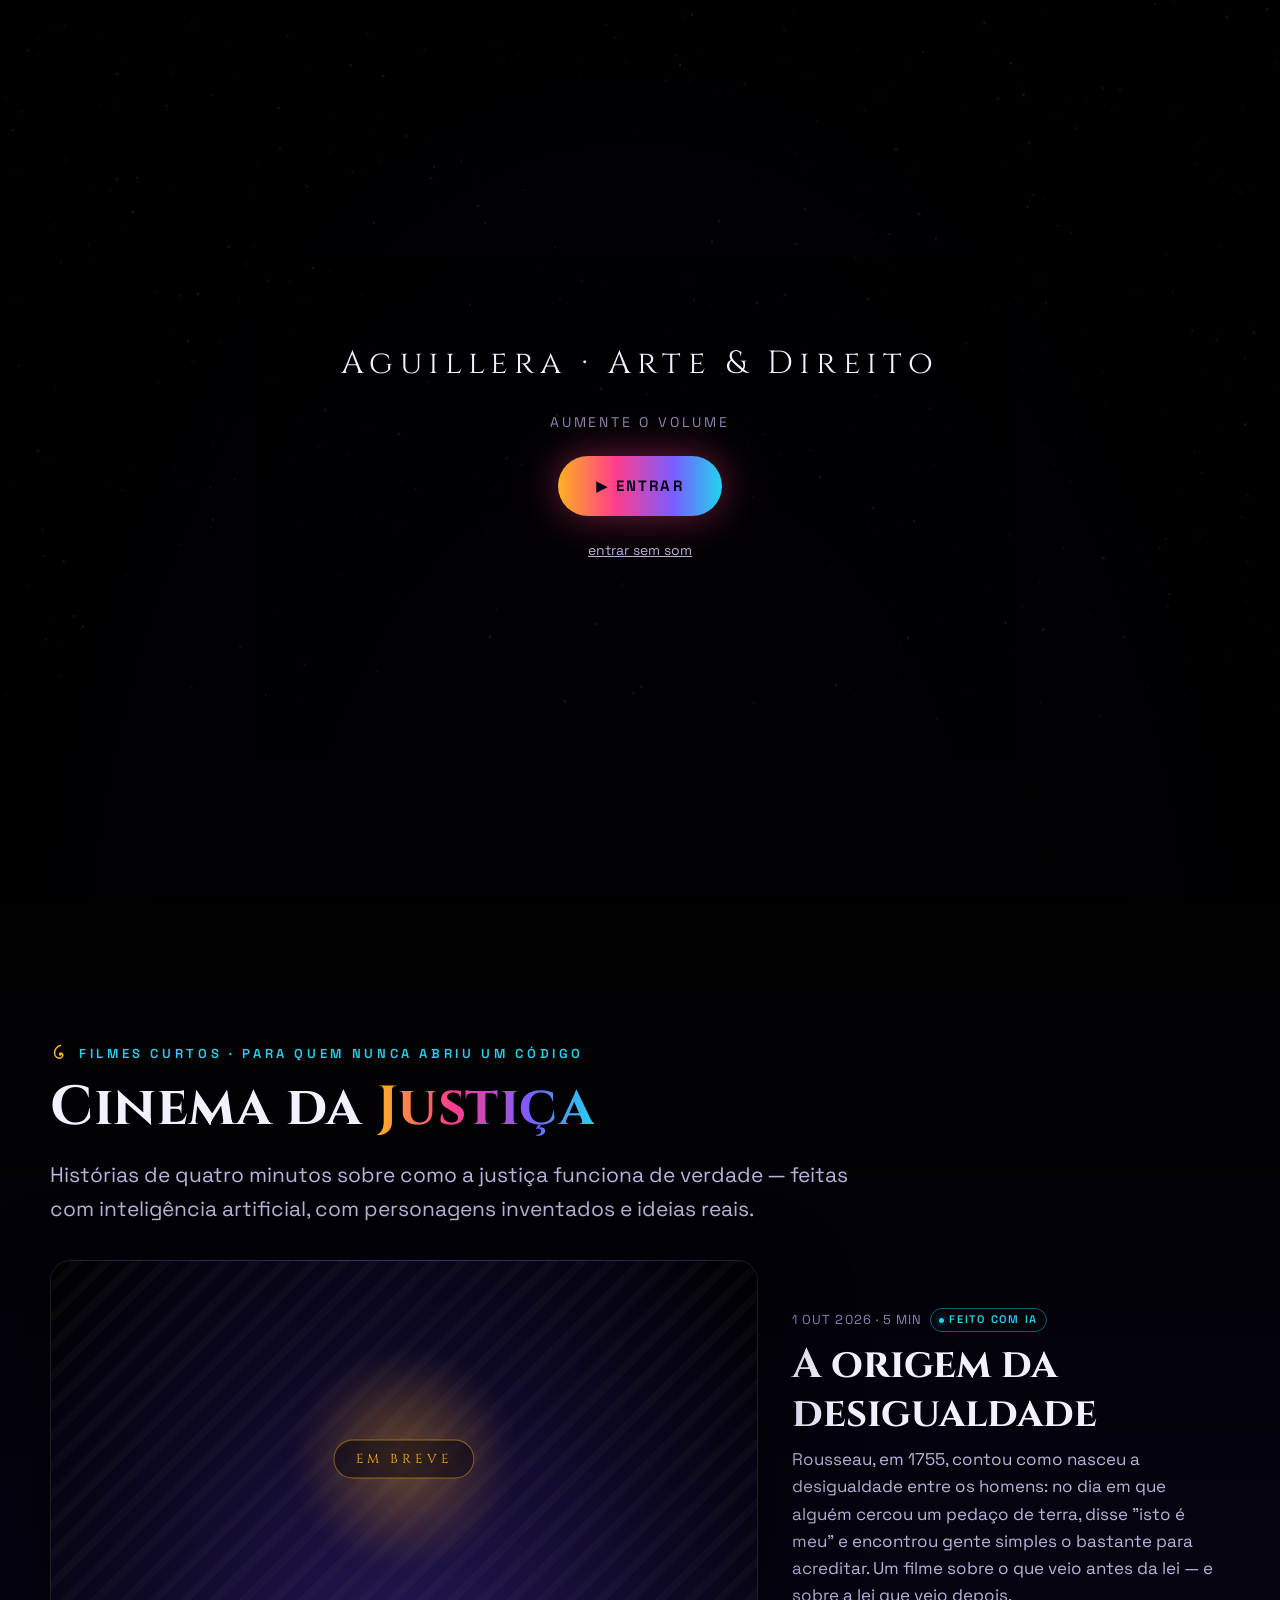
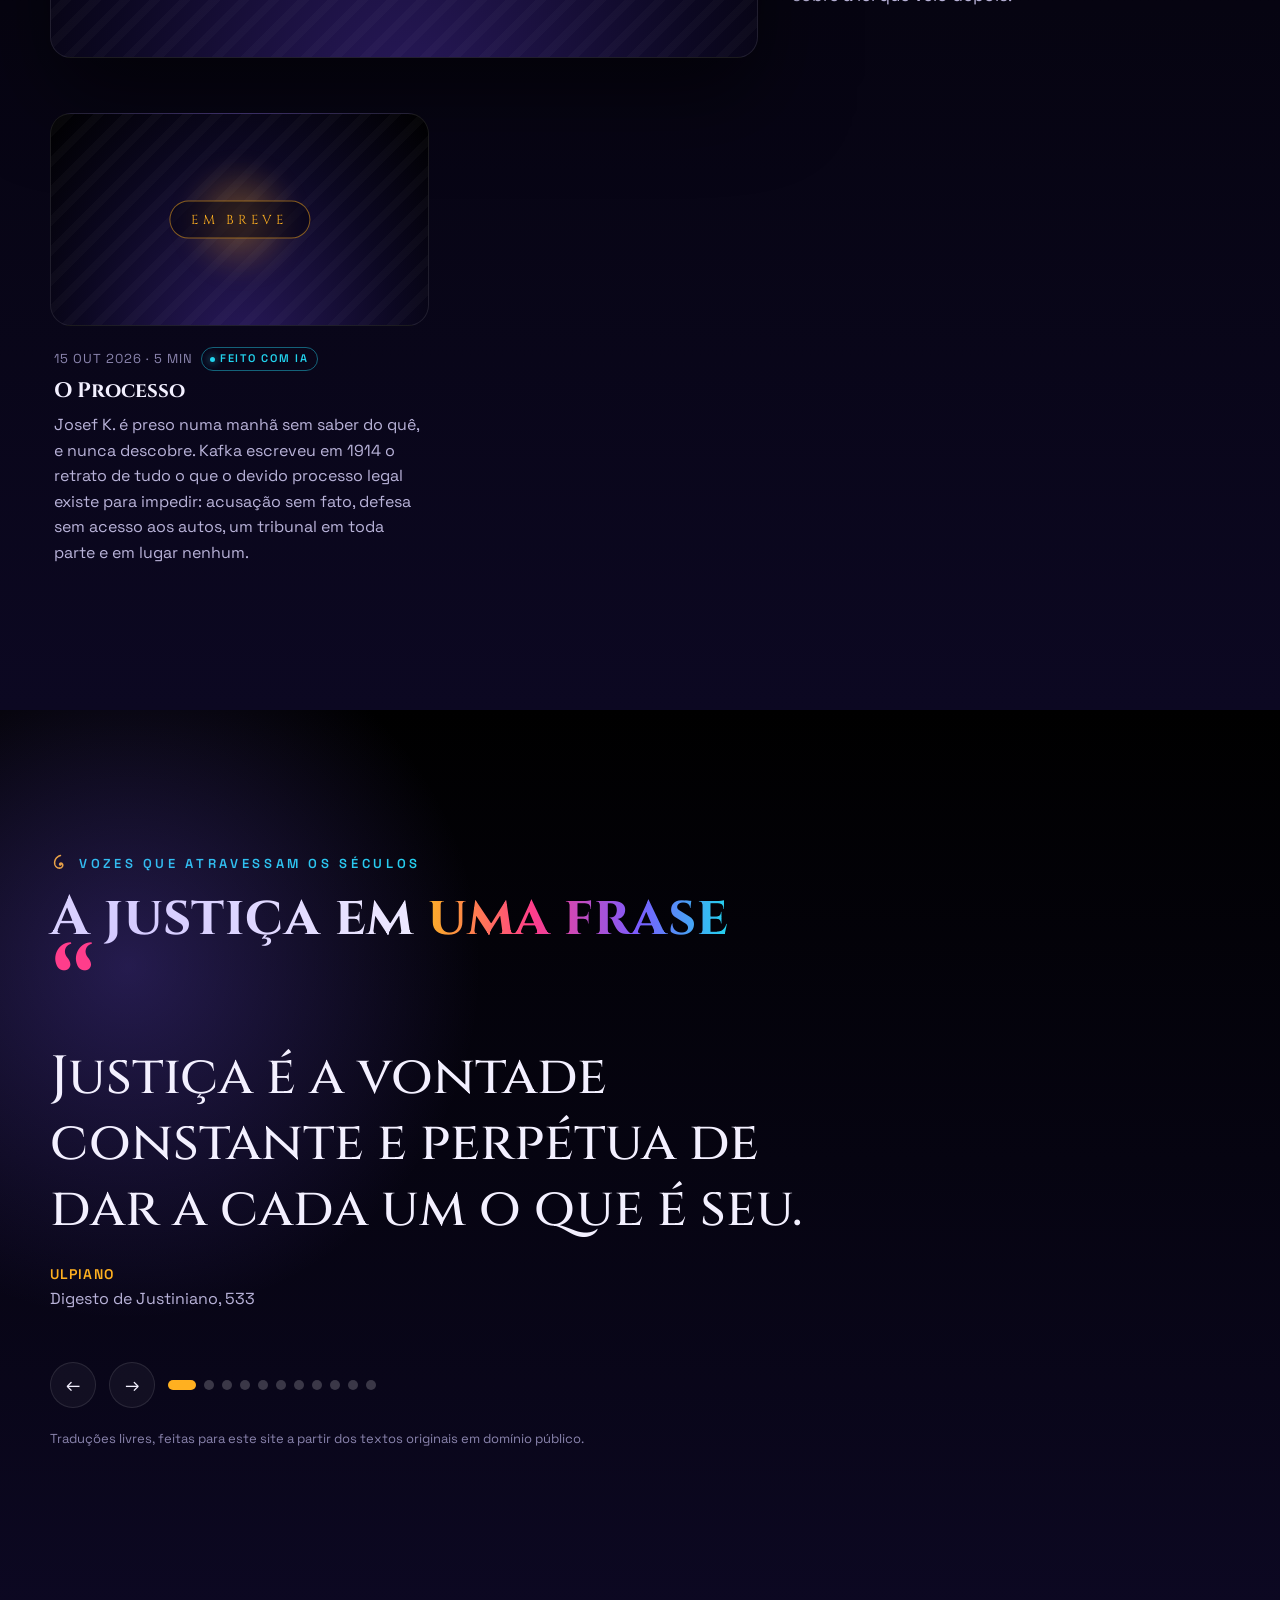
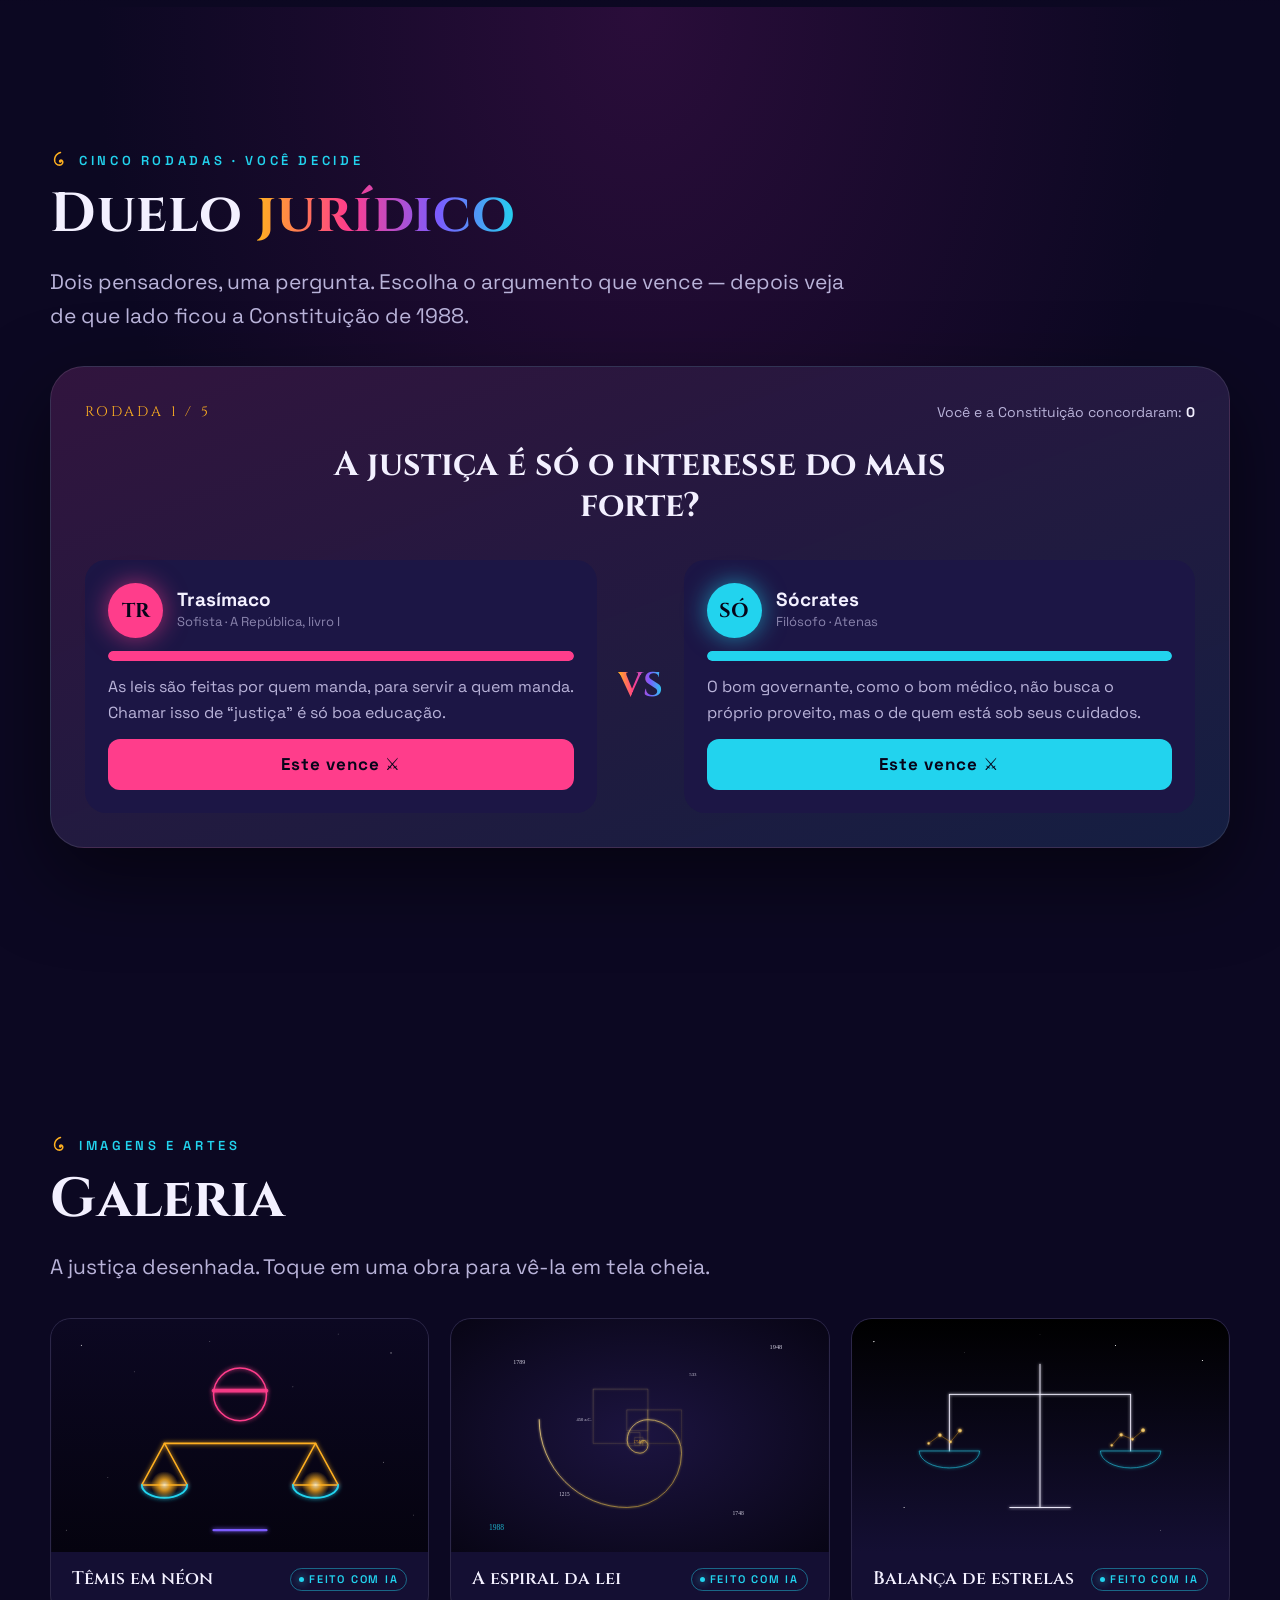
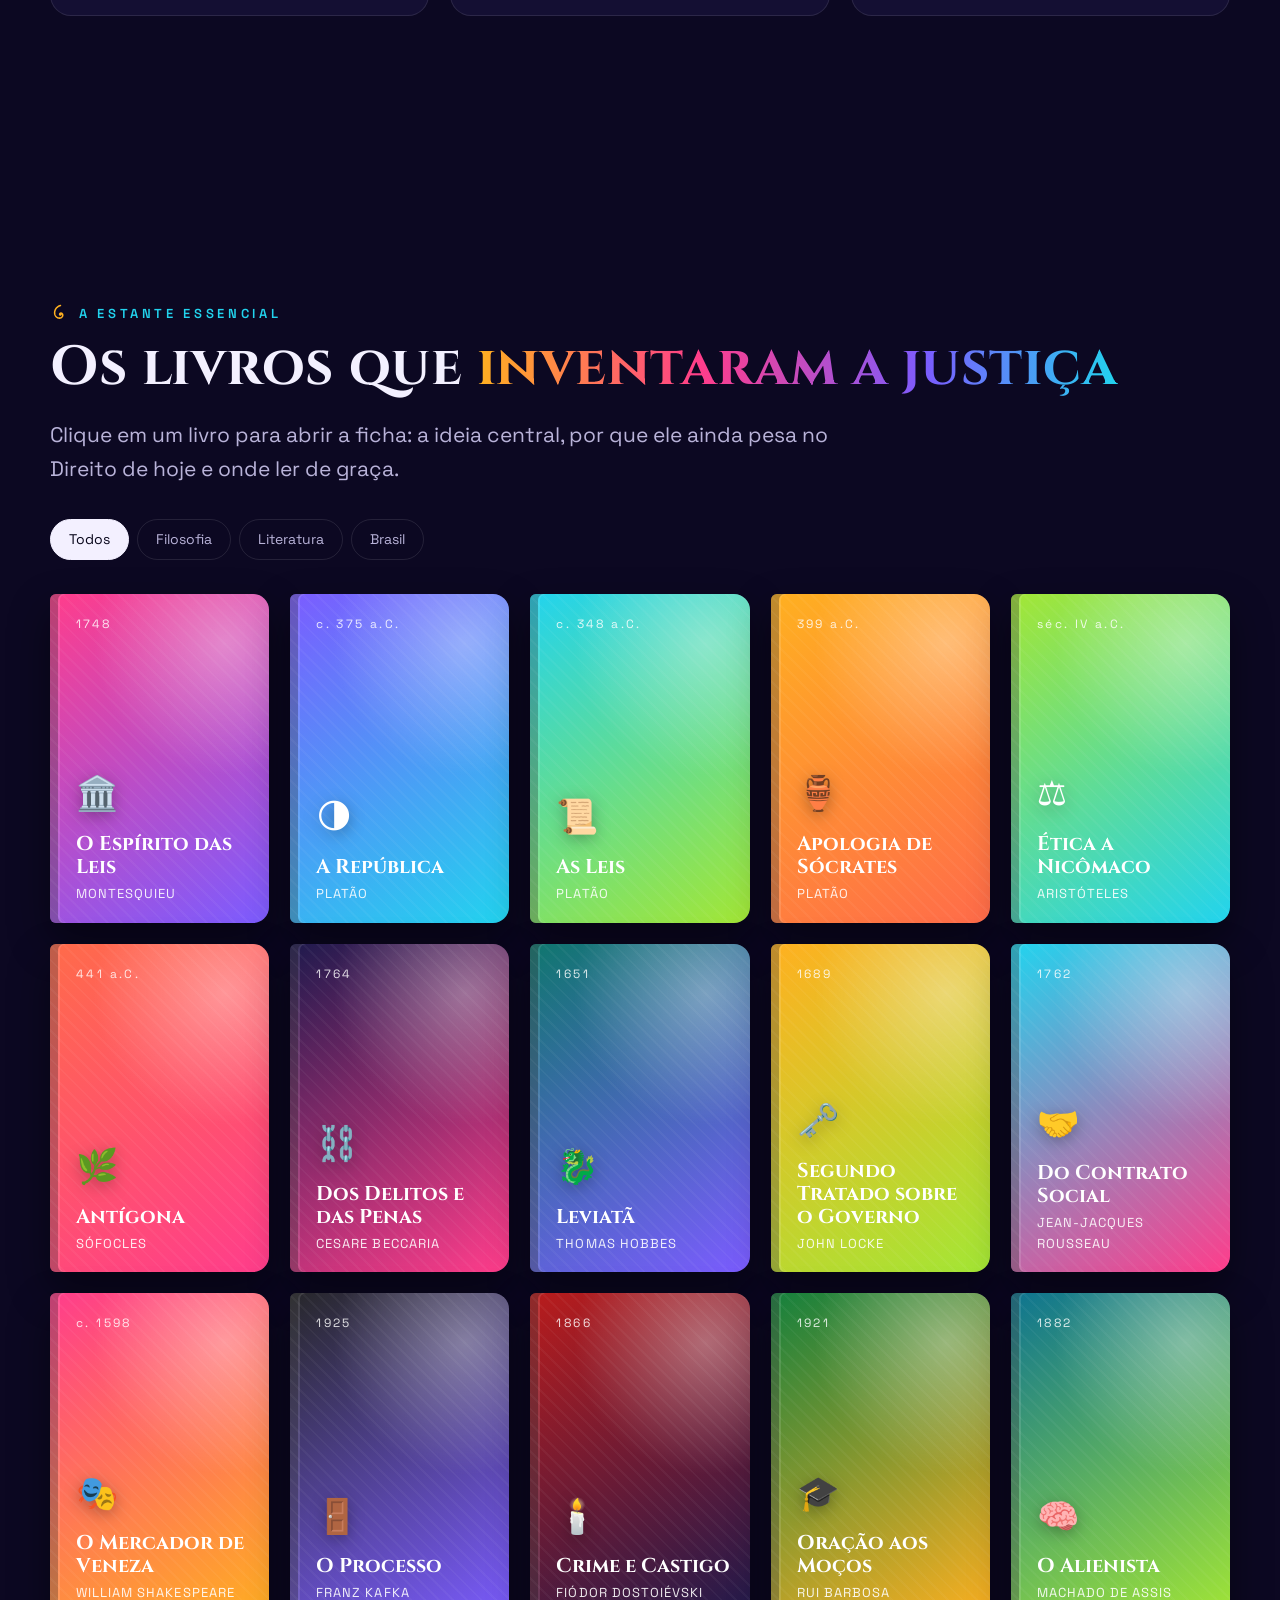
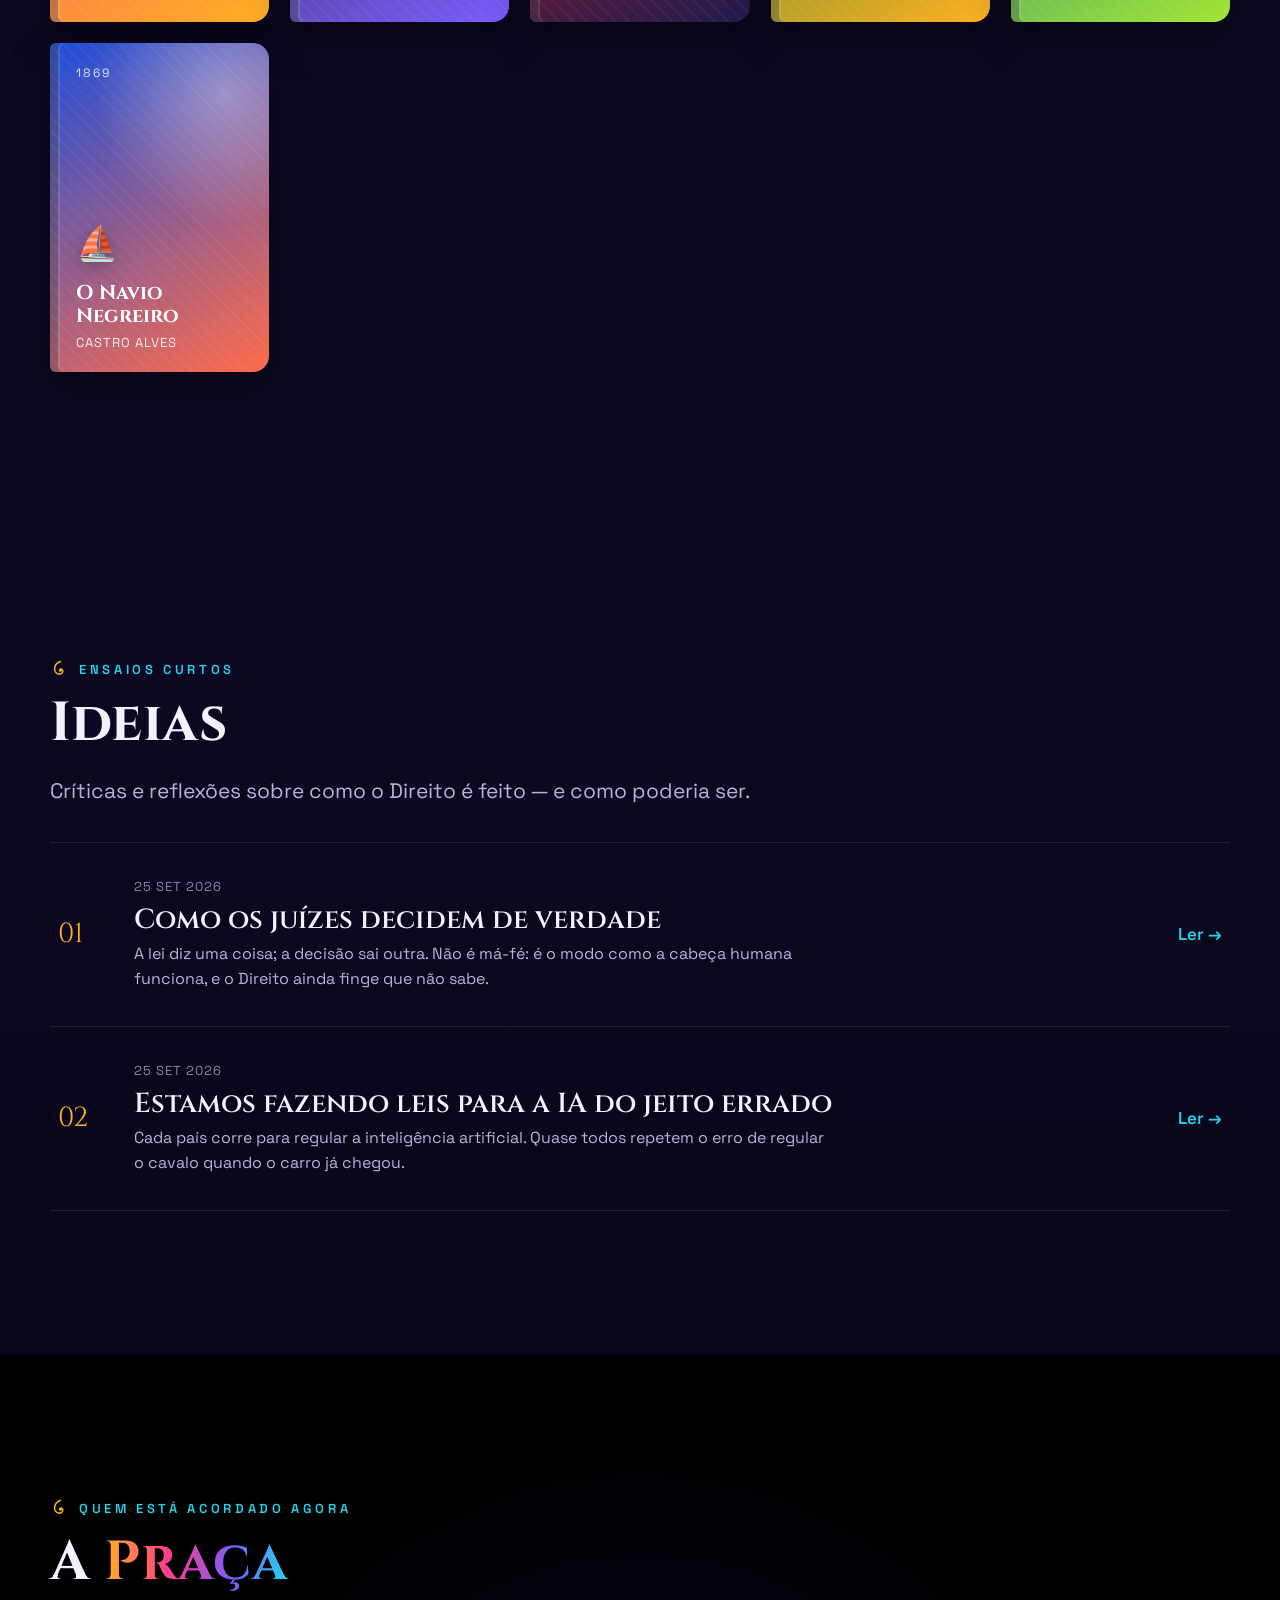
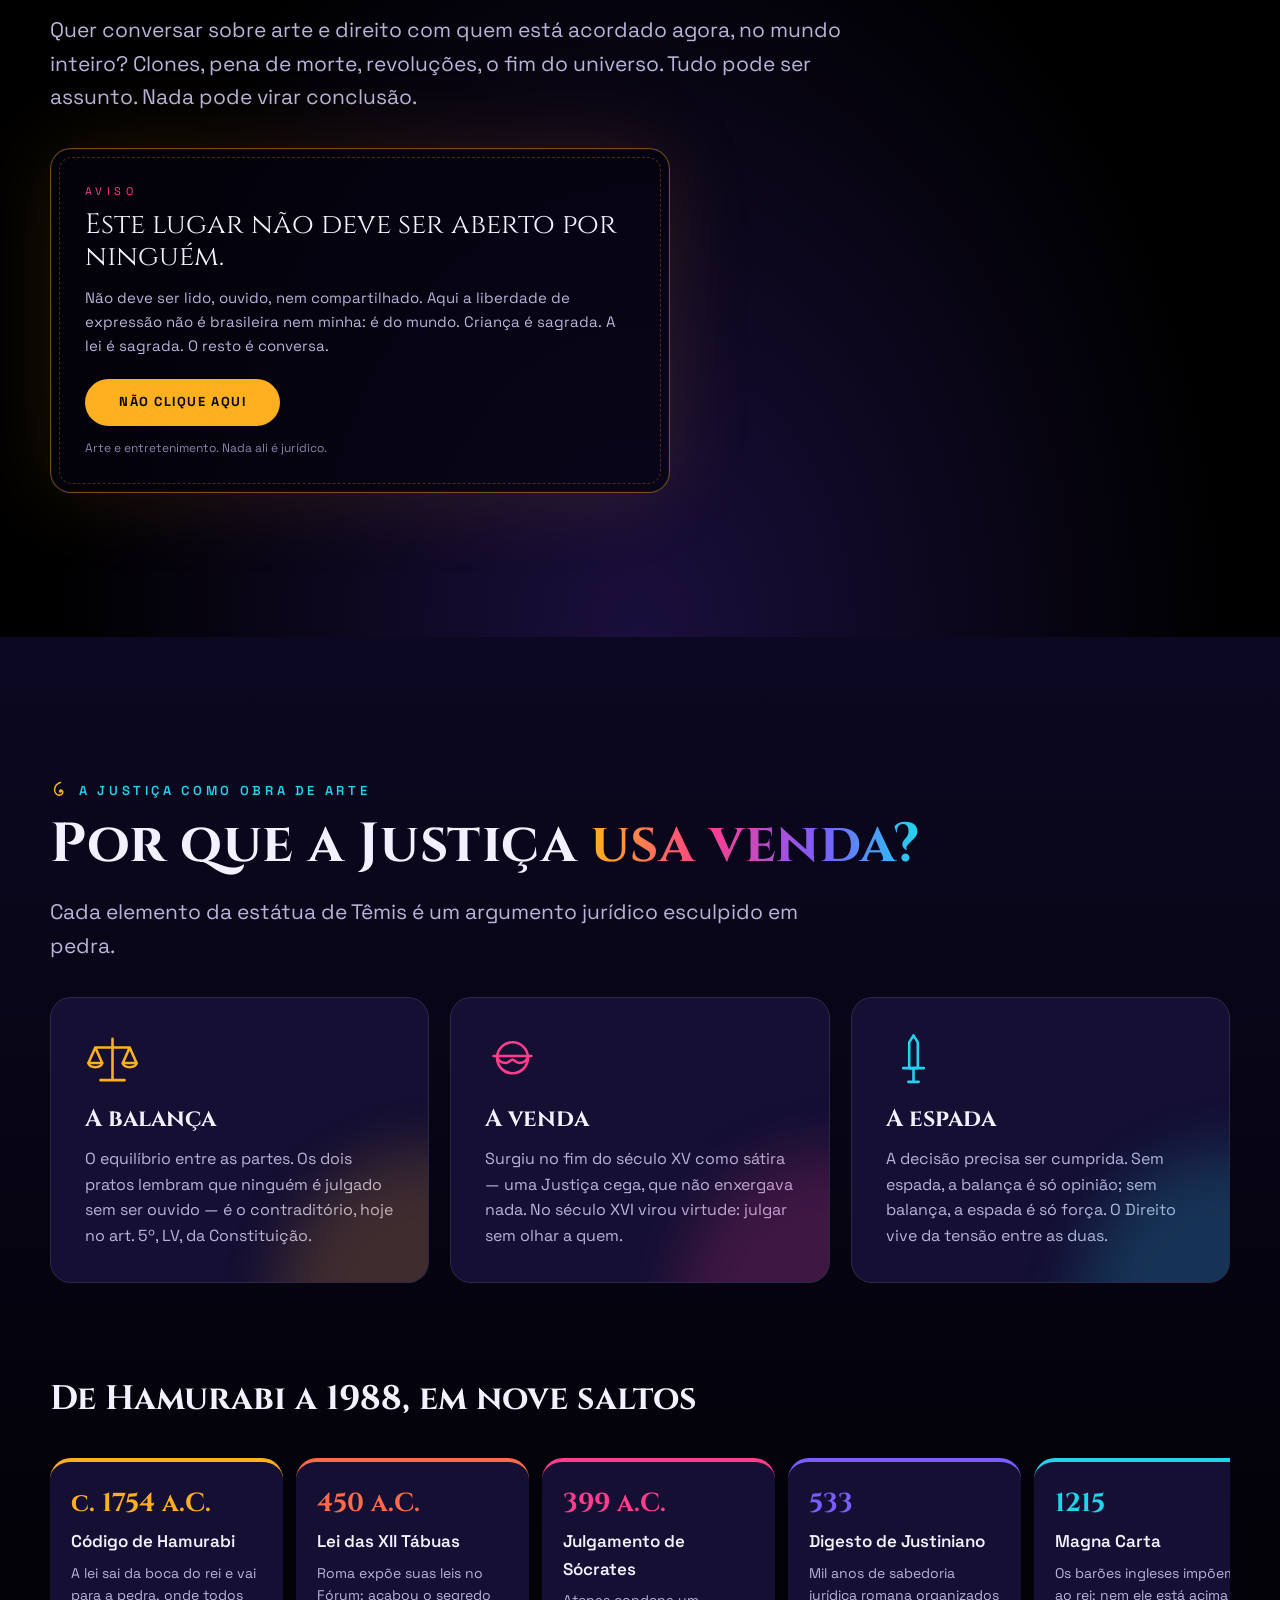
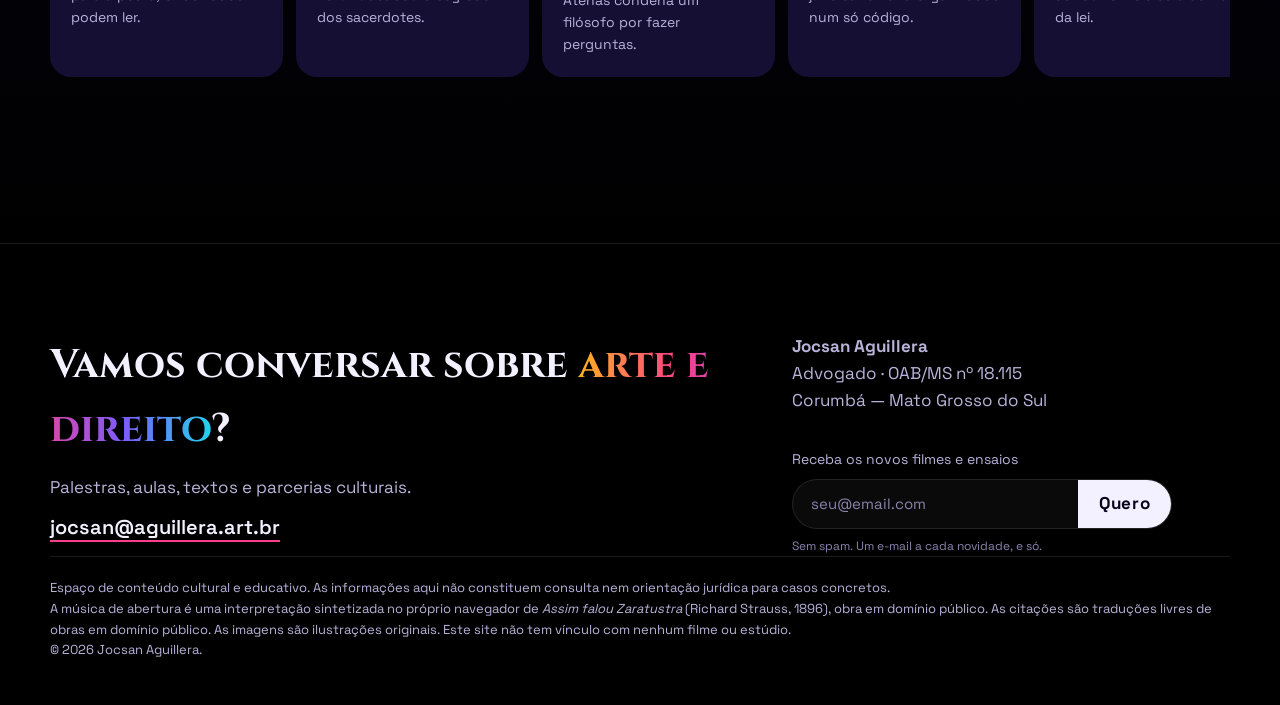
==== index.html @ c94f2d9f "A Praça vira parte do site: chamada na página inicial e versão escura como padrão Na página inicial " ====
<!doctype html>
<html lang="pt-BR">
<head>
  <meta charset="utf-8">
  <meta name="viewport" content="width=device-width, initial-scale=1">
  <title>Arte &amp; Direito · Aguillera</title>
  <meta name="description" content="Arte e Direito, por Jocsan Aguillera: citações, duelos filosóficos e os grandes livros que formaram a ideia de justiça — de Platão a Montesquieu.">
  <meta name="theme-color" content="#05030f">
  <meta property="og:title" content="Arte & Direito · Aguillera">
  <meta property="og:description" content="Citações, duelos jurídicos e os livros clássicos que inventaram a justiça.">
  <meta property="og:type" content="website">
  <meta property="og:url" content="https://aguillera.art.br/">
  <meta property="og:image" content="https://aguillera.art.br/og.png">
  <meta property="og:image:width" content="1200">
  <meta property="og:image:height" content="630">
  <meta property="og:locale" content="pt_BR">
  <meta property="og:site_name" content="Arte & Direito · Aguillera">
  <meta name="twitter:card" content="summary_large_image">
  <link rel="canonical" href="https://aguillera.art.br/">
  <link rel="icon" href="favicon.svg" type="image/svg+xml">
  <link rel="preconnect" href="https://fonts.googleapis.com">
  <link rel="preconnect" href="https://fonts.gstatic.com" crossorigin>
  <link href="https://fonts.googleapis.com/css2?family=Cinzel:wght@500;700&family=Space+Grotesk:wght@300;400;600;700&display=swap" rel="stylesheet">
  <link rel="stylesheet" href="style.css">
</head>
<body class="travado">

  <!-- Portão: o navegador só libera som depois de um clique -->
  <div class="portao" id="portao">
    <p class="marca">Aguillera · Arte &amp; Direito</p>
    <p>Aumente o volume</p>
    <button class="entrar" id="entrar">▶ Entrar</button>
    <button class="sem-som" id="sem-som">entrar sem som</button>
  </div>
  <button class="pular" id="pular">Pular abertura ⏭</button>

  <nav class="nav" aria-label="Principal">
    <a class="nav-marca" href="#topo">AGUILLERA <span>·</span> ARTE &amp; DIREITO</a>
    <ul id="menu">
      <li><a href="#cinema">Cinema</a></li>
      <li><a href="#citacoes">Citações</a></li>
      <li><a href="#duelo">Duelo</a></li>
      <li><a href="#galeria">Galeria</a></li>
      <li><a href="#biblioteca">Biblioteca</a></li>
      <li><a href="#ideias">Ideias</a></li>
      <li><a href="#simbolos">Símbolos</a></li>
      <li><a class="nav-praca" href="#praca">Praça</a></li>
      <li><a href="#contato">Contato</a></li>
    </ul>
    <div class="nav-acoes">
      <button class="botao-som" id="botao-som" aria-pressed="false">🔊 Som</button>
      <button class="hamburguer" id="hamburguer" aria-label="Abrir menu" aria-expanded="false" aria-controls="menu"><span></span><span></span><span></span></button>
    </div>
  </nav>

  <!-- ============ ABERTURA ============ -->
  <header class="cena" id="topo">
    <canvas class="estrelas" id="estrelas" aria-hidden="true"></canvas>
    <div class="raios" aria-hidden="true"></div>
    <svg class="espiral" id="espiral" viewBox="-500 -500 1000 1000" aria-hidden="true"></svg>
    <div class="sol" aria-hidden="true"></div>
    <div class="planeta" aria-hidden="true"></div>
    <div class="flash" id="flash" aria-hidden="true"></div>

    <div class="cena-titulo">
      <p class="pre">Uma odisseia pela justiça</p>
      <h1>
        <span class="palavra p1 arco-texto">ARTE</span><span class="palavra p2 e">&amp;</span><span class="palavra p3 arco-texto">DIREITO</span>
      </h1>
      <p class="nome">Jocsan Aguillera</p>
      <p class="cit">“Para que não se possa abusar do poder, é preciso que, pela disposição das coisas, o poder freie o poder.”<small>Montesquieu · O Espírito das Leis, 1748</small></p>
    </div>
    <a class="descer" href="#citacoes">Descer</a>
  </header>

  <main>
    <!-- ============ CINEMA DA JUSTIÇA ============ -->
    <section class="cinema" id="cinema">
      <div class="embrulho">
        <p class="sobretitulo">Filmes curtos · para quem nunca abriu um código</p>
        <h2 class="titulo-secao revela">Cinema da <span class="arco-texto">Justiça</span></h2>
        <p class="lead revela">Histórias de quatro minutos sobre como a justiça funciona de verdade — feitas com inteligência artificial, com personagens inventados e ideias reais.</p>
        <div class="destaque revela" id="video-destaque"></div>
        <div class="fila revela" id="video-fila"></div>
      </div>
    </section>

    <!-- ============ CITAÇÕES ============ -->
    <section class="citacoes" id="citacoes">
      <div class="embrulho">
        <p class="sobretitulo">Vozes que atravessam os séculos</p>
        <h2 class="titulo-secao revela">A justiça em <span class="arco-texto">uma frase</span></h2>
        <div class="carrossel revela" id="carrossel" aria-live="polite"></div>
        <div class="controles">
          <button class="seta" id="cit-ant" aria-label="Citação anterior">←</button>
          <button class="seta" id="cit-prox" aria-label="Próxima citação">→</button>
          <div class="pontos" id="cit-pontos"></div>
        </div>
        <p class="nota">Traduções livres, feitas para este site a partir dos textos originais em domínio público.</p>
      </div>
    </section>

    <!-- ============ DUELO ============ -->
    <section class="duelo" id="duelo">
      <div class="embrulho">
        <p class="sobretitulo">Cinco rodadas · você decide</p>
        <h2 class="titulo-secao revela">Duelo <span class="arco-texto">jurídico</span></h2>
        <p class="lead revela">Dois pensadores, uma pergunta. Escolha o argumento que vence — depois veja de que lado ficou a Constituição de 1988.</p>

        <div class="arena revela" id="arena">
          <div class="placar">
            <span class="rodada-num" id="rodada-num">RODADA 1 / 5</span>
            <span>Você e a Constituição concordaram: <b id="acertos">0</b></span>
          </div>

          <div id="jogo">
            <h3 class="questao" id="questao"></h3>
            <div class="lutadores">
              <article class="lutador a" id="lut-a">
                <span class="ko">K.O.</span>
                <header>
                  <div class="avatar" id="av-a"></div>
                  <div><h3 id="nome-a"></h3><p class="papel" id="papel-a"></p></div>
                </header>
                <div class="vida"><i id="vida-a"></i></div>
                <p class="argumento" id="arg-a"></p>
                <button class="escolher" data-lado="a">Este vence ⚔</button>
              </article>
              <div class="vs">VS</div>
              <article class="lutador b" id="lut-b">
                <span class="ko">K.O.</span>
                <header>
                  <div class="avatar" id="av-b"></div>
                  <div><h3 id="nome-b"></h3><p class="papel" id="papel-b"></p></div>
                </header>
                <div class="vida"><i id="vida-b"></i></div>
                <p class="argumento" id="arg-b"></p>
                <button class="escolher" data-lado="b">Este vence ⚔</button>
              </article>
            </div>
            <div class="veredito" id="veredito">
              <h4>⚖ Veredito da Constituição</h4>
              <p id="veredito-texto"></p>
              <p class="fundamento" id="veredito-base"></p>
              <button class="proxima" id="proxima">Próxima rodada →</button>
            </div>
          </div>

          <div class="final" id="final">
            <div class="toga">⚖️</div>
            <h3 id="final-titulo"></h3>
            <p id="final-texto"></p>
            <button class="proxima" id="recomecar">Duelar de novo ↺</button>
          </div>
        </div>
      </div>
    </section>

    <!-- ============ GALERIA ============ -->
    <section class="galeria" id="galeria">
      <div class="embrulho">
        <p class="sobretitulo">Imagens e artes</p>
        <h2 class="titulo-secao revela">Galeria</h2>
        <p class="lead revela">A justiça desenhada. Toque em uma obra para vê-la em tela cheia.</p>
        <div class="mosaico revela" id="mosaico"></div>
      </div>
    </section>

    <!-- ============ BIBLIOTECA ============ -->
    <section class="biblioteca" id="biblioteca">
      <div class="embrulho">
        <p class="sobretitulo">A estante essencial</p>
        <h2 class="titulo-secao revela">Os livros que <span class="arco-texto">inventaram a justiça</span></h2>
        <p class="lead revela">Clique em um livro para abrir a ficha: a ideia central, por que ele ainda pesa no Direito de hoje e onde ler de graça.</p>
        <div class="filtros" id="filtros">
          <button class="ativo" data-f="todos">Todos</button>
          <button data-f="filosofia">Filosofia</button>
          <button data-f="literatura">Literatura</button>
          <button data-f="brasil">Brasil</button>
        </div>
        <div class="estante" id="estante"></div>
      </div>
    </section>

    <dialog class="ficha" id="ficha">
      <div class="topo" id="ficha-topo">
        <h3 id="ficha-titulo"></h3>
        <p id="ficha-autor"></p>
        <button class="fechar" id="ficha-fechar" aria-label="Fechar">✕</button>
      </div>
      <div class="corpo">
        <h4>A ideia central</h4>
        <p id="ficha-ideia"></p>
        <h4>No Direito de hoje</h4>
        <p id="ficha-hoje"></p>
        <h4>Uma frase</h4>
        <p class="frase" id="ficha-frase"></p>
        <a class="ler" id="ficha-ler" href="#" target="_blank" rel="noopener">Ler grátis (domínio público) ↗</a>
      </div>
    </dialog>

    <!-- ============ IDEIAS ============ -->
    <section class="ideias" id="ideias">
      <div class="embrulho">
        <p class="sobretitulo">Ensaios curtos</p>
        <h2 class="titulo-secao revela">Ideias</h2>
        <p class="lead revela">Críticas e reflexões sobre como o Direito é feito — e como poderia ser.</p>
        <div class="ensaios revela" id="ensaios"></div>
      </div>
    </section>

    <!-- leitor de ensaios -->
    <dialog class="leitor" id="leitor">
      <button class="fechar" id="leitor-fechar" aria-label="Fechar">✕</button>
      <article class="leitor-corpo" id="leitor-corpo"></article>
    </dialog>

    <!-- tela cheia da galeria -->
    <dialog class="tela-cheia" id="tela-cheia">
      <button class="fechar" id="tela-fechar" aria-label="Fechar">✕</button>
      <button class="tela-seta ant" id="tela-ant" aria-label="Anterior">←</button>
      <figure>
        <img id="tela-img" alt="">
        <figcaption><strong id="tela-titulo"></strong><span id="tela-legenda"></span></figcaption>
      </figure>
      <button class="tela-seta prox" id="tela-prox" aria-label="Próxima">→</button>
    </dialog>

    <!-- ============ A PRAÇA (chamada) ============ -->
    <section class="chamada-praca" id="praca">
      <div class="embrulho">
        <p class="sobretitulo">Quem está acordado agora</p>
        <h2 class="titulo-secao revela">A <span class="arco-texto">Praça</span></h2>
        <p class="lead revela">Quer conversar sobre arte e direito com quem está acordado agora, no mundo inteiro? Clones, pena de morte, revoluções, o fim do universo. Tudo pode ser assunto. Nada pode virar conclusão.</p>
        <div class="placa revela">
          <p class="placa-aviso">Aviso</p>
          <p class="placa-titulo">Este lugar não deve ser aberto por ninguém.</p>
          <p class="placa-texto">Não deve ser lido, ouvido, nem compartilhado. Aqui a liberdade de expressão não é brasileira nem minha: é do mundo. Criança é sagrada. A lei é sagrada. O resto é conversa.</p>
          <a class="nao-clique" href="praca/">Não clique aqui</a>
          <small>Arte e entretenimento. Nada ali é jurídico.</small>
        </div>
      </div>
    </section>

    <!-- ============ SÍMBOLOS & LINHA DO TEMPO ============ -->
    <section class="simbolos" id="simbolos">
      <div class="embrulho">
        <p class="sobretitulo">A justiça como obra de arte</p>
        <h2 class="titulo-secao revela">Por que a Justiça <span class="arco-texto">usa venda?</span></h2>
        <p class="lead revela">Cada elemento da estátua de Têmis é um argumento jurídico esculpido em pedra.</p>

        <div class="grade-simbolos">
          <article class="simbolo revela" style="--cor: var(--ouro)">
            <svg viewBox="0 0 64 64" fill="none" stroke="#ffb020" stroke-width="3" stroke-linecap="round" stroke-linejoin="round" aria-hidden="true"><path d="M32 8v48M18 56h28M12 18h40M12 18 4 36h16zM52 18l-8 18h16z"/><path d="M4 36a8 5 0 0 0 16 0M44 36a8 5 0 0 0 16 0"/></svg>
            <h3>A balança</h3>
            <p>O equilíbrio entre as partes. Os dois pratos lembram que ninguém é julgado sem ser ouvido — é o contraditório, hoje no art. 5º, LV, da Constituição.</p>
          </article>
          <article class="simbolo revela" style="--cor: var(--magenta)">
            <svg viewBox="0 0 64 64" fill="none" stroke="#ff3d8b" stroke-width="3" stroke-linecap="round" aria-hidden="true"><circle cx="32" cy="30" r="18"/><path d="M10 28h44M14 28c0 6 6 8 10 8s6-4 8-4 4 4 8 4 10-2 10-8"/></svg>
            <h3>A venda</h3>
            <p>Surgiu no fim do século XV como sátira — uma Justiça cega, que não enxergava nada. No século XVI virou virtude: julgar sem olhar a quem.</p>
          </article>
          <article class="simbolo revela" style="--cor: var(--ciano)">
            <svg viewBox="0 0 64 64" fill="none" stroke="#22d3ee" stroke-width="3" stroke-linecap="round" stroke-linejoin="round" aria-hidden="true"><path d="M32 4l5 8v30h-10V12z"/><path d="M20 42h24M32 42v14M26 58h12"/></svg>
            <h3>A espada</h3>
            <p>A decisão precisa ser cumprida. Sem espada, a balança é só opinião; sem balança, a espada é só força. O Direito vive da tensão entre as duas.</p>
          </article>
        </div>

        <div class="linha-tempo revela">
          <h3>De Hamurabi a 1988, em nove saltos</h3>
          <div class="trilho" id="trilho"></div>
        </div>
      </div>
    </section>
  </main>

  <!-- ============ CONTATO ============ -->
  <footer class="rodape" id="contato">
    <div class="embrulho">
      <div class="grade">
        <div>
          <h2>Vamos conversar sobre <span class="arco-texto">arte e direito</span>?</h2>
          <p>Palestras, aulas, textos e parcerias culturais.</p>
          <p><a class="contato-email" href="mailto:jocsan@aguillera.art.br">jocsan@aguillera.art.br</a></p>
        </div>
        <div>
          <p><strong>Jocsan Aguillera</strong><br>Advogado · OAB/MS nº 18.115<br>Corumbá — Mato Grosso do Sul</p>
          <form class="boletim" id="boletim" novalidate>
            <label for="boletim-email">Receba os novos filmes e ensaios</label>
            <div class="boletim-campo">
              <input type="email" id="boletim-email" name="email" placeholder="seu@email.com" autocomplete="email" required>
              <button type="submit">Quero</button>
            </div>
            <small id="boletim-nota">Sem spam. Um e-mail a cada novidade, e só.</small>
          </form>
        </div>
      </div>
      <p class="aviso">
        Espaço de conteúdo cultural e educativo. As informações aqui não constituem consulta nem orientação jurídica para casos concretos.<br>
        A música de abertura é uma interpretação sintetizada no próprio navegador de <em>Assim falou Zaratustra</em> (Richard Strauss, 1896), obra em domínio público. As citações são traduções livres de obras em domínio público. As imagens são ilustrações originais. Este site não tem vínculo com nenhum filme ou estúdio.<br>
        © <span id="ano"></span> Jocsan Aguillera.
      </p>
    </div>
  </footer>

  <script src="musica.js"></script>
  <script src="app.js"></script>
  <script src="conteudo.js"></script>
  <script src="secoes.js"></script>
</body>
</html>
---- style.css ----
/* ==========================================================================
   Aguillera · Arte & Direito
   ========================================================================== */

:root {
  --espaco: #05030f;
  --noite: #0c0822;
  --painel: #140f33;
  --painel-2: #1c1645;
  --linha: rgba(255, 255, 255, 0.1);
  --texto: #f3f0ff;
  --texto-2: #b9b3d9;
  --texto-3: #8a84ad;

  --ouro: #ffb020;
  --magenta: #ff3d8b;
  --violeta: #7b5cff;
  --ciano: #22d3ee;
  --lima: #a3e635;
  --coral: #ff6b4a;

  --arco: linear-gradient(90deg, var(--ouro), var(--magenta) 35%, var(--violeta) 70%, var(--ciano));
  --serif: 'Cinzel', 'Times New Roman', serif;
  --sans: 'Space Grotesk', system-ui, -apple-system, 'Segoe UI', sans-serif;
  /* Assinatura áurea: espaçamentos na sequência de Fibonacci, tipos na razão 1,618 */
  --phi: 1.618;
  --f1: 8px; --f2: 13px; --f3: 21px; --f4: 34px; --f5: 55px; --f6: 89px; --f7: 144px;
  --t-1: 13px; --t0: 17px; --t1: 21px; --t2: 27.5px; --t3: 44.5px; --t4: 72px; --t5: 116px;
  --raio: 21px;
}

*, *::before, *::after { box-sizing: border-box; }
html { scroll-behavior: smooth; }
body {
  margin: 0;
  background: var(--espaco);
  color: var(--texto);
  font-family: var(--sans);
  font-size: 17px;
  line-height: 1.6;
  overflow-x: hidden;
  -webkit-font-smoothing: antialiased;
}
body.travado { overflow: hidden; }
img, svg { max-width: 100%; display: block; }
a { color: var(--ciano); }
button { font: inherit; cursor: pointer; }
:focus-visible { outline: 2px solid var(--ciano); outline-offset: 3px; }

.embrulho { width: min(1180px, 100% - 32px); margin-inline: auto; }

.sobretitulo {
  font-size: 13px;
  letter-spacing: 0.28em;
  text-transform: uppercase;
  color: var(--ciano);
  font-weight: 600;
  margin: 0 0 13px;
}
.titulo-secao {
  font-family: var(--serif);
  font-weight: 700;
  font-size: clamp(28px, 4.5vw, 55px);
  line-height: 1.08;
  margin: 0 0 21px;
  letter-spacing: 0.01em;
}
.arco-texto {
  background: var(--arco);
  -webkit-background-clip: text;
  background-clip: text;
  color: transparent;
}
.lead { color: var(--texto-2); font-size: var(--t1); max-width: 62ch; margin: 0 0 var(--f4); }
section { position: relative; padding: var(--f7) 0; }

/* ---------- Navegação ---------- */
.nav {
  position: fixed; inset: 0 0 auto 0; z-index: 50;
  display: flex; align-items: center; justify-content: space-between;
  padding: 13px max(16px, calc((100% - 1180px) / 2));
  background: linear-gradient(180deg, rgba(5, 3, 15, 0.85), rgba(5, 3, 15, 0));
  backdrop-filter: blur(6px);
  transition: opacity 0.8s, transform 0.8s;
}
body.travado .nav { opacity: 0; transform: translateY(-100%); pointer-events: none; }
.nav-marca {
  font-family: var(--serif); font-weight: 700; letter-spacing: 0.12em;
  color: var(--texto); text-decoration: none; font-size: 15px;
}
.nav-marca span { color: var(--ouro); }
.nav ul { display: flex; gap: 21px; list-style: none; margin: 0; padding: 0; }
.nav ul a { color: var(--texto-2); text-decoration: none; font-size: 14px; letter-spacing: 0.06em; }
.nav ul a:hover { color: var(--texto); }
.botao-som {
  border: 1px solid var(--linha); background: rgba(255,255,255,0.05); color: var(--texto);
  border-radius: 999px; padding: 6px 14px; font-size: 13px;
}
@media (max-width: 820px) { .nav ul { display: none; } }

/* ---------- Abertura (a cena do espaço) ---------- */
.cena {
  position: relative;
  height: 100vh; min-height: 560px;
  overflow: hidden;
  background: radial-gradient(ellipse at 50% 120%, #1a0f3d 0%, #07051a 55%, #000 100%);
  padding: 0;
}
.estrelas { position: absolute; inset: 0; width: 100%; height: 100%; }

.sol {
  position: absolute; left: 50%; top: 72%;
  width: 34vmin; height: 34vmin; margin: -17vmin 0 0 -17vmin;
  border-radius: 50%;
  background: radial-gradient(circle, #fff 0%, #fff6d8 18%, #ffd36b 34%, rgba(255, 140, 40, 0.55) 52%, rgba(255, 61, 139, 0.2) 68%, transparent 72%);
  filter: blur(1px);
  transform: translateY(40vmin) scale(0.6);
  opacity: 0;
}
.raios {
  position: absolute; left: 50%; top: 72%;
  width: 180vmax; height: 180vmax; margin: -90vmax 0 0 -90vmax;
  background: repeating-conic-gradient(from 0deg, rgba(255, 200, 120, 0.09) 0deg 2deg, transparent 2deg 12deg);
  mask: radial-gradient(circle, #000 0%, transparent 55%);
  -webkit-mask: radial-gradient(circle, #000 0%, transparent 55%);
  opacity: 0;
  animation: gira 90s linear infinite;
}
@keyframes gira { to { transform: rotate(360deg); } }

.planeta {
  position: absolute; left: 50%; top: 76%;
  width: 240vmax; height: 240vmax; margin-left: -120vmax;
  border-radius: 50%;
  background: radial-gradient(circle at 50% 0%, #1c1440 0%, #07051a 12%, #000 40%);
  box-shadow: 0 -2px 0 rgba(34, 211, 238, 0.0), 0 -30px 80px rgba(123, 92, 255, 0.0);
  transform: translateY(30vh);
}
.lua {
  position: absolute; left: 50%; top: 18%;
  width: 70vmax; height: 70vmax; margin-left: -35vmax;
  border-radius: 50%;
  background: radial-gradient(circle at 50% 100%, #1b1535, #000 60%);
  transform: translateY(-80vh);
  opacity: 0.9;
}
.lua-borda { display: none; }

.cena-titulo {
  position: absolute; inset: 0;
  display: flex; flex-direction: column; align-items: center; justify-content: center;
  text-align: center; padding: 0 16px 22vh;
  pointer-events: none;
}
.cena-titulo .pre {
  font-size: clamp(12px, 1.6vw, 15px); letter-spacing: 0.5em; text-transform: uppercase;
  color: var(--texto-2); opacity: 0; margin: 0 0 21px;
}
.cena-titulo h1 {
  font-family: var(--serif); font-weight: 700;
  font-size: clamp(44px, 10vw, 144px); line-height: 0.95; margin: 0;
  letter-spacing: 0.06em;
}
.cena-titulo h1 .palavra { display: inline-block; opacity: 0; transform: scale(1.4); filter: blur(12px); }
.cena-titulo h1 .e {
  font-family: var(--sans); font-weight: 300; color: var(--ouro);
  font-size: 0.5em; vertical-align: middle; margin: 0 0.25em;
}
.cena-titulo .nome {
  margin: 21px 0 0; font-size: clamp(14px, 2vw, 18px); letter-spacing: 0.3em; text-transform: uppercase;
  color: var(--texto); opacity: 0;
}
.cena-titulo .cit {
  margin: 34px auto 0; max-width: 46ch;
  font-family: var(--serif); font-size: clamp(16px, 2.2vw, 22px); color: var(--texto-2);
  opacity: 0; text-shadow: 0 2px 14px #000, 0 0 30px rgba(0,0,0,0.8);
}
.cena-titulo .cit small { display: block; font-family: var(--sans); font-size: 13px; letter-spacing: 0.2em; margin-top: 10px; color: var(--ouro); text-transform: uppercase; }
.descer {
  position: absolute; left: 50%; bottom: 28px; transform: translateX(-50%);
  color: var(--texto-2); text-decoration: none; font-size: 13px; letter-spacing: 0.3em; text-transform: uppercase;
  opacity: 0; transition: opacity 1s;
}
.descer::after { content: ''; display: block; width: 1px; height: 38px; margin: 10px auto 0; background: linear-gradient(var(--ciano), transparent); animation: pulsa 2s ease-in-out infinite; }
@keyframes pulsa { 50% { transform: scaleY(0.5); transform-origin: top; } }

/* estados da cena */
.cena.tocando .planeta { transition: transform 9s cubic-bezier(.2,.7,.2,1), box-shadow 3s 5s; transform: translateY(0); box-shadow: 0 -2px 0 rgba(34, 211, 238, 0.7), 0 -40px 120px rgba(123, 92, 255, 0.45); }
.cena.tocando .lua { transition: transform 10s cubic-bezier(.2,.7,.2,1); transform: translateY(0); }
.cena.tocando .sol { transition: transform 5s 2.5s cubic-bezier(.3,.6,.2,1), opacity 3s 2.5s; transform: translateY(0) scale(1); opacity: 1; }
.cena.tocando .raios { transition: opacity 4s 5.7s; opacity: 1; }
.cena.tocando .pre { transition: opacity 2s 5.7s; opacity: 1; }
.cena.tocando h1 .palavra { transition: opacity 1.4s, transform 2.4s cubic-bezier(.2,.8,.2,1), filter 1.6s; opacity: 1; transform: none; filter: none; }
.cena.tocando h1 .p1 { transition-delay: 7.7s; }
.cena.tocando h1 .p2 { transition-delay: 8.4s; }
.cena.tocando h1 .p3 { transition-delay: 17.4s; }
.cena.tocando .nome { transition: opacity 2s 19.5s; opacity: 1; }
.cena.tocando .cit { transition: opacity 2.5s 27.6s; opacity: 1; }
.cena.tocando .descer { transition-delay: 30s; opacity: 1; }

.cena.fim .planeta { transform: none; box-shadow: 0 -2px 0 rgba(34, 211, 238, 0.7), 0 -40px 120px rgba(123, 92, 255, 0.45); }
.cena.fim .lua { transform: none; }
.cena.fim .sol { transform: none; opacity: 1; }
.cena.fim .raios, .cena.fim .pre, .cena.fim .nome, .cena.fim .cit, .cena.fim .descer { opacity: 1; }
.cena.fim h1 .palavra { opacity: 1; transform: none; filter: none; }
.cena.fim * { transition: none !important; }

.flash { position: absolute; inset: 0; background: radial-gradient(circle at 50% 72%, rgba(255, 230, 180, 0.35), transparent 60%); opacity: 0; pointer-events: none; }
.flash.bate { animation: bate 0.35s ease-out; }
@keyframes bate { 0% { opacity: 1; } 100% { opacity: 0; } }

/* portão de entrada */
.portao {
  position: fixed; inset: 0; z-index: 100;
  display: flex; flex-direction: column; align-items: center; justify-content: center; gap: 22px;
  background: rgba(0, 0, 0, 0.92); text-align: center; padding: 16px;
  transition: opacity 1.2s;
}
.portao.some { opacity: 0; pointer-events: none; }
.portao p { margin: 0; color: var(--texto-3); font-size: 14px; letter-spacing: 0.2em; text-transform: uppercase; }
.portao .marca { font-family: var(--serif); font-size: clamp(22px, 4vw, 32px); letter-spacing: 0.2em; color: var(--texto); text-transform: none; }
.entrar {
  position: relative; border: 0; border-radius: 999px; padding: 18px 38px;
  color: #07051a; font-weight: 700; letter-spacing: 0.14em; text-transform: uppercase; font-size: 15px;
  background: var(--arco); box-shadow: 0 0 40px rgba(255, 61, 139, 0.45);
  transition: transform 0.2s, box-shadow 0.2s;
}
.entrar:hover { transform: scale(1.04); box-shadow: 0 0 60px rgba(123, 92, 255, 0.6); }
.sem-som { background: none; border: 0; color: var(--texto-2); text-decoration: underline; font-size: 14px; }
.pular {
  position: fixed; right: 18px; bottom: 18px; z-index: 60;
  border: 1px solid var(--linha); background: rgba(0,0,0,0.5); color: var(--texto-2);
  border-radius: 999px; padding: 8px 16px; font-size: 13px; letter-spacing: 0.1em;
  display: none;
}
body.travado .pular.ativo { display: block; }

/* ---------- Citações ---------- */
.citacoes { background: linear-gradient(180deg, #000 0%, var(--noite) 100%); overflow: hidden; }
.citacoes::before {
  content: ''; position: absolute; width: 60vmax; height: 60vmax; left: -20vmax; top: -10vmax; border-radius: 50%;
  background: radial-gradient(circle, rgba(123, 92, 255, 0.28), transparent 65%); pointer-events: none;
}
.carrossel { position: relative; min-height: 360px; }
.citacao {
  position: absolute; inset: 0; margin: 0;
  opacity: 0; transform: translateY(20px); transition: opacity 0.8s, transform 0.8s; pointer-events: none;
}
.citacao.ativa { opacity: 1; transform: none; pointer-events: auto; position: relative; }
.citacao blockquote {
  margin: 0; font-family: var(--serif); font-weight: 500;
  font-size: clamp(28px, 4.2vw, 55px); line-height: 1.22; max-width: 24ch;
}
.citacao blockquote::before { content: '“'; display: block; font-size: 2.4em; line-height: 0.6; color: var(--magenta); }
.citacao figcaption { margin-top: 21px; font-size: 16px; color: var(--texto-2); }
.citacao figcaption strong { color: var(--ouro); font-weight: 600; letter-spacing: 0.08em; text-transform: uppercase; font-size: 14px; display: block; }
.controles { display: flex; align-items: center; gap: 13px; margin-top: 34px; }
.controles button.seta {
  width: 46px; height: 46px; border-radius: 50%; border: 1px solid var(--linha);
  background: rgba(255,255,255,0.04); color: var(--texto); font-size: 18px;
}
.controles button.seta:hover { background: rgba(255,255,255,0.1); }
.pontos { display: flex; gap: 8px; flex-wrap: wrap; }
.pontos button { width: 10px; height: 10px; padding: 0; border-radius: 50%; border: 0; background: rgba(255,255,255,0.2); }
.pontos button.ativo { background: var(--ouro); width: 28px; border-radius: 6px; }
.nota { font-size: 13px; color: var(--texto-3); margin-top: 21px; }

/* ---------- Duelo ---------- */
.duelo { background: radial-gradient(ellipse at 50% 0%, #2a0d3a 0%, var(--noite) 60%); }
.arena {
  border-radius: 34px; padding: clamp(21px, 3vw, 34px);
  background: linear-gradient(160deg, rgba(255, 61, 139, 0.12), rgba(34, 211, 238, 0.08)), var(--painel);
  border: 1px solid var(--linha);
  box-shadow: 0 30px 80px rgba(0,0,0,0.5);
}
.placar { display: flex; justify-content: space-between; align-items: center; gap: 12px; flex-wrap: wrap; margin-bottom: 21px; font-size: 14px; color: var(--texto-2); }
.placar b { color: var(--texto); }
.rodada-num { font-family: var(--serif); letter-spacing: 0.2em; color: var(--ouro); }
.questao {
  text-align: center; font-family: var(--serif); font-size: clamp(22px, 3.2vw, 34px); line-height: 1.2;
  margin: 8px auto 34px; max-width: 30ch;
}
.lutadores { display: grid; grid-template-columns: 1fr auto 1fr; gap: 21px; align-items: stretch; }
.vs {
  align-self: center; font-family: var(--serif); font-weight: 700; font-size: 34px;
  background: var(--arco); -webkit-background-clip: text; background-clip: text; color: transparent;
}
.lutador {
  position: relative; border-radius: var(--raio); padding: 21px;
  background: var(--painel-2); border: 2px solid transparent;
  display: flex; flex-direction: column; gap: 13px;
  transition: transform 0.25s, border-color 0.25s, opacity 0.4s;
}
.lutador.a { --cor: var(--magenta); }
.lutador.b { --cor: var(--ciano); }
.lutador header { display: flex; align-items: center; gap: 14px; }
.avatar {
  flex: none; width: 55px; height: 55px; border-radius: 50%;
  display: grid; place-items: center;
  font-family: var(--serif); font-weight: 700; font-size: 20px; color: #07051a;
  background: var(--cor);
  box-shadow: 0 0 24px color-mix(in srgb, var(--cor) 60%, transparent);
}
.lutador h3 { margin: 0; font-size: 19px; line-height: 1.2; }
.lutador .papel { margin: 0; font-size: 13px; color: var(--texto-3); }
.vida { height: 10px; border-radius: 6px; background: rgba(255,255,255,0.08); overflow: hidden; }
.vida i { display: block; height: 100%; width: 100%; background: var(--cor); border-radius: 6px; transition: width 0.7s cubic-bezier(.3,.8,.3,1); }
.argumento { margin: 0; color: var(--texto-2); font-size: 16px; flex: 1; }
.escolher {
  border: 0; border-radius: 12px; padding: 12px 16px; font-weight: 700; letter-spacing: 0.06em;
  background: var(--cor); color: #07051a;
  transition: transform 0.15s, filter 0.15s;
}
.escolher:hover { transform: translateY(-2px); filter: brightness(1.1); }
.escolher:disabled { opacity: 0.35; cursor: default; transform: none; }
.lutador.ataca { animation: ataca 0.5s; border-color: var(--cor); }
.lutador.golpeado { animation: treme 0.5s; }
.lutador.perdeu { opacity: 0.45; }
.lutador.venceu { border-color: var(--cor); }
.ko {
  position: absolute; top: 12px; right: 14px; font-family: var(--serif); font-weight: 700; font-size: 22px;
  color: var(--coral); opacity: 0; transform: scale(2) rotate(-12deg); transition: all 0.3s;
}
.lutador.perdeu .ko { opacity: 1; transform: rotate(-12deg); }
@keyframes ataca { 40% { transform: translateY(-10px) scale(1.03); } }
@keyframes treme { 20%, 60% { transform: translateX(-8px); } 40%, 80% { transform: translateX(8px); } }

.veredito {
  margin-top: 21px; border-radius: var(--raio); padding: 21px 21px;
  background: linear-gradient(135deg, rgba(255, 176, 32, 0.14), rgba(123, 92, 255, 0.12));
  border: 1px solid rgba(255, 176, 32, 0.35);
  display: none;
}
.veredito.mostra { display: block; animation: sobe 0.6s; }
@keyframes sobe { from { opacity: 0; transform: translateY(14px); } }
.veredito h4 { margin: 0 0 6px; font-size: 13px; letter-spacing: 0.24em; text-transform: uppercase; color: var(--ouro); }
.veredito p { margin: 0 0 14px; color: var(--texto); }
.veredito .fundamento { font-size: 14px; color: var(--texto-2); }
.proxima {
  border: 0; border-radius: 999px; padding: 12px 24px; font-weight: 700;
  background: var(--texto); color: #07051a; letter-spacing: 0.06em;
}
.final { text-align: center; padding: 20px 0; display: none; }
.final.mostra { display: block; animation: sobe 0.6s; }
.final .toga { font-size: 64px; line-height: 1; margin-bottom: 8px; }
.final h3 { font-family: var(--serif); font-size: clamp(26px, 4vw, 40px); margin: 0 0 8px; }
.final p { color: var(--texto-2); max-width: 52ch; margin: 0 auto 22px; }
@media (max-width: 760px) {
  .lutadores { grid-template-columns: 1fr; }
  .vs { justify-self: center; font-size: 26px; }
}

/* ---------- Biblioteca ---------- */
.biblioteca { background: var(--noite); }
.filtros { display: flex; gap: 8px; flex-wrap: wrap; margin-bottom: 34px; }
.filtros button {
  border: 1px solid var(--linha); background: transparent; color: var(--texto-2);
  border-radius: 999px; padding: 8px 18px; font-size: 14px;
}
.filtros button.ativo { background: var(--texto); color: #07051a; border-color: var(--texto); }
.estante { display: grid; grid-template-columns: repeat(auto-fill, minmax(200px, 1fr)); gap: 21px; perspective: 1200px; }
.livro {
  position: relative; aspect-ratio: 2 / 3; border: 0; padding: 0; text-align: left;
  border-radius: 6px 16px 16px 6px; overflow: hidden;
  background: var(--capa);
  color: #fff;
  box-shadow: inset 8px 0 0 rgba(0,0,0,0.25), inset 10px 0 0 rgba(255,255,255,0.12), 0 18px 40px rgba(0,0,0,0.45);
  transition: transform 0.35s cubic-bezier(.2,.8,.2,1), box-shadow 0.35s;
  transform-style: preserve-3d;
}
.livro:hover, .livro:focus-visible { transform: rotateY(-14deg) translateY(-6px); box-shadow: inset 8px 0 0 rgba(0,0,0,0.25), inset 10px 0 0 rgba(255,255,255,0.12), 20px 26px 50px rgba(0,0,0,0.55); }
.livro::before {
  content: ''; position: absolute; inset: 0;
  background: radial-gradient(circle at 80% 15%, rgba(255,255,255,0.35), transparent 40%), repeating-linear-gradient(45deg, rgba(255,255,255,0.04) 0 2px, transparent 2px 10px);
}
.livro .miolo { position: absolute; inset: 0; padding: 21px 18px 18px 26px; display: flex; flex-direction: column; }
.livro .ano { font-size: 12px; letter-spacing: 0.2em; opacity: 0.85; }
.livro .icone { font-size: 34px; margin: auto 0 10px; filter: drop-shadow(0 4px 8px rgba(0,0,0,0.3)); }
.livro .t { font-family: var(--serif); font-weight: 700; font-size: 20px; line-height: 1.15; }
.livro .a { font-size: 13px; opacity: 0.9; margin-top: 6px; letter-spacing: 0.08em; text-transform: uppercase; }
.livro[hidden] { display: none; }

dialog.ficha {
  width: min(640px, 100% - 32px); border: 0; border-radius: 24px; padding: 0;
  background: var(--painel); color: var(--texto);
  box-shadow: 0 40px 120px rgba(0,0,0,0.7);
}
dialog.ficha::backdrop { background: rgba(5, 3, 15, 0.75); backdrop-filter: blur(4px); }
.ficha .topo { padding: 28px 28px 22px; background: var(--capa); position: relative; }
.ficha .topo h3 { font-family: var(--serif); font-size: clamp(24px, 4vw, 34px); margin: 0; line-height: 1.1; }
.ficha .topo p { margin: 6px 0 0; opacity: 0.9; letter-spacing: 0.08em; text-transform: uppercase; font-size: 13px; }
.ficha .fechar { position: absolute; top: 14px; right: 14px; width: 38px; height: 38px; border-radius: 50%; border: 0; background: rgba(0,0,0,0.3); color: #fff; font-size: 18px; }
.ficha .corpo { padding: 24px 28px 28px; }
.ficha h4 { margin: 18px 0 4px; font-size: 12px; letter-spacing: 0.24em; text-transform: uppercase; color: var(--ciano); }
.ficha h4:first-child { margin-top: 0; }
.ficha .corpo p { margin: 0; color: var(--texto-2); }
.ficha .frase { font-family: var(--serif); color: var(--texto) !important; font-size: 19px; }
.ficha .ler { display: inline-block; margin-top: 22px; padding: 12px 22px; border-radius: 999px; background: var(--texto); color: #07051a; text-decoration: none; font-weight: 700; }

/* ---------- Símbolos ---------- */
.simbolos { background: linear-gradient(180deg, var(--noite), #000); }
.grade-simbolos { display: grid; grid-template-columns: repeat(auto-fit, minmax(240px, 1fr)); gap: 21px; }
.simbolo {
  border-radius: var(--raio); padding: 34px; background: var(--painel); border: 1px solid var(--linha);
  position: relative; overflow: hidden;
}
.simbolo::after { content: ''; position: absolute; inset: auto -40% -60% auto; width: 80%; aspect-ratio: 1; border-radius: 50%; background: var(--cor); opacity: 0.18; filter: blur(30px); }
.simbolo svg { width: 55px; height: 55px; margin-bottom: 13px; }
.simbolo h3 { margin: 0 0 8px; font-family: var(--serif); font-size: 24px; }
.simbolo p { margin: 0; color: var(--texto-2); font-size: 16px; }

.linha-tempo { margin-top: var(--f6); }
.linha-tempo h3 { font-family: var(--serif); font-size: clamp(24px, 3.4vw, 34px); margin: 0 0 21px; }
.trilho { display: flex; gap: 13px; overflow-x: auto; padding: 10px 2px 22px; scroll-snap-type: x mandatory; }
.marco {
  flex: 0 0 233px; scroll-snap-align: start; border-radius: 21px; padding: 21px;
  background: var(--painel); border-top: 4px solid var(--cor);
}
.marco b { display: block; font-family: var(--serif); font-size: 26px; color: var(--cor); }
.marco span { display: block; font-weight: 600; margin: 4px 0 6px; }
.marco p { margin: 0; font-size: 14px; color: var(--texto-2); }

/* ---------- Rodapé ---------- */
.rodape { background: #000; padding: var(--f6) 0 var(--f4); border-top: 1px solid var(--linha); }
.rodape .grade { display: grid; grid-template-columns: 1.618fr 1fr; gap: 34px; }
.rodape h2 { font-family: var(--serif); font-size: clamp(26px, 4vw, 40px); margin: 0 0 13px; }
.rodape p { color: var(--texto-2); margin: 0 0 10px; }
.contato-email { font-size: 20px; font-weight: 600; color: var(--texto); text-decoration: none; border-bottom: 2px solid var(--magenta); }
.aviso { margin-top: 55px; padding-top: 21px; border-top: 1px solid var(--linha); font-size: 13px; color: var(--texto-3); }
@media (max-width: 760px) { .rodape .grade { grid-template-columns: 1fr; } section { padding: var(--f6) 0; } }

/* ---------- Revelação ao rolar ---------- */
.revela { opacity: 0; transform: translateY(26px); transition: opacity 0.9s, transform 0.9s; }
.revela.visivel { opacity: 1; transform: none; }

@media (prefers-reduced-motion: reduce) {
  *, *::before, *::after { animation: none !important; transition: none !important; }
  .revela { opacity: 1; transform: none; }
}

@media (max-width: 520px) {
  .estante { grid-template-columns: 1fr 1fr; gap: 14px; }
  .livro .miolo { padding: 16px 12px 14px 20px; }
  .livro .t { font-size: 16px; }
  .livro .icone { font-size: 28px; }
}

/* ---------- Assinatura áurea: espiral de Fibonacci ---------- */
.espiral {
  position: absolute; left: 50%; top: 72%;
  width: 150vmin; height: 150vmin; margin: -75vmin 0 0 -75vmin;
  opacity: 0; pointer-events: none; mix-blend-mode: screen;
  animation: gira 420s linear infinite;
}
.espiral path { fill: none; stroke: var(--ouro); stroke-width: 1.4; vector-effect: non-scaling-stroke; }
.cena.tocando .espiral { transition: opacity 6s 6s; opacity: 0.32; }
.cena.fim .espiral { opacity: 0.32; }

/* glifo da espiral antes de cada sobretítulo */
.sobretitulo { display: flex; align-items: center; gap: 8px; }
.sobretitulo .glifo { width: 21px; height: 21px; flex: none; }
.sobretitulo .glifo path { fill: none; stroke: var(--ouro); stroke-width: 1.6; stroke-linecap: round; }

/* ==========================================================================
   Seções de conteúdo: Cinema, Galeria, Ideias, newsletter e menu
   ========================================================================== */

/* ---------- selo "feito com IA" ---------- */
.selo-ia {
  display: inline-flex; align-items: center; gap: 5px; margin-left: 8px;
  font-size: 11px; letter-spacing: 0.16em; text-transform: uppercase; font-weight: 600;
  color: var(--ciano); border: 1px solid rgba(34, 211, 238, 0.45); border-radius: 999px; padding: 2px 8px;
}
.selo-ia::before { content: ''; width: 5px; height: 5px; border-radius: 50%; background: var(--ciano); box-shadow: 0 0 8px var(--ciano); }

/* ---------- Cinema ---------- */
.cinema { background: linear-gradient(180deg, #000 0%, var(--noite) 100%); }
.cartaz {
  position: relative; margin: 0; aspect-ratio: 16 / 9; overflow: hidden; border-radius: var(--raio);
  background: radial-gradient(ellipse at 50% 120%, #2a1a5e, #0c0822 60%, #000);
  border: 1px solid var(--linha);
}
.cartaz img, .cartaz iframe { position: absolute; inset: 0; width: 100%; height: 100%; object-fit: cover; border: 0; }
.cartaz img { transition: transform 0.6s cubic-bezier(.2,.8,.2,1); }
.filme:hover .cartaz img { transform: scale(1.03); }
.cartaz .play {
  position: absolute; left: 50%; top: 50%; width: 89px; height: 89px; margin: -44.5px 0 0 -44.5px;
  border-radius: 50%; background: rgba(5, 3, 15, 0.55); backdrop-filter: blur(6px);
  display: grid; place-items: center; color: #fff; border: 1px solid rgba(255,255,255,0.25);
  transition: transform 0.2s, background 0.2s;
}
.cartaz .play svg { width: 34px; height: 34px; fill: currentColor; margin-left: 4px; }
.cartaz .play:hover { transform: scale(1.08); background: var(--magenta); }
.cartaz.em-breve::before {
  content: ''; position: absolute; inset: 0;
  background: repeating-linear-gradient(-45deg, rgba(255,255,255,0.025) 0 8px, transparent 8px 21px);
}
.cartaz.em-breve::after {
  content: ''; position: absolute; left: 50%; top: 50%; width: 34%; aspect-ratio: 1; transform: translate(-50%, -50%);
  border-radius: 50%; background: radial-gradient(circle, rgba(255, 176, 32, 0.35), transparent 65%); filter: blur(10px);
}
.cartaz .breve {
  position: absolute; left: 50%; top: 50%; transform: translate(-50%, -50%); z-index: 1;
  font-family: var(--serif); letter-spacing: 0.3em; text-transform: uppercase; font-size: 13px; color: var(--ouro);
  border: 1px solid rgba(255, 176, 32, 0.5); border-radius: 999px; padding: 8px 21px; background: rgba(5, 3, 15, 0.5);
}
.filme-corpo { padding: 21px 4px 0; }
.filme .meta { margin: 0 0 8px; font-size: 13px; letter-spacing: 0.08em; color: var(--texto-3); text-transform: uppercase; display: flex; align-items: center; flex-wrap: wrap; }
.filme h3 { margin: 0 0 8px; font-family: var(--serif); font-size: var(--t1); line-height: 1.2; }
.filme .sinopse { margin: 0; color: var(--texto-2); font-size: 16px; }

.destaque-filme { display: grid; grid-template-columns: 1.618fr 1fr; gap: 34px; align-items: center; margin-bottom: 55px; }
.destaque-filme .cartaz { box-shadow: 0 34px 89px rgba(0,0,0,0.55); }
.destaque-filme .filme-corpo { padding: 0; }
.destaque-filme h3 { font-size: clamp(var(--t2), 3.2vw, var(--t3)); }
.destaque-filme .sinopse { font-size: var(--t0); }

.fila { display: grid; grid-template-columns: repeat(auto-fill, minmax(280px, 1fr)); gap: 34px 21px; }
@media (max-width: 820px) {
  .destaque-filme { grid-template-columns: 1fr; gap: 0; margin-bottom: 34px; }
  .destaque-filme .filme-corpo { padding: 21px 4px 0; }
  .fila { grid-template-columns: 1fr; gap: 34px; }
}

/* ---------- Galeria ---------- */
.galeria { background: var(--noite); }
.mosaico { display: grid; grid-template-columns: repeat(auto-fill, minmax(280px, 1fr)); gap: 21px; }
.obra {
  border: 1px solid var(--linha); background: var(--painel); padding: 0; border-radius: var(--raio); overflow: hidden; text-align: left; color: inherit;
  transition: transform 0.35s cubic-bezier(.2,.8,.2,1), box-shadow 0.35s;
}
.obra:hover, .obra:focus-visible { transform: translateY(-5px); box-shadow: 0 21px 55px rgba(0,0,0,0.5); }
.obra figure { margin: 0; }
.obra img { width: 100%; aspect-ratio: 1.618; object-fit: cover; display: block; }
.obra figcaption { padding: 13px 21px 21px; display: flex; align-items: center; justify-content: space-between; gap: 8px; flex-wrap: wrap; }
.obra figcaption strong { font-family: var(--serif); font-size: 18px; font-weight: 600; }
.obra .selo-ia { margin-left: 0; }

dialog.tela-cheia {
  width: 100vw; height: 100vh; max-width: none; max-height: none; margin: 0; border: 0; padding: 0;
  background: rgba(5, 3, 15, 0.96); color: var(--texto);
}
dialog.tela-cheia::backdrop { background: transparent; }
.tela-cheia figure { margin: 0; height: 100%; display: flex; flex-direction: column; align-items: center; justify-content: center; padding: 55px 89px 34px; gap: 21px; }
.tela-cheia img { max-width: 100%; max-height: calc(100vh - 160px); object-fit: contain; border-radius: 8px; box-shadow: 0 34px 89px rgba(0,0,0,0.7); }
.tela-cheia figcaption { text-align: center; max-width: 60ch; }
.tela-cheia figcaption strong { display: block; font-family: var(--serif); font-size: var(--t1); margin-bottom: 5px; }
.tela-cheia figcaption span { color: var(--texto-2); font-size: 15px; }
.tela-cheia .fechar, .leitor .fechar {
  position: fixed; top: 21px; right: 21px; z-index: 2; width: 44px; height: 44px; border-radius: 50%; border: 1px solid var(--linha);
  background: rgba(255,255,255,0.06); color: var(--texto); font-size: 18px;
}
.tela-seta {
  position: fixed; top: 50%; transform: translateY(-50%); width: 55px; height: 55px; border-radius: 50%;
  border: 1px solid var(--linha); background: rgba(255,255,255,0.06); color: var(--texto); font-size: 21px;
}
.tela-seta.ant { left: 21px; } .tela-seta.prox { right: 21px; }
@media (max-width: 760px) {
  .tela-cheia figure { padding: 55px 16px 89px; }
  .tela-seta { top: auto; bottom: 21px; transform: none; }
}

/* ---------- Ideias ---------- */
.ideias { background: linear-gradient(180deg, var(--noite), #08061a); }
.ensaios { display: flex; flex-direction: column; border-top: 1px solid var(--linha); }
.ensaio {
  display: grid; grid-template-columns: 55px 1fr auto; gap: 21px; align-items: center; text-align: left;
  padding: 34px 8px; border: 0; border-bottom: 1px solid var(--linha); background: none; color: inherit;
  transition: background 0.25s;
}
.ensaio:hover, .ensaio:focus-visible { background: rgba(255,255,255,0.03); }
.ensaio .num { font-family: var(--serif); font-size: var(--t2); color: var(--ouro); }
.ensaio-texto { display: flex; flex-direction: column; gap: 5px; }
.ensaio .meta { font-size: 13px; letter-spacing: 0.08em; color: var(--texto-3); text-transform: uppercase; }
.ensaio strong { font-family: var(--serif); font-size: clamp(var(--t1), 2.6vw, var(--t2)); font-weight: 600; line-height: 1.2; }
.ensaio .resumo { color: var(--texto-2); font-size: 16px; max-width: 70ch; }
.ensaio .ler { color: var(--ciano); font-weight: 600; white-space: nowrap; }
@media (max-width: 600px) { .ensaio { grid-template-columns: 34px 1fr; } .ensaio .ler { grid-column: 2; } }

dialog.leitor {
  width: min(720px, 100vw); max-width: none; height: 100vh; max-height: none; margin: 0 0 0 auto; border: 0; padding: 0;
  background: #0a0720; color: var(--texto); box-shadow: -34px 0 89px rgba(0,0,0,0.6);
}
dialog.leitor::backdrop { background: rgba(5, 3, 15, 0.7); backdrop-filter: blur(3px); }
.leitor-corpo { padding: 89px clamp(21px, 6vw, 55px) 144px; font-size: 18px; line-height: 1.7; }
.leitor-corpo .meta { font-size: 13px; letter-spacing: 0.08em; color: var(--texto-3); text-transform: uppercase; margin: 0 0 13px; }
.leitor-corpo h2 { font-family: var(--serif); font-size: clamp(var(--t2), 4vw, var(--t3)); line-height: 1.1; margin: 0 0 34px; }
.leitor-corpo h3 { font-family: var(--serif); font-size: var(--t1); margin: 34px 0 13px; color: var(--ouro); }
.leitor-corpo h4 { font-size: var(--t0); margin: 21px 0 8px; }
.leitor-corpo p { margin: 0 0 21px; color: var(--texto-2); }
.leitor-corpo strong { color: var(--texto); }
.leitor-corpo ul, .leitor-corpo ol { margin: 0 0 21px; padding-left: 21px; color: var(--texto-2); }
.leitor-corpo li { margin-bottom: 8px; }
.leitor-corpo blockquote {
  margin: 34px 0; padding: 0 0 0 21px; border-left: 2px solid var(--magenta);
  font-family: var(--serif); font-size: var(--t1); color: var(--texto); line-height: 1.4;
}
.leitor-corpo hr { border: 0; border-top: 1px solid var(--linha); margin: 34px 0; }
.leitor-corpo .assinatura { margin-top: 55px; font-family: var(--serif); letter-spacing: 0.2em; text-transform: uppercase; font-size: 13px; color: var(--ouro); }
.leitor-corpo .carregando { color: var(--texto-3); }

/* ---------- Newsletter ---------- */
.boletim { margin-top: 34px; }
.boletim label { display: block; font-size: 14px; color: var(--texto-2); margin-bottom: 8px; }
.boletim-campo { display: flex; border: 1px solid var(--linha); border-radius: 999px; overflow: hidden; background: rgba(255,255,255,0.04); max-width: 380px; }
.boletim-campo:focus-within { border-color: var(--ciano); }
.boletim input { flex: 1; min-width: 0; border: 0; background: none; color: var(--texto); padding: 12px 18px; font: inherit; font-size: 15px; outline: none; }
.boletim input::placeholder { color: var(--texto-3); }
.boletim button { border: 0; background: var(--texto); color: #07051a; font-weight: 700; padding: 0 21px; letter-spacing: 0.04em; }
.boletim button:hover { background: var(--ouro); }
.boletim small { display: block; margin-top: 8px; font-size: 12px; color: var(--texto-3); }

/* ---------- Menu no celular ---------- */
.nav-acoes { display: flex; align-items: center; gap: 8px; }
.hamburguer { display: none; width: 40px; height: 40px; border-radius: 50%; border: 1px solid var(--linha); background: rgba(255,255,255,0.05); padding: 0; flex-direction: column; align-items: center; justify-content: center; gap: 4px; }
.hamburguer span { display: block; width: 16px; height: 1.5px; background: var(--texto); transition: transform 0.25s, opacity 0.25s; }
.nav.aberto .hamburguer span:nth-child(1) { transform: translateY(5.5px) rotate(45deg); }
.nav.aberto .hamburguer span:nth-child(2) { opacity: 0; }
.nav.aberto .hamburguer span:nth-child(3) { transform: translateY(-5.5px) rotate(-45deg); }
@media (max-width: 1140px) {
  .nav-marca { font-size: 13px; white-space: nowrap; }
  .hamburguer { display: flex; }
  .nav ul {
    display: flex; flex-direction: column; gap: 0;
    position: fixed; inset: 0 0 auto 0; top: 64px; padding: 13px 16px 21px;
    background: rgba(5, 3, 15, 0.96); backdrop-filter: blur(10px); border-bottom: 1px solid var(--linha);
    opacity: 0; transform: translateY(-8px); pointer-events: none; transition: opacity 0.25s, transform 0.25s;
  }
  .nav.aberto ul { opacity: 1; transform: none; pointer-events: auto; }
  .nav ul a { display: block; padding: 13px 8px; font-size: 17px; font-family: var(--serif); letter-spacing: 0.08em; border-bottom: 1px solid var(--linha); }
  .nav ul li:last-child a { border-bottom: 0; }
}

/* link para a Praça: a única cor viva do menu */
.nav ul a.nav-praca { color: var(--ouro); }

/* ---------- A Praça: a chamada na página inicial ---------- */
.chamada-praca { background: radial-gradient(ellipse at 50% 100%, #1a0f3d 0%, #000 65%); overflow: hidden; }
.placa {
  position: relative; max-width: 620px; margin-top: 21px; padding: 34px; border-radius: 21px;
  border: 1px solid rgba(255, 176, 32, 0.45); background: rgba(5, 3, 15, 0.7);
  box-shadow: 0 0 89px rgba(255, 176, 32, 0.12), inset 0 0 0 1px rgba(255,255,255,0.03);
}
.placa::before { content: ''; position: absolute; inset: 8px; border: 1px dashed rgba(255, 176, 32, 0.25); border-radius: 13px; pointer-events: none; }
.placa-aviso { margin: 0 0 8px; font-size: 11px; letter-spacing: 0.4em; text-transform: uppercase; color: var(--magenta); }
.placa-titulo { margin: 0 0 13px; font-family: var(--serif); font-size: clamp(22px, 3vw, 28px); line-height: 1.15; }
.placa-texto { margin: 0 0 21px; color: var(--texto-2); font-size: 15px; }
.nao-clique {
  display: inline-block; border-radius: 999px; padding: 13px 34px; text-decoration: none;
  background: var(--ouro); color: #07051a; font-weight: 700; letter-spacing: 0.12em; text-transform: uppercase; font-size: 13px;
  transition: transform 0.2s, box-shadow 0.2s;
}
.nao-clique:hover { transform: scale(1.04); box-shadow: 0 0 34px rgba(255, 176, 32, 0.45); }
.placa small { display: block; margin-top: 13px; font-size: 12px; color: var(--texto-3); }
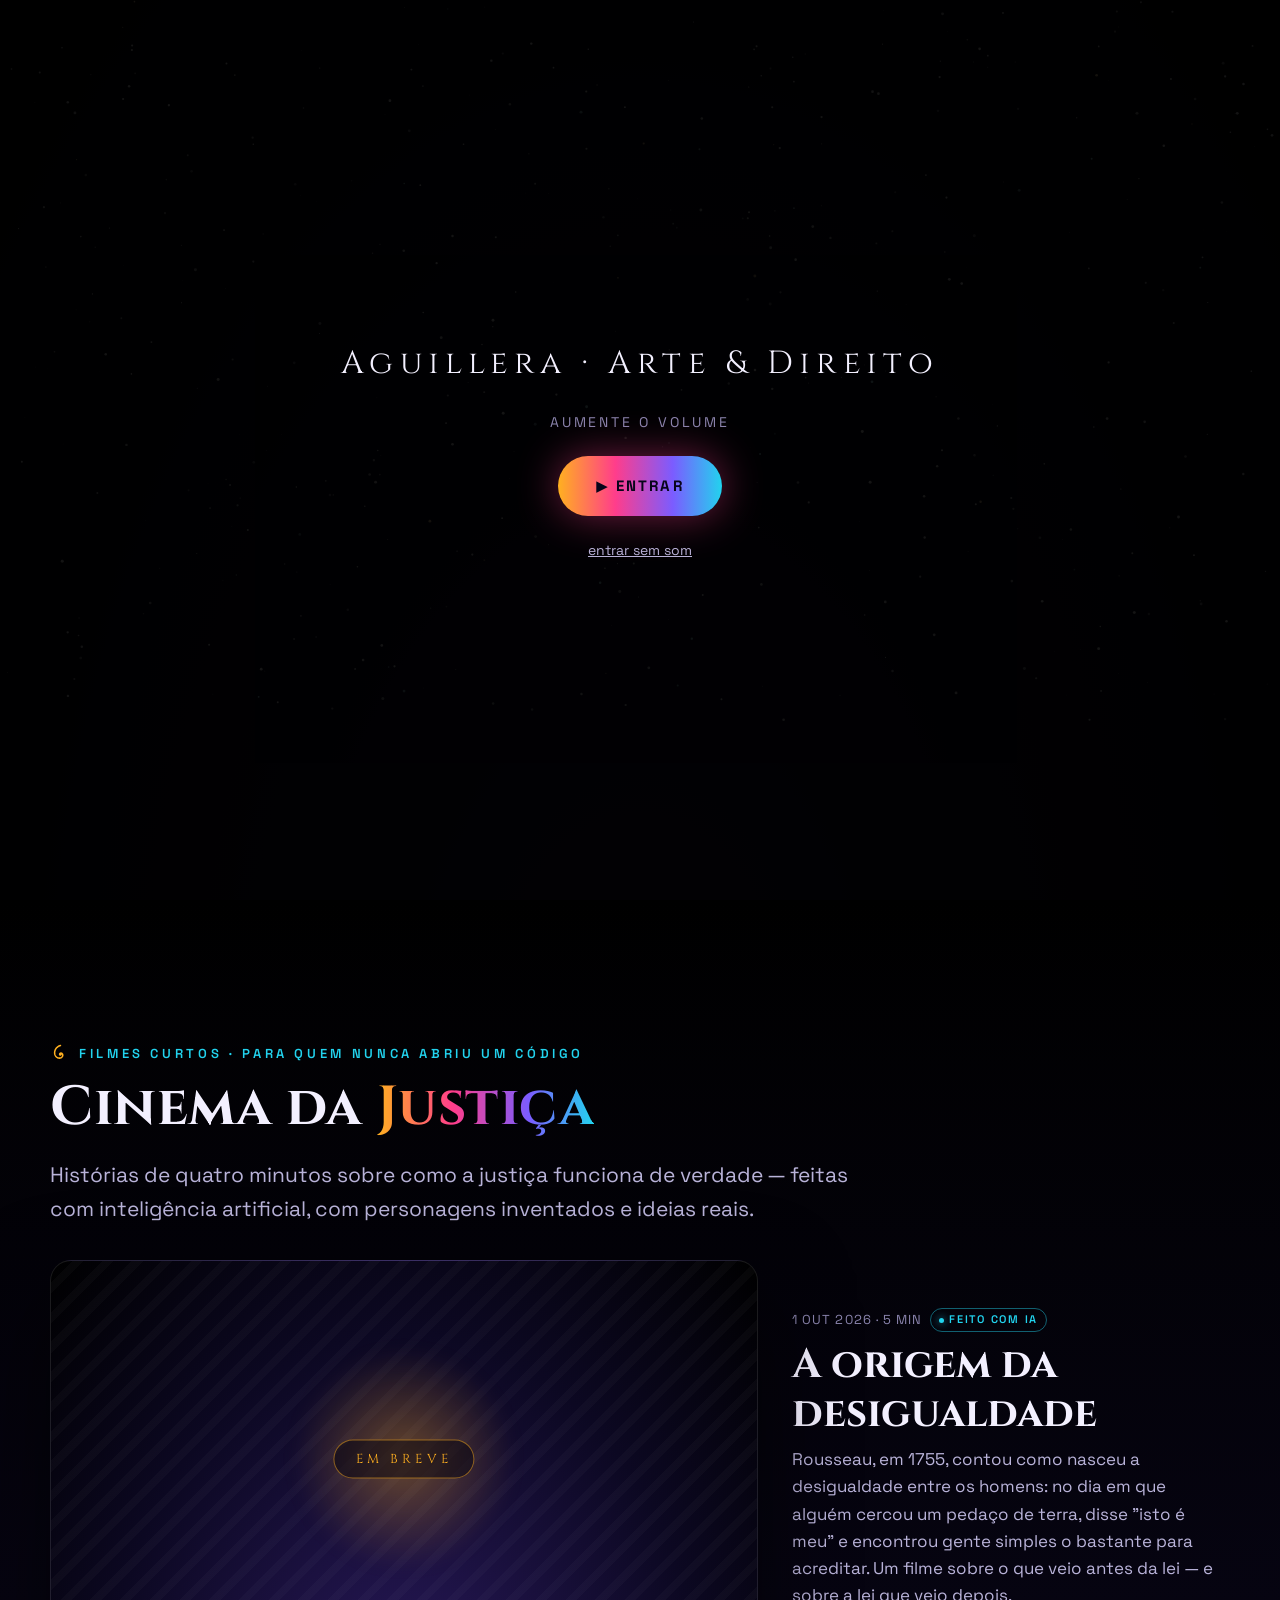
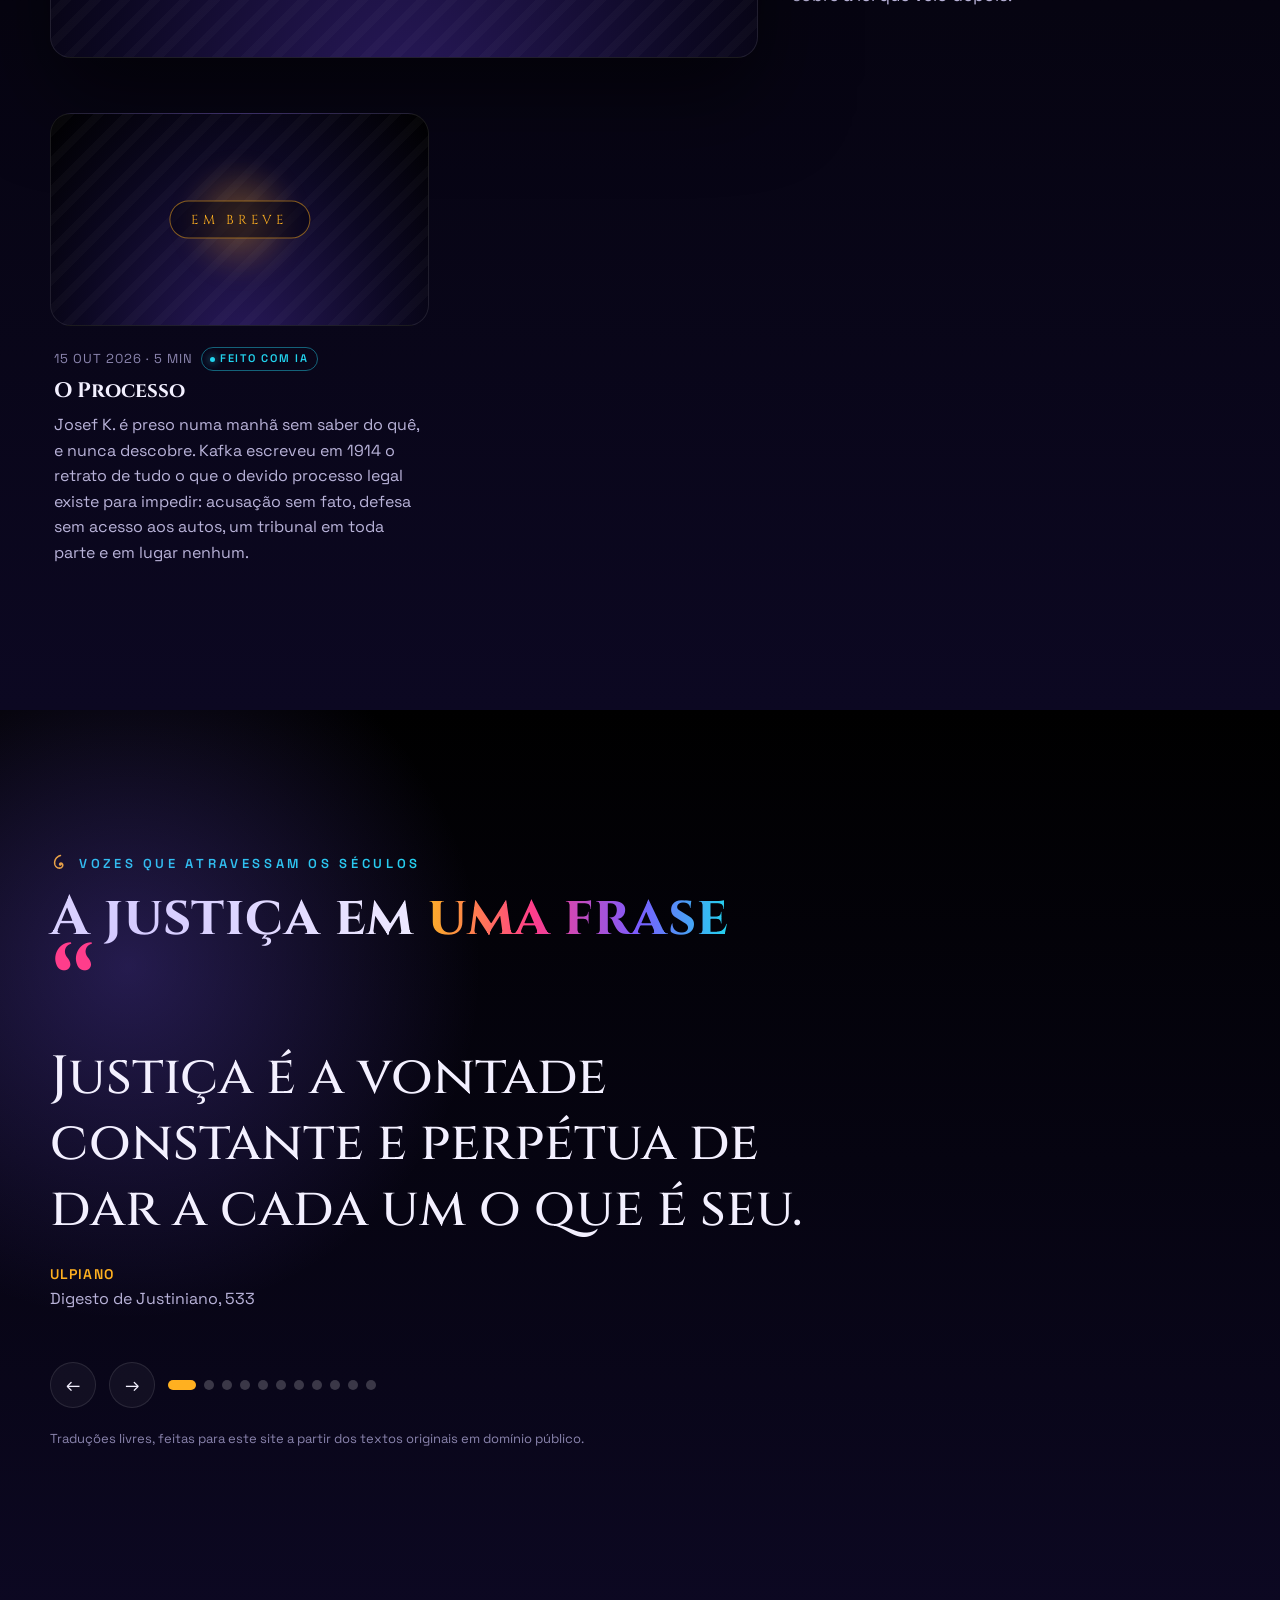
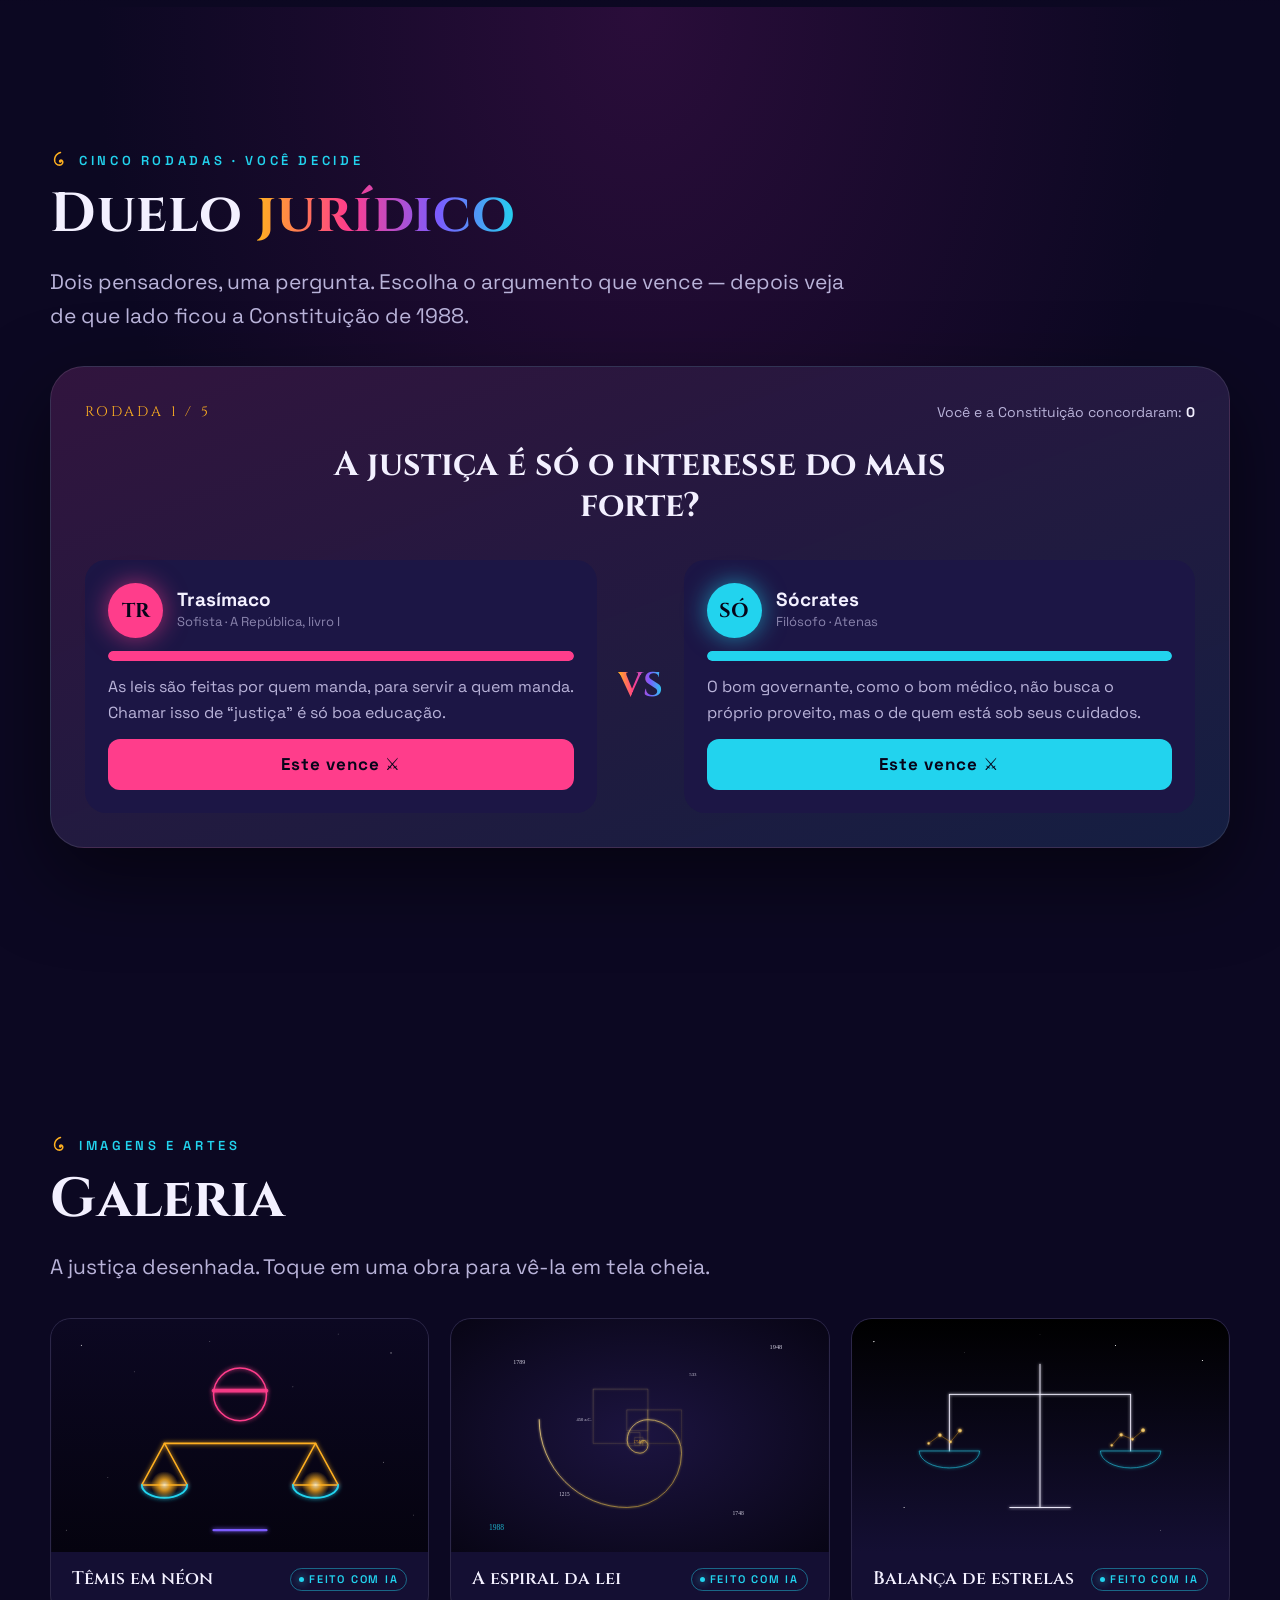
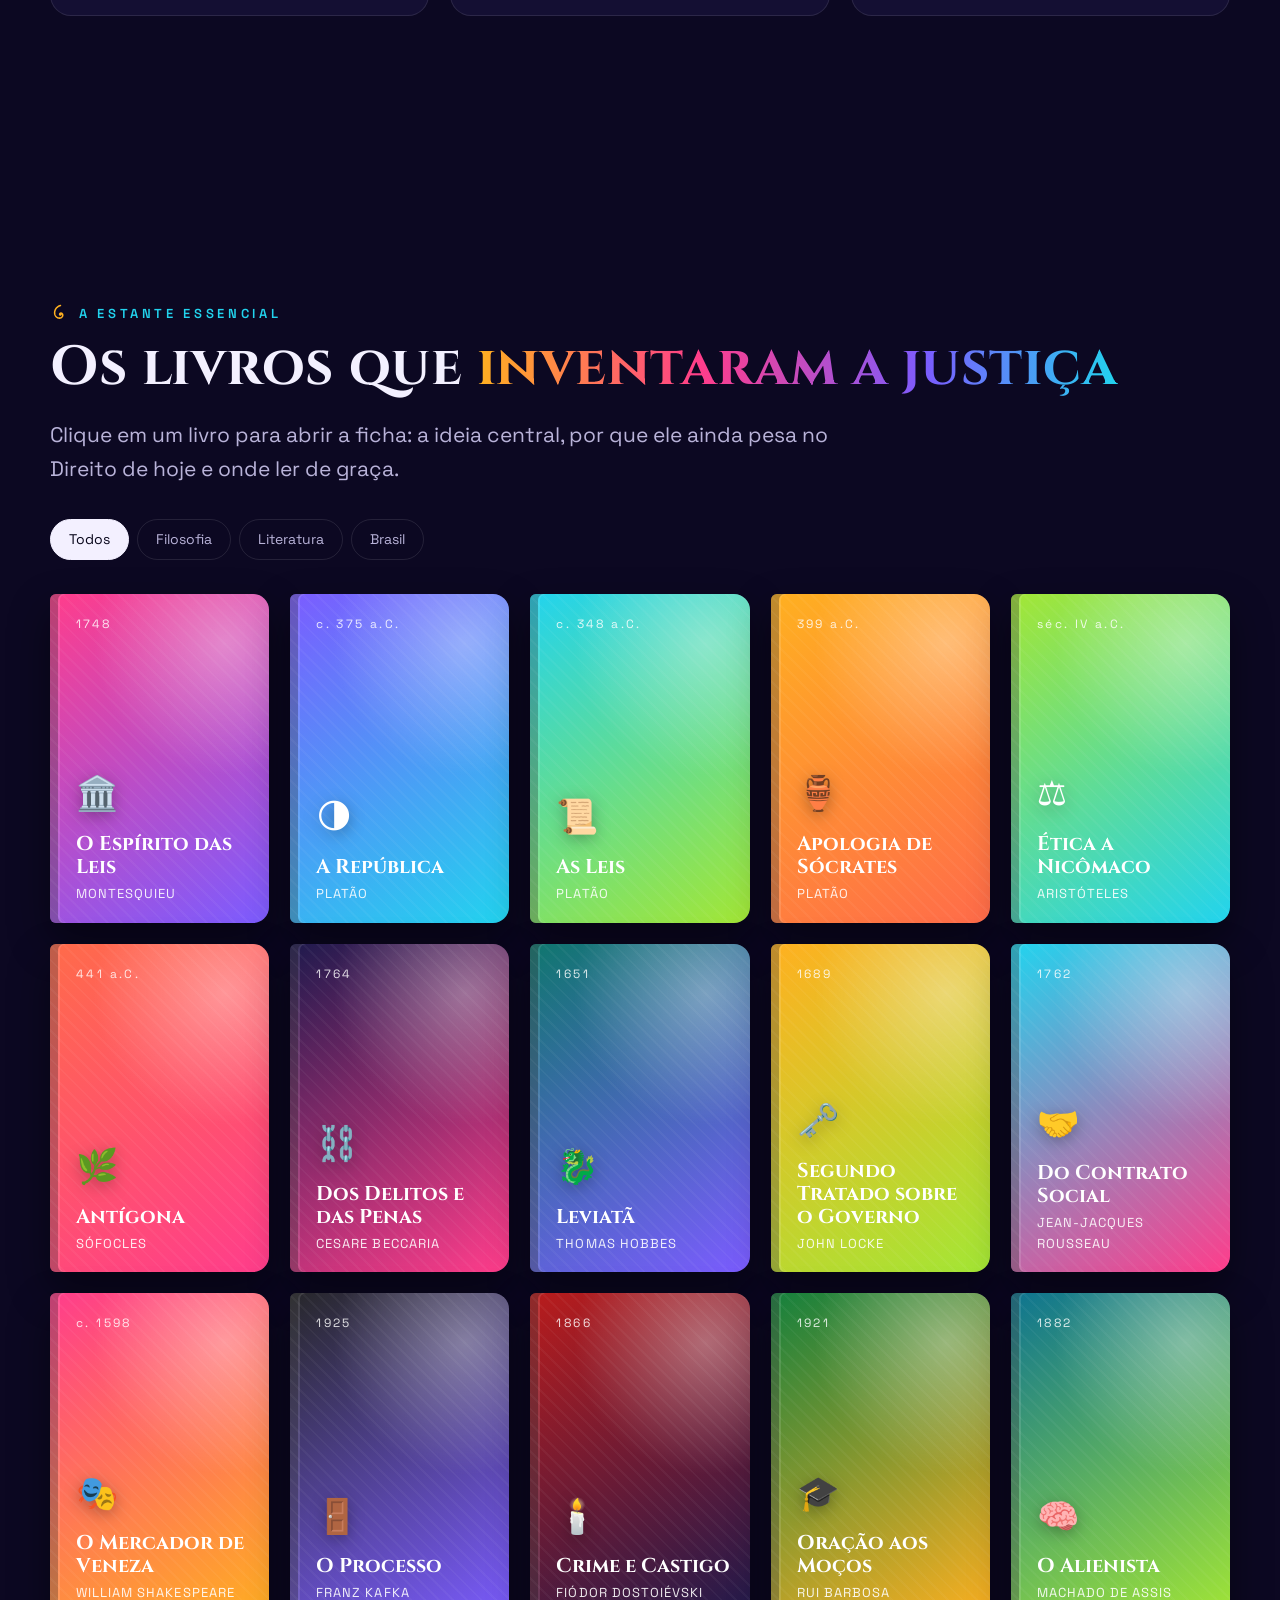
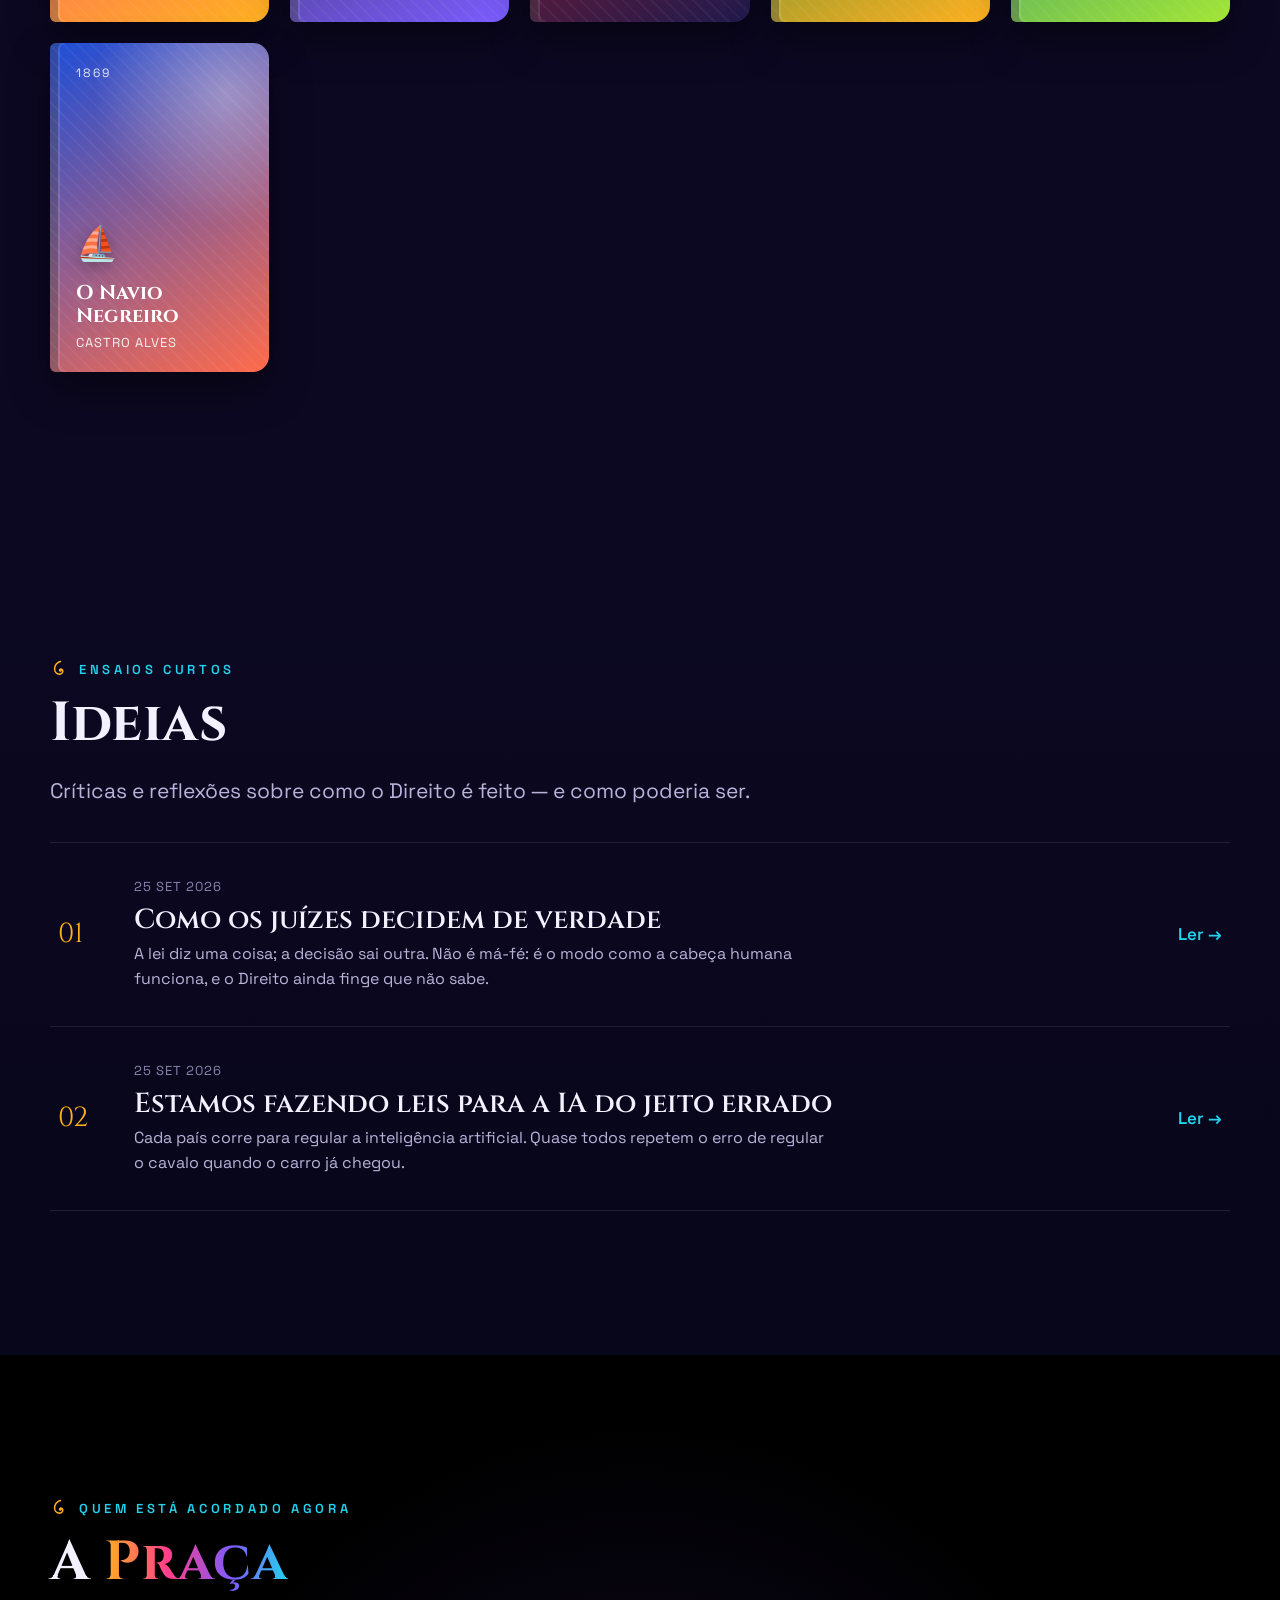
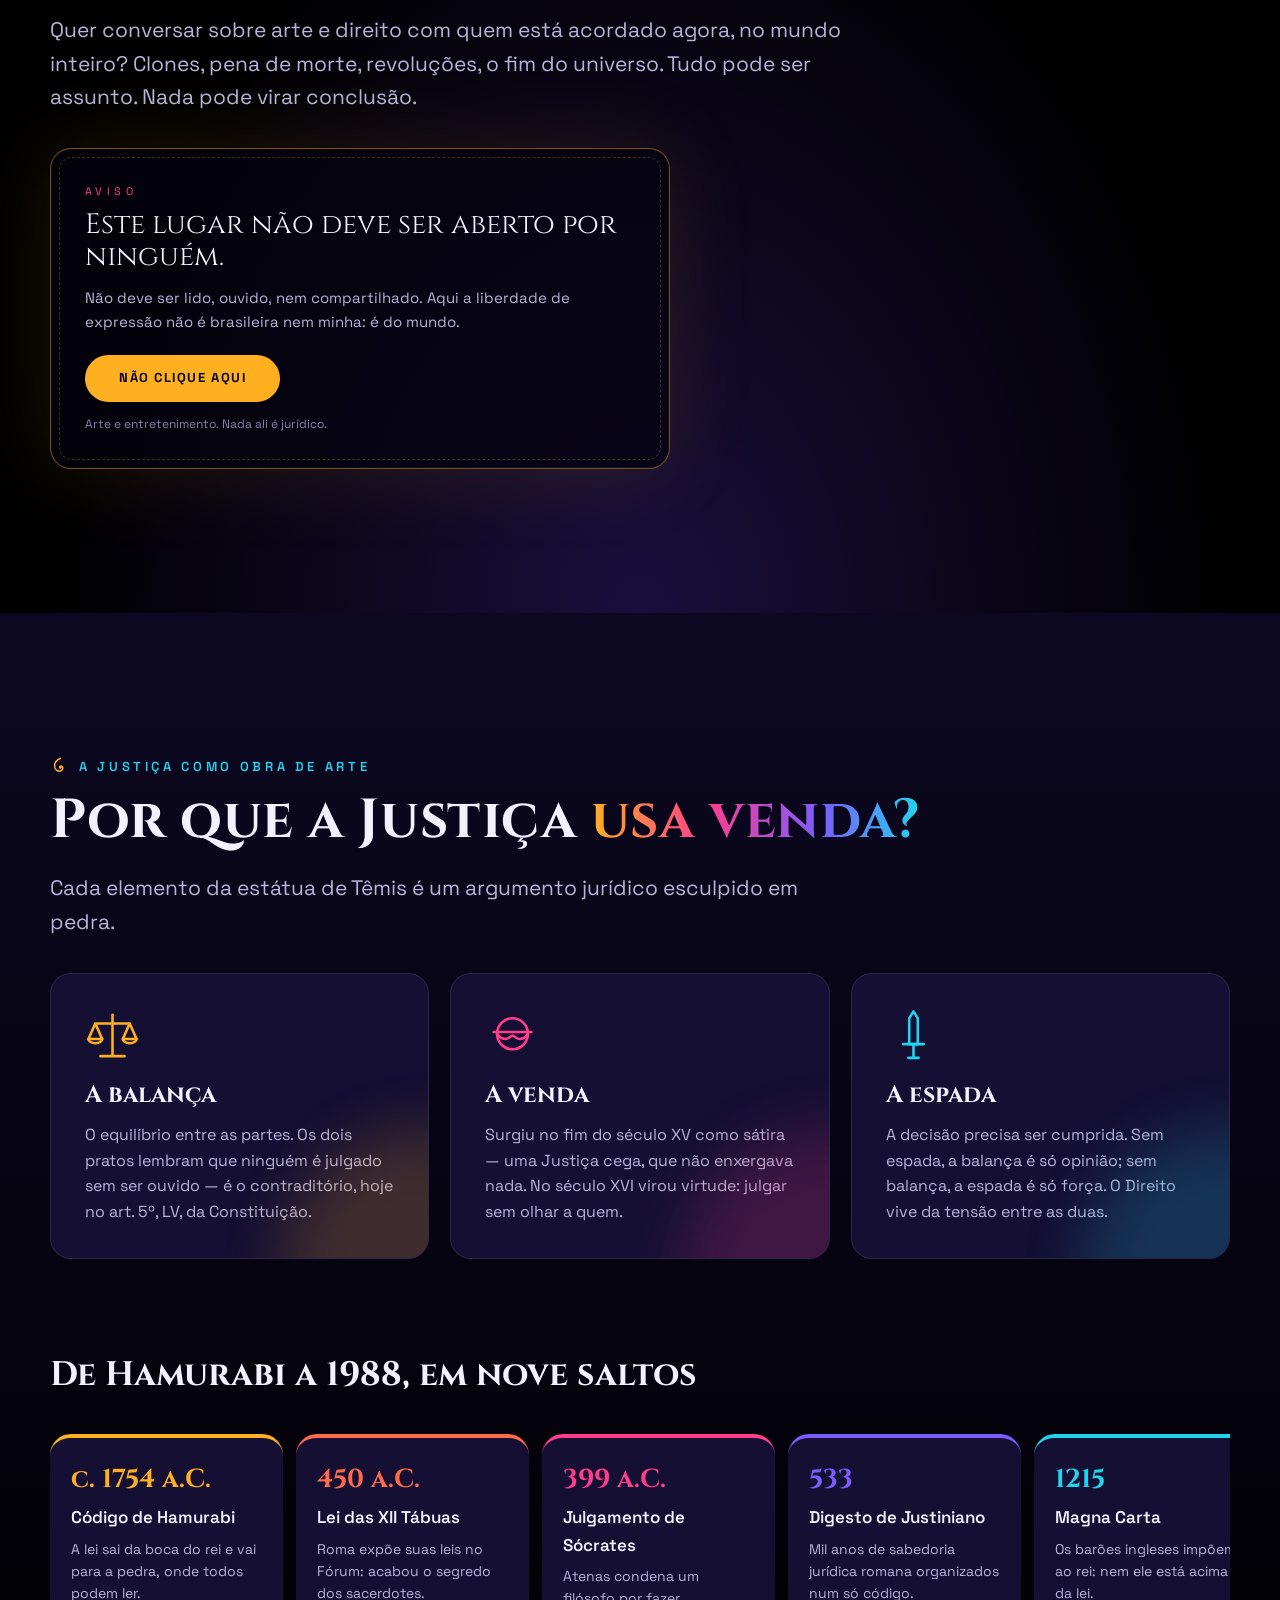
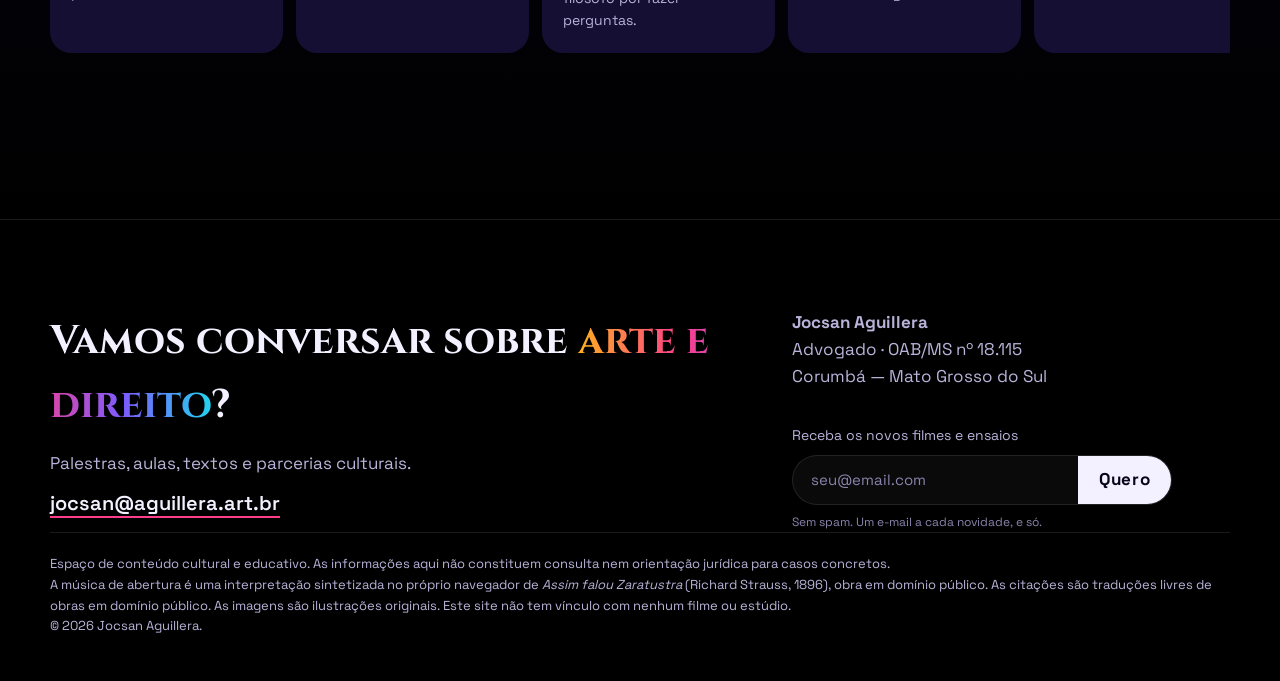
==== commit 570485b9: "Placa da Praça na página inicial: só o aviso, sem a frase final Co-Authored-By: Claude Fable 5.1 <no" ====
--- a/index.html
+++ b/index.html
@@ -235,7 +235,7 @@
         <div class="placa revela">
           <p class="placa-aviso">Aviso</p>
           <p class="placa-titulo">Este lugar não deve ser aberto por ninguém.</p>
-          <p class="placa-texto">Não deve ser lido, ouvido, nem compartilhado. Aqui a liberdade de expressão não é brasileira nem minha: é do mundo. Criança é sagrada. A lei é sagrada. O resto é conversa.</p>
+          <p class="placa-texto">Não deve ser lido, ouvido, nem compartilhado. Aqui a liberdade de expressão não é brasileira nem minha: é do mundo.</p>
           <a class="nao-clique" href="praca/">Não clique aqui</a>
           <small>Arte e entretenimento. Nada ali é jurídico.</small>
         </div>
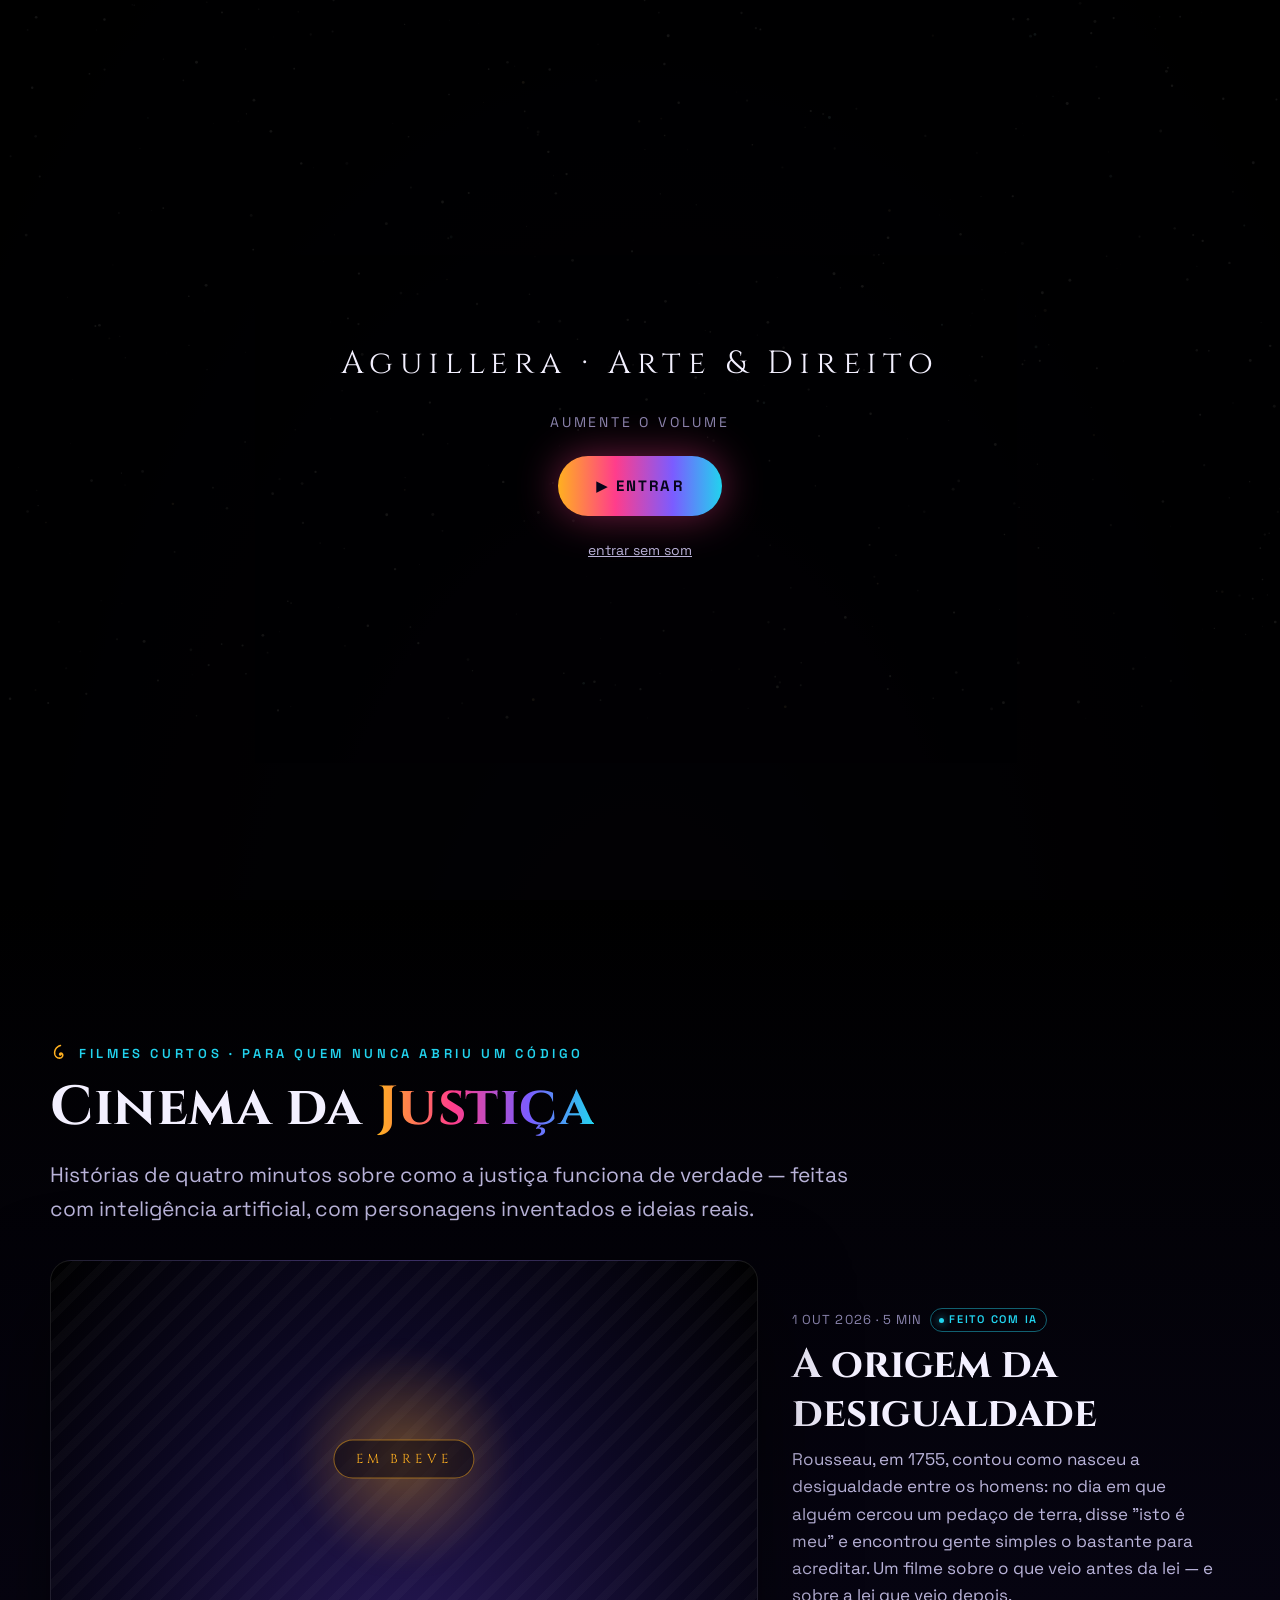
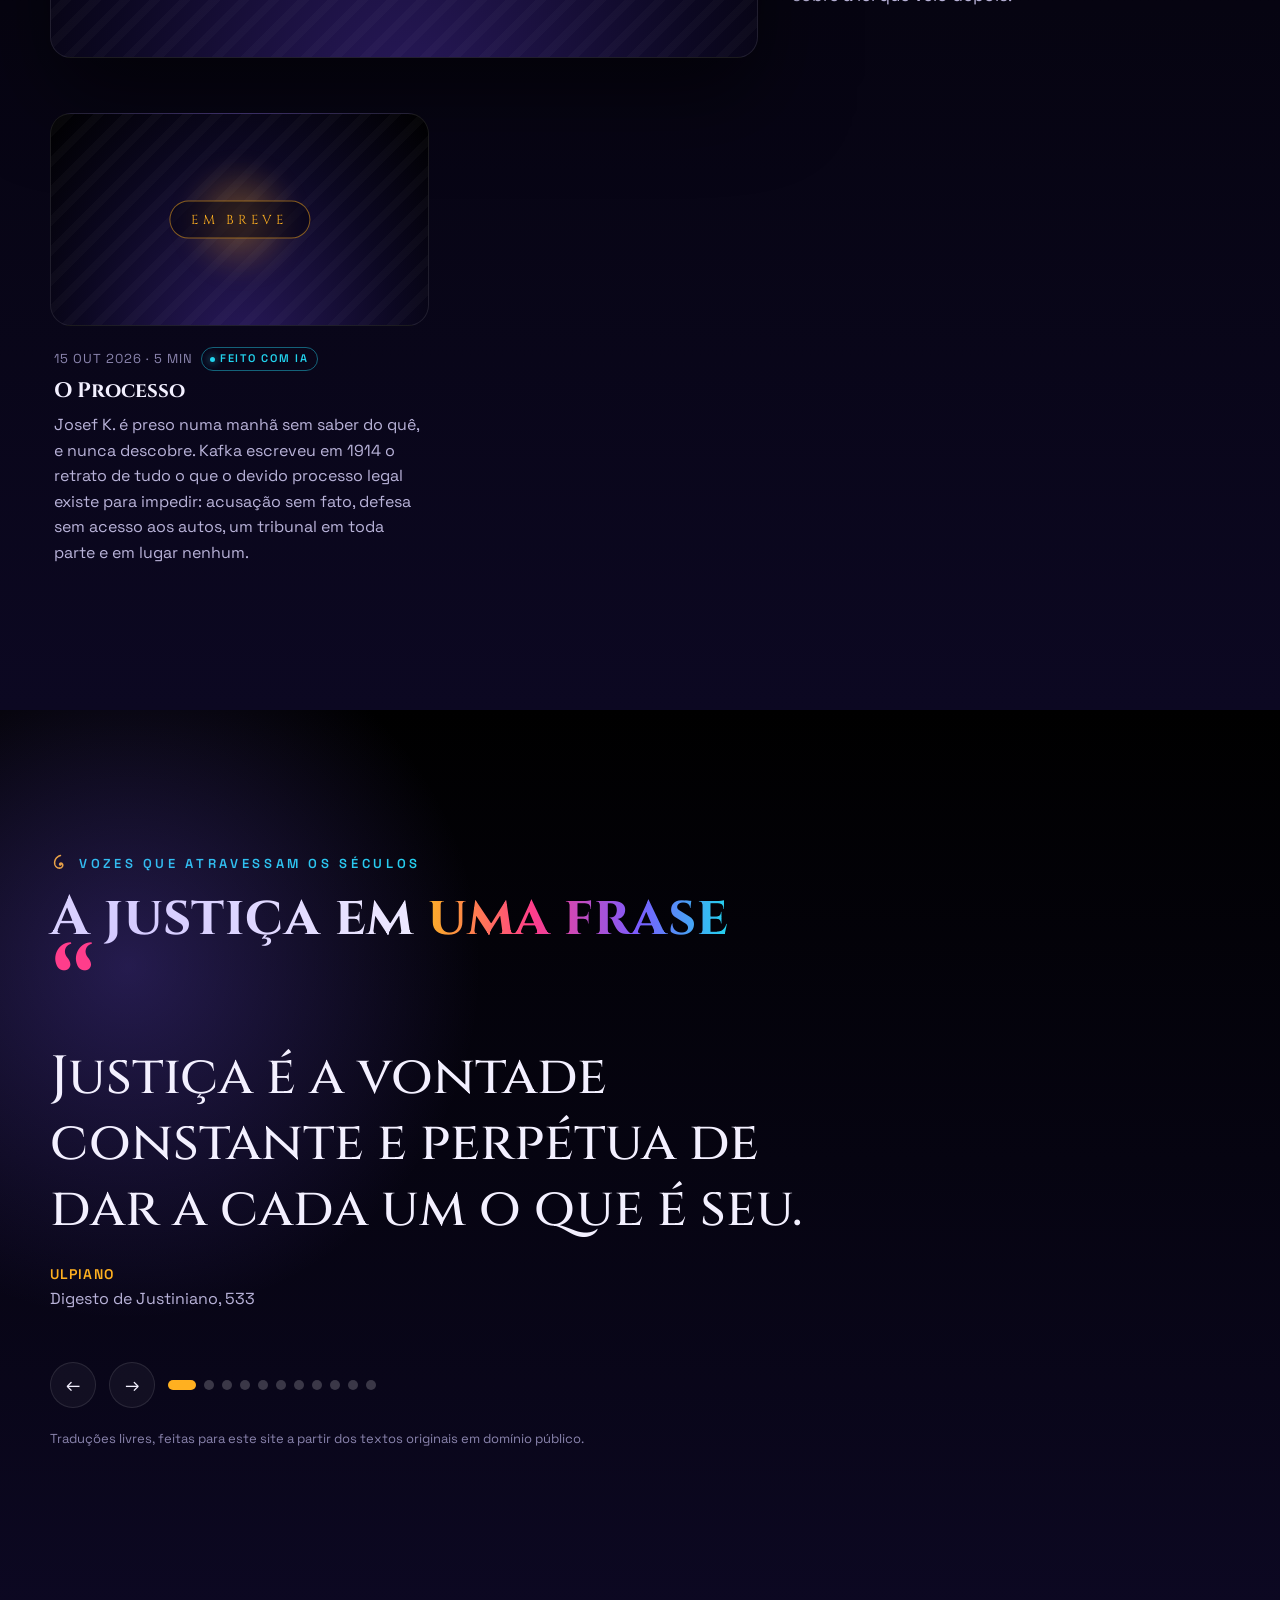
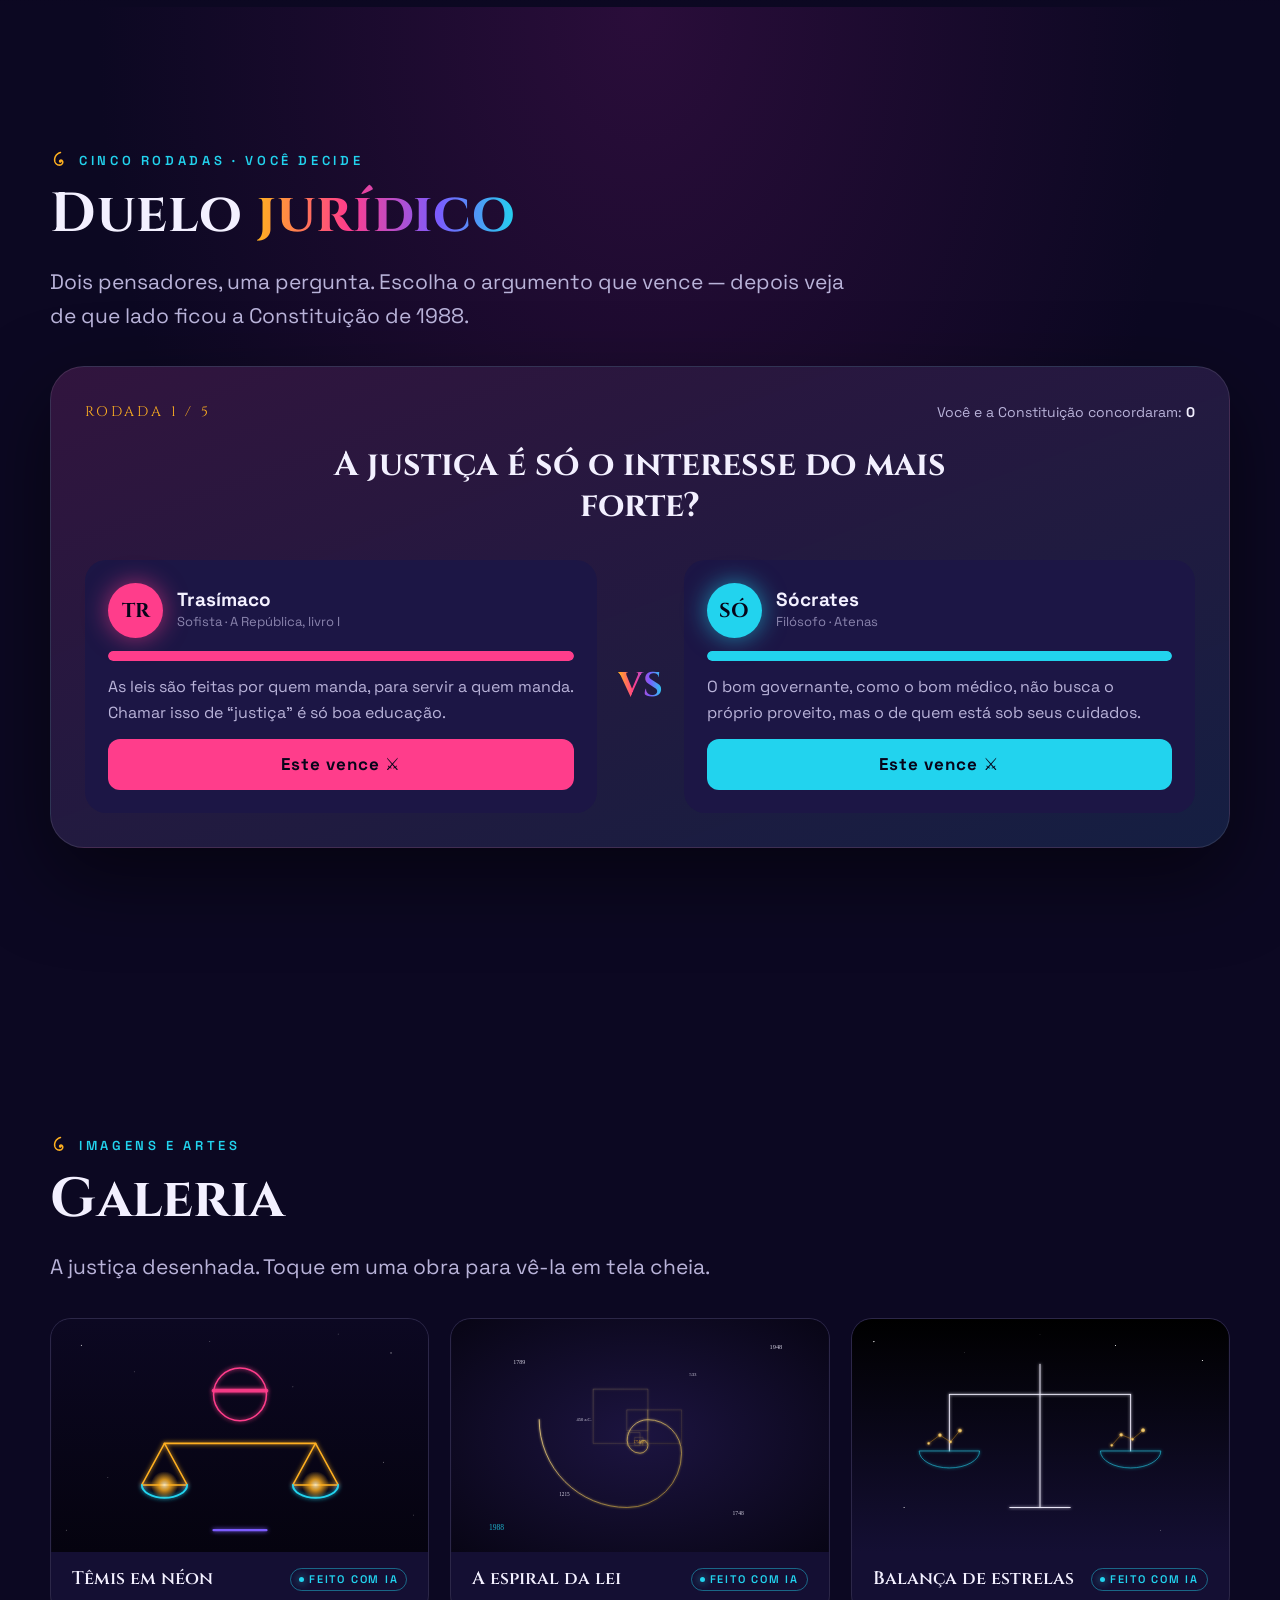
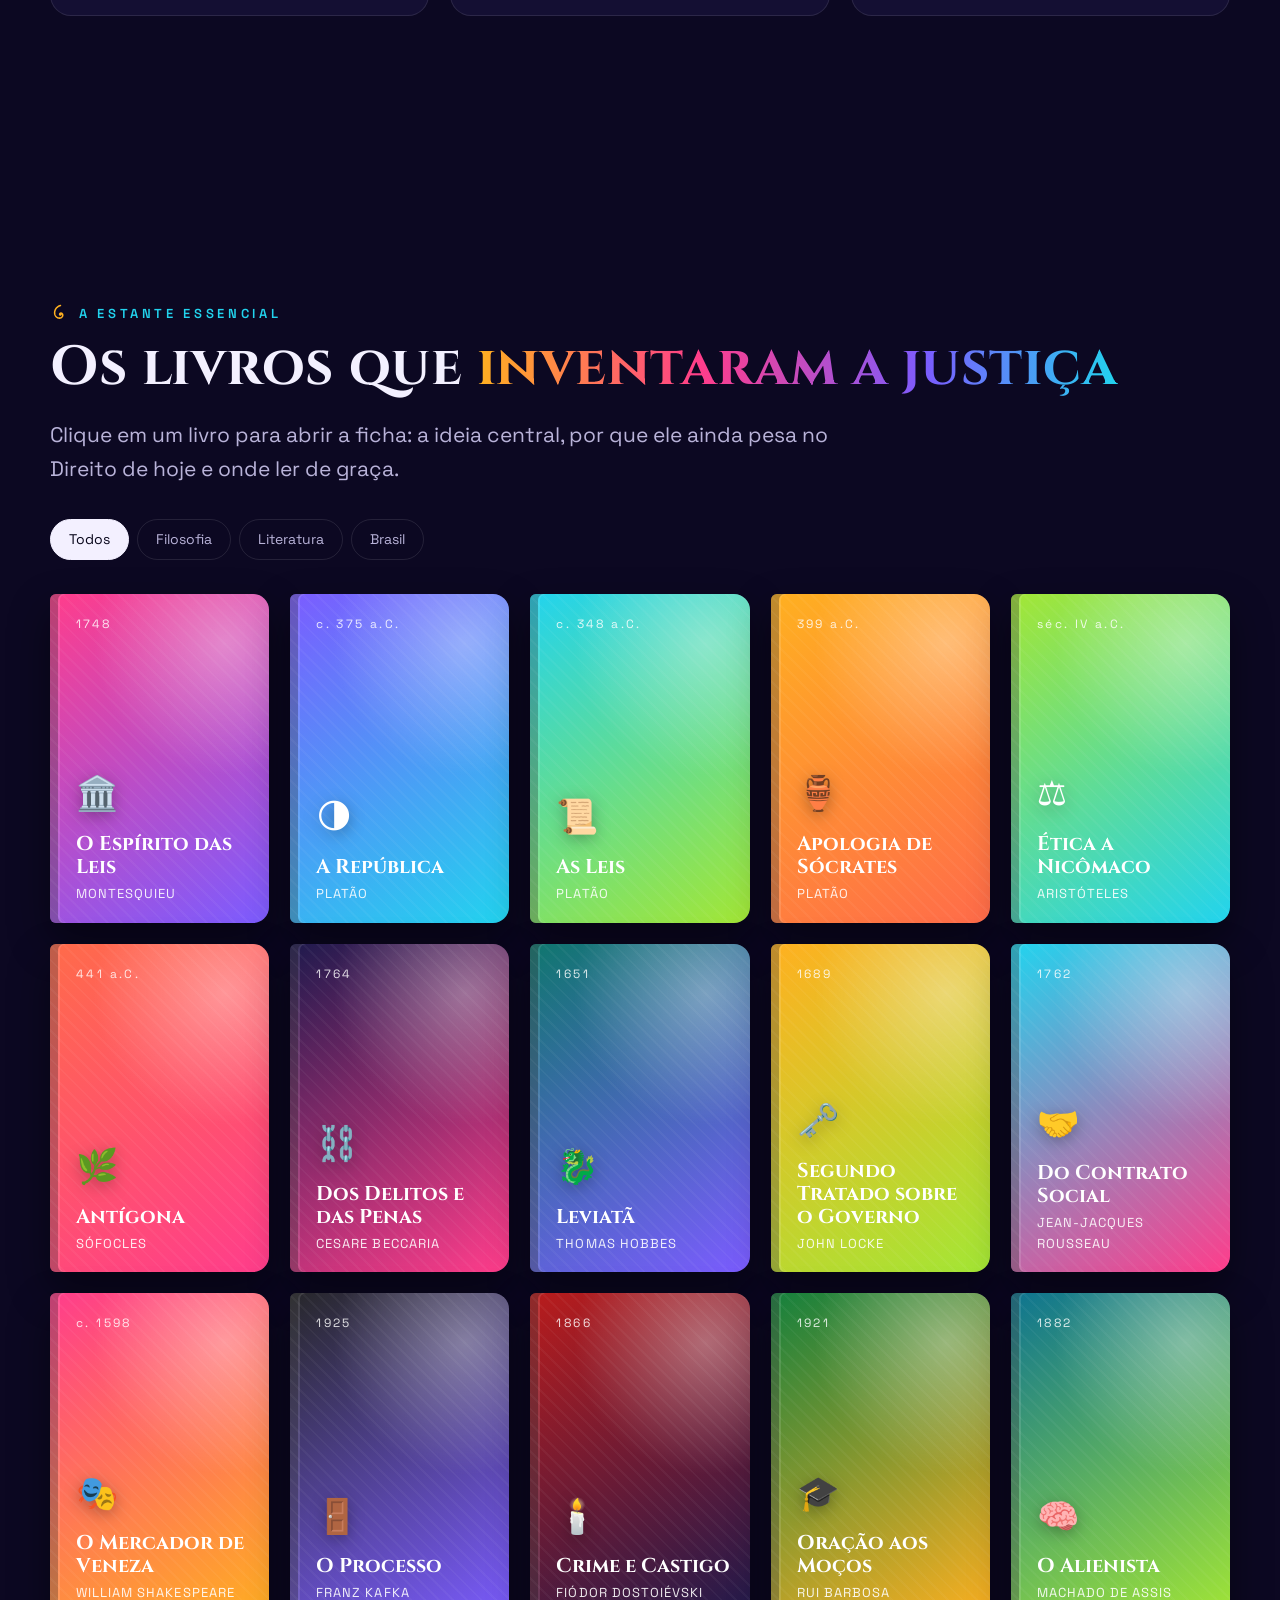
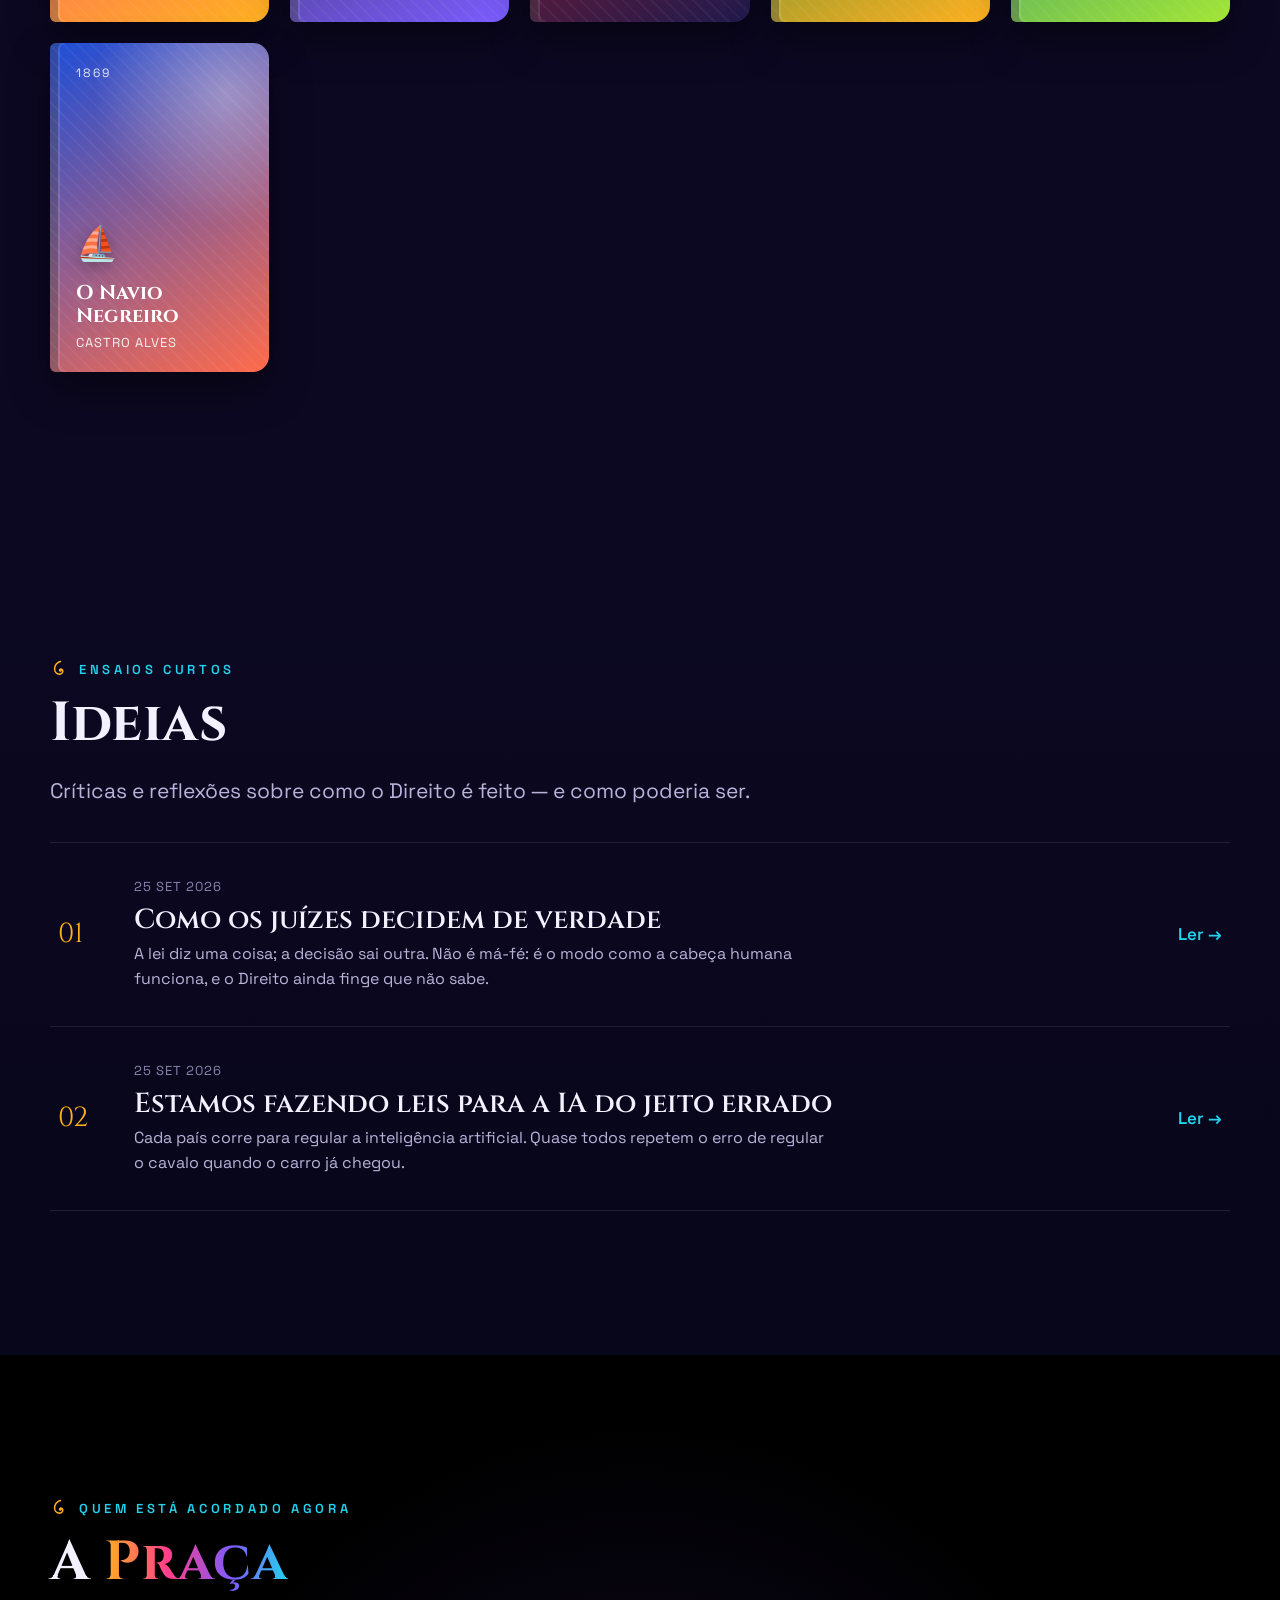
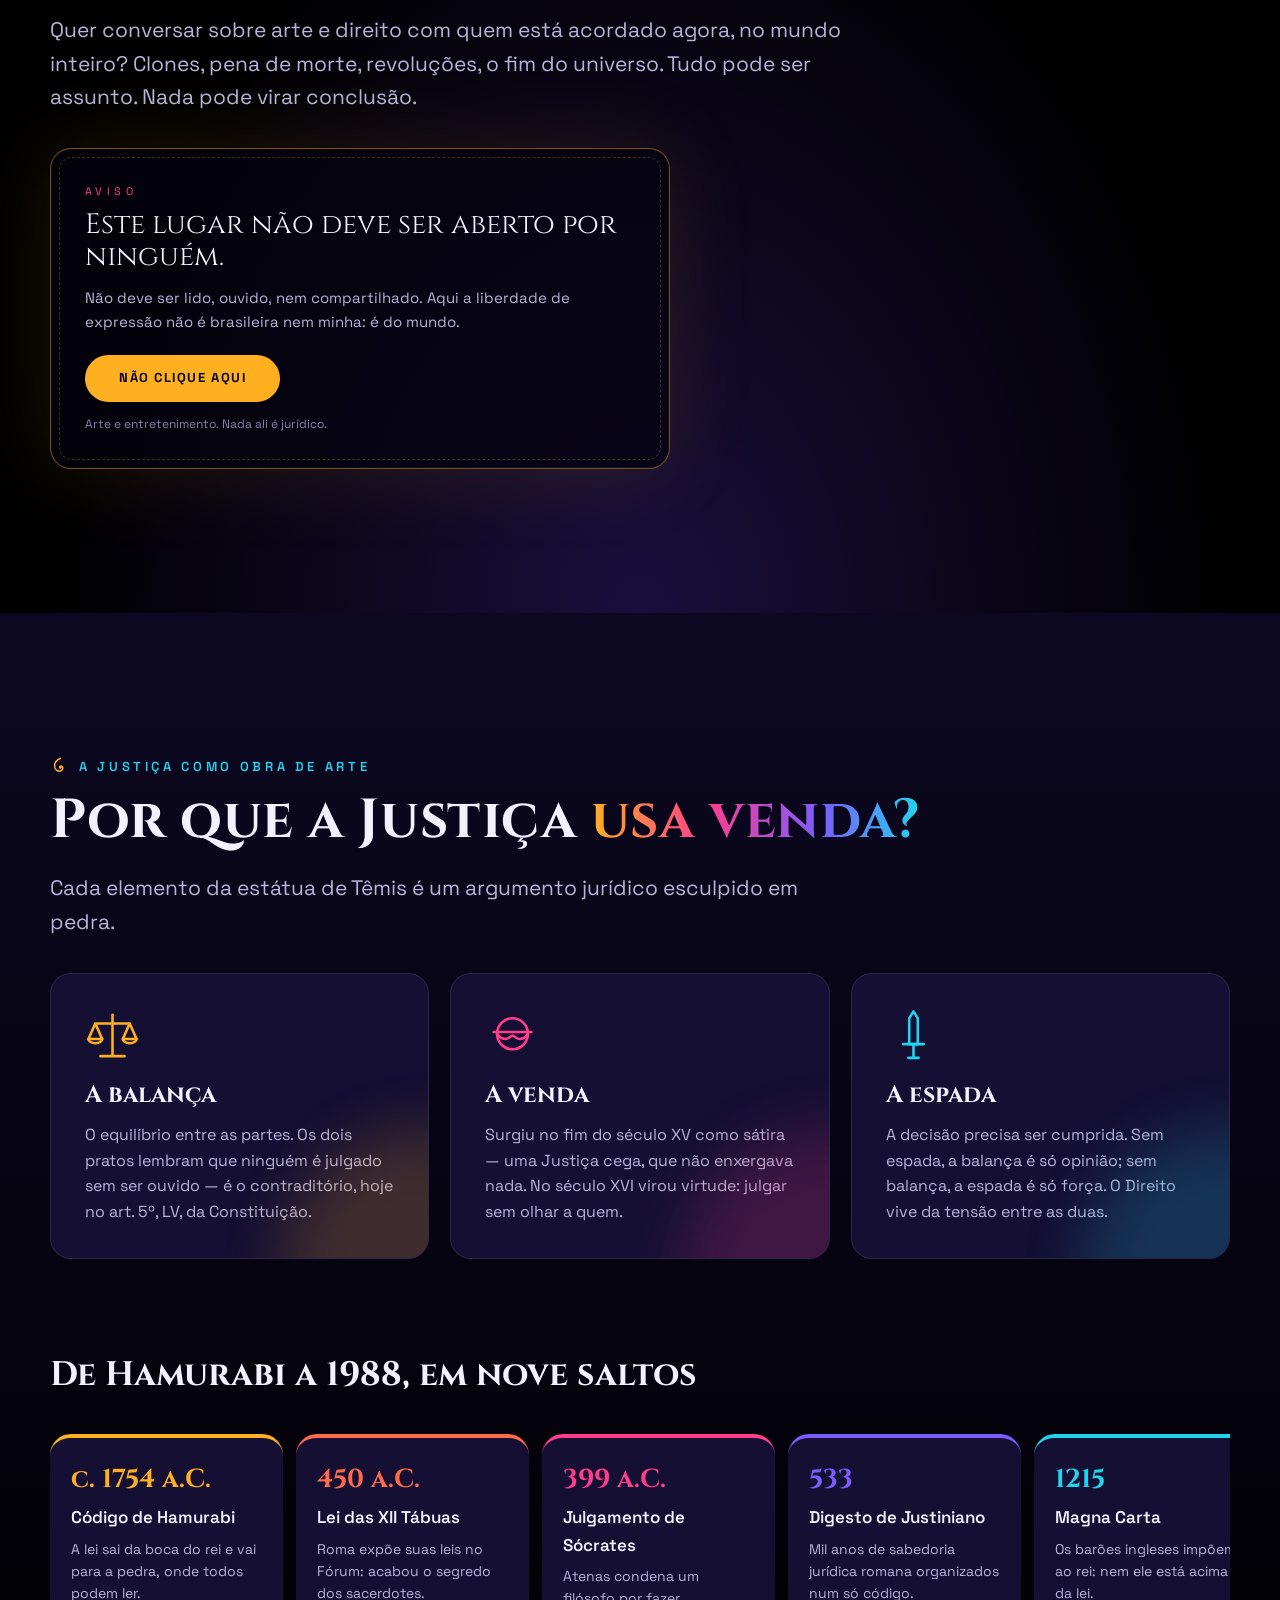
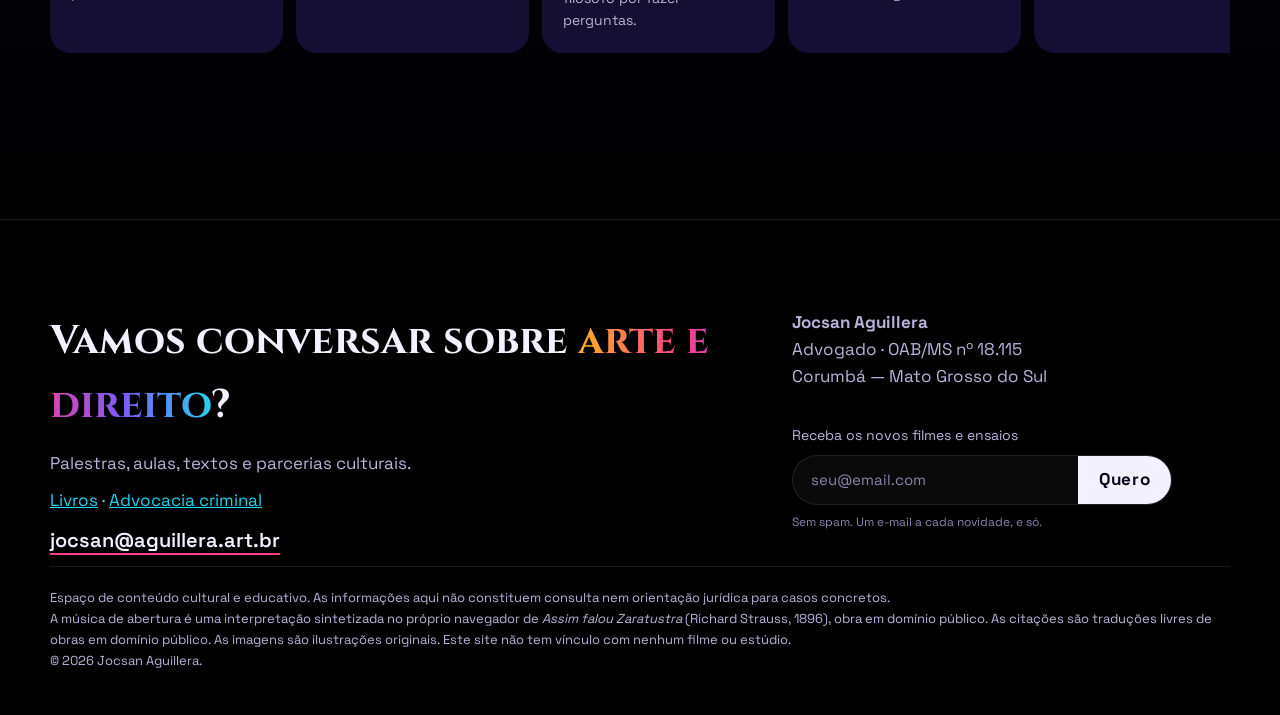
==== commit 8ae079a2: "Menu com Livros e Advocacia, estilo das páginas internas e sitemap" ====
--- a/index.html
+++ b/index.html
@@ -45,6 +45,8 @@
       <li><a href="#ideias">Ideias</a></li>
       <li><a href="#simbolos">Símbolos</a></li>
       <li><a class="nav-praca" href="#praca">Praça</a></li>
+      <li><a href="livros/">Livros</a></li>
+      <li><a href="advogado-criminal-drogas/">Advocacia</a></li>
       <li><a href="#contato">Contato</a></li>
     </ul>
     <div class="nav-acoes">
@@ -282,6 +284,7 @@
         <div>
           <h2>Vamos conversar sobre <span class="arco-texto">arte e direito</span>?</h2>
           <p>Palestras, aulas, textos e parcerias culturais.</p>
+          <p><a href="livros/">Livros</a> · <a href="advogado-criminal-drogas/">Advocacia criminal</a></p>
           <p><a class="contato-email" href="mailto:jocsan@aguillera.art.br">jocsan@aguillera.art.br</a></p>
         </div>
         <div>
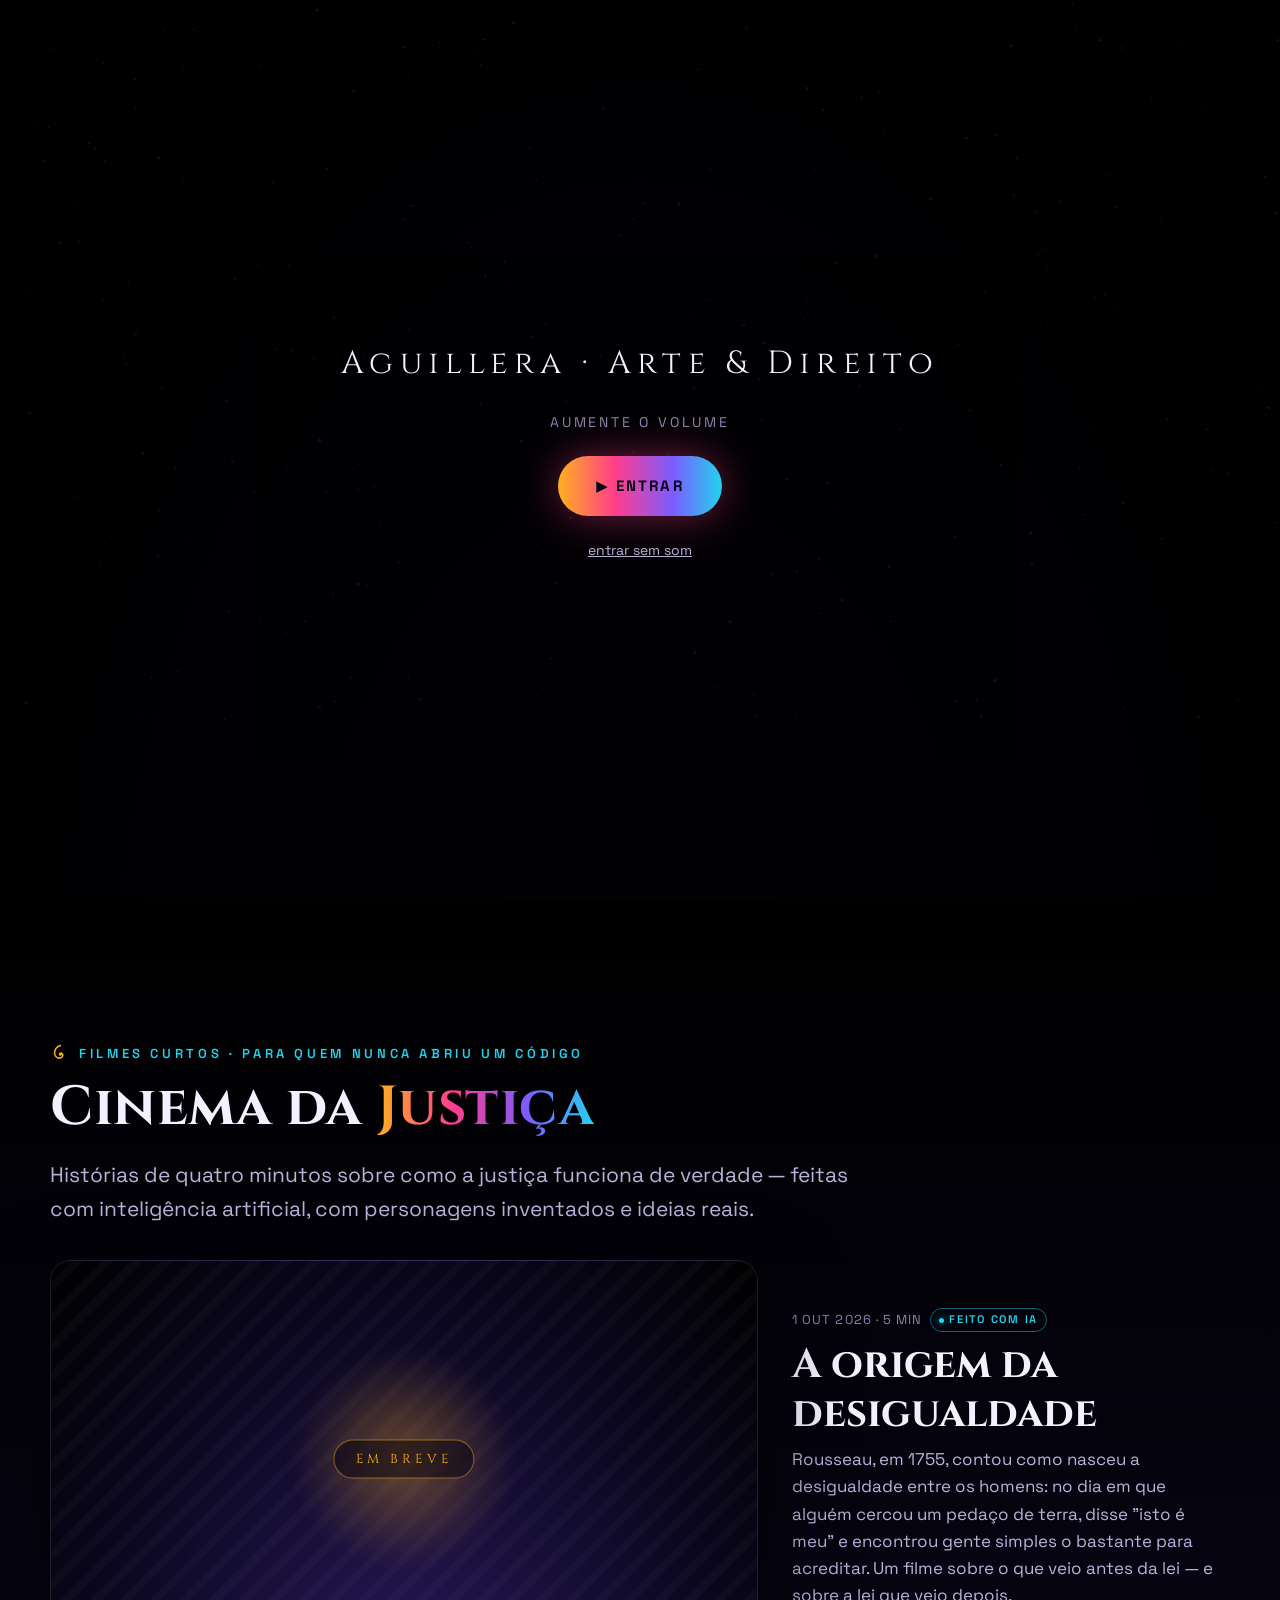
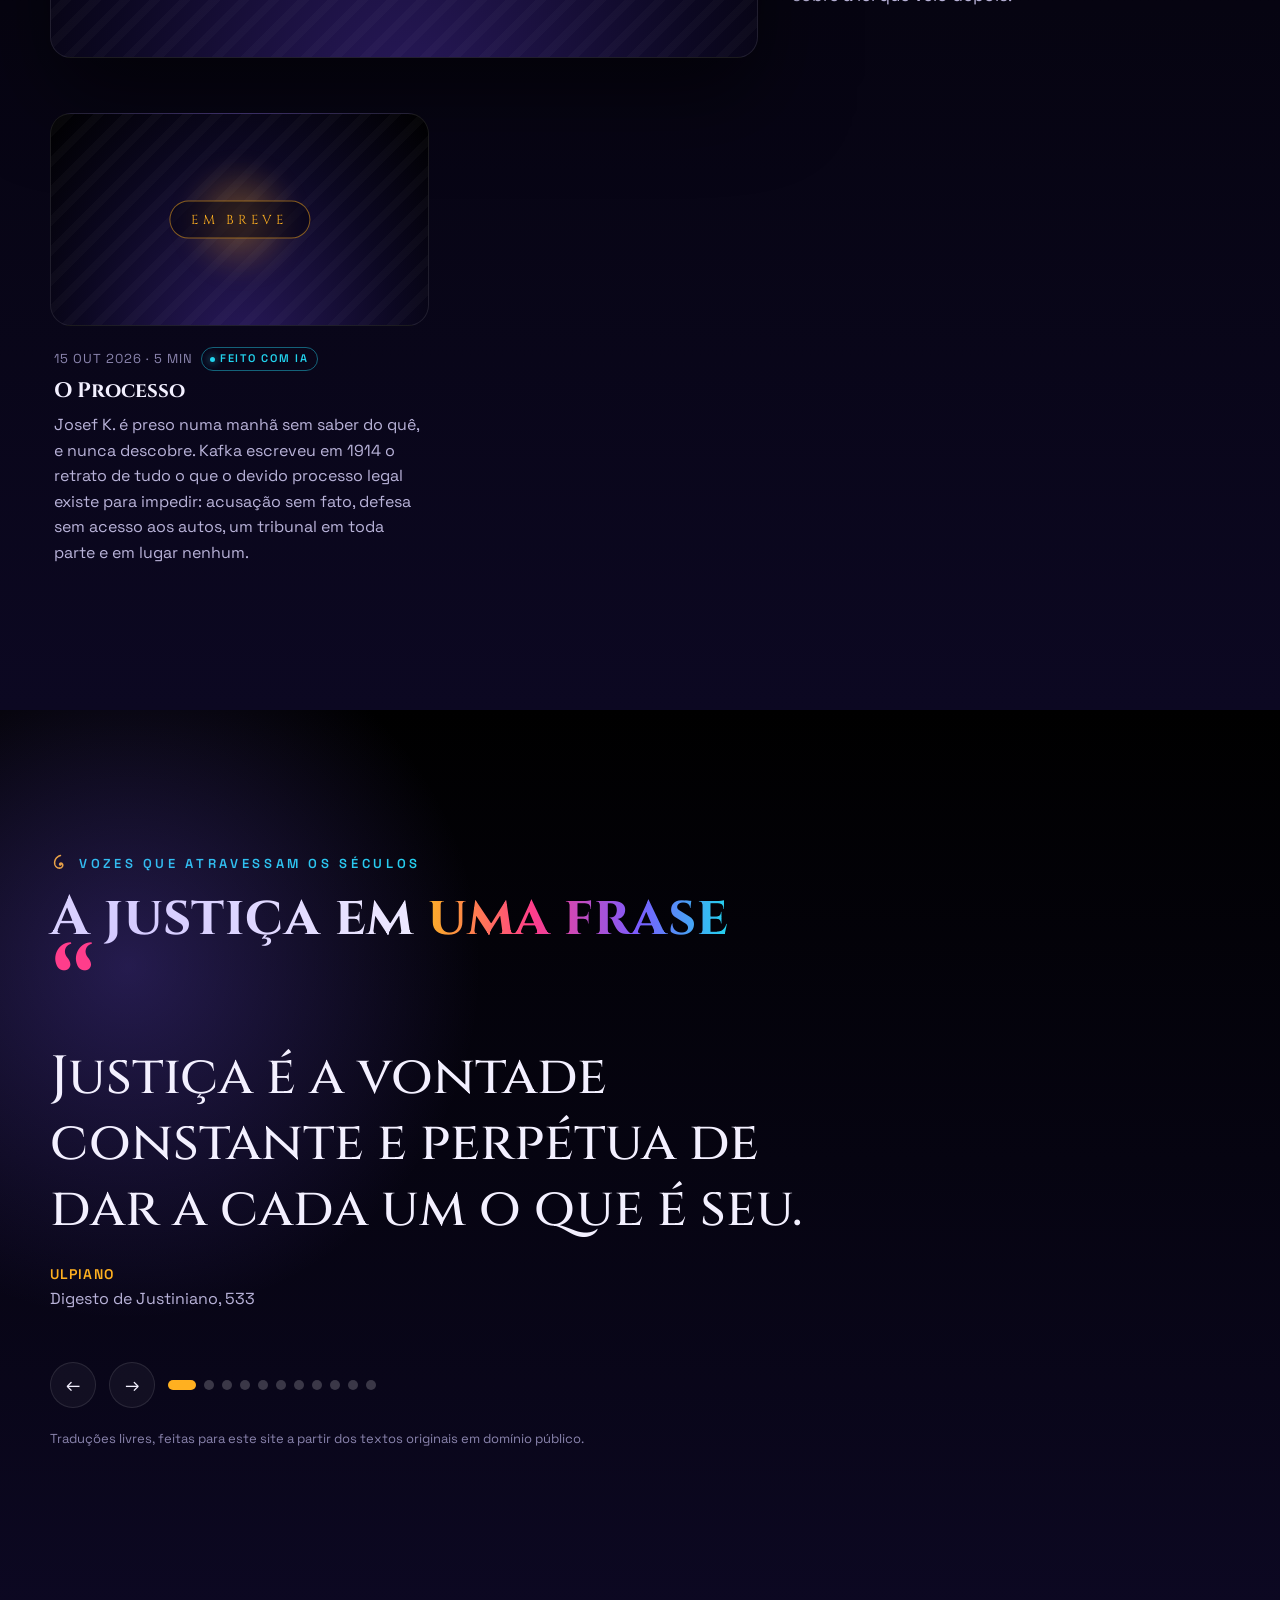
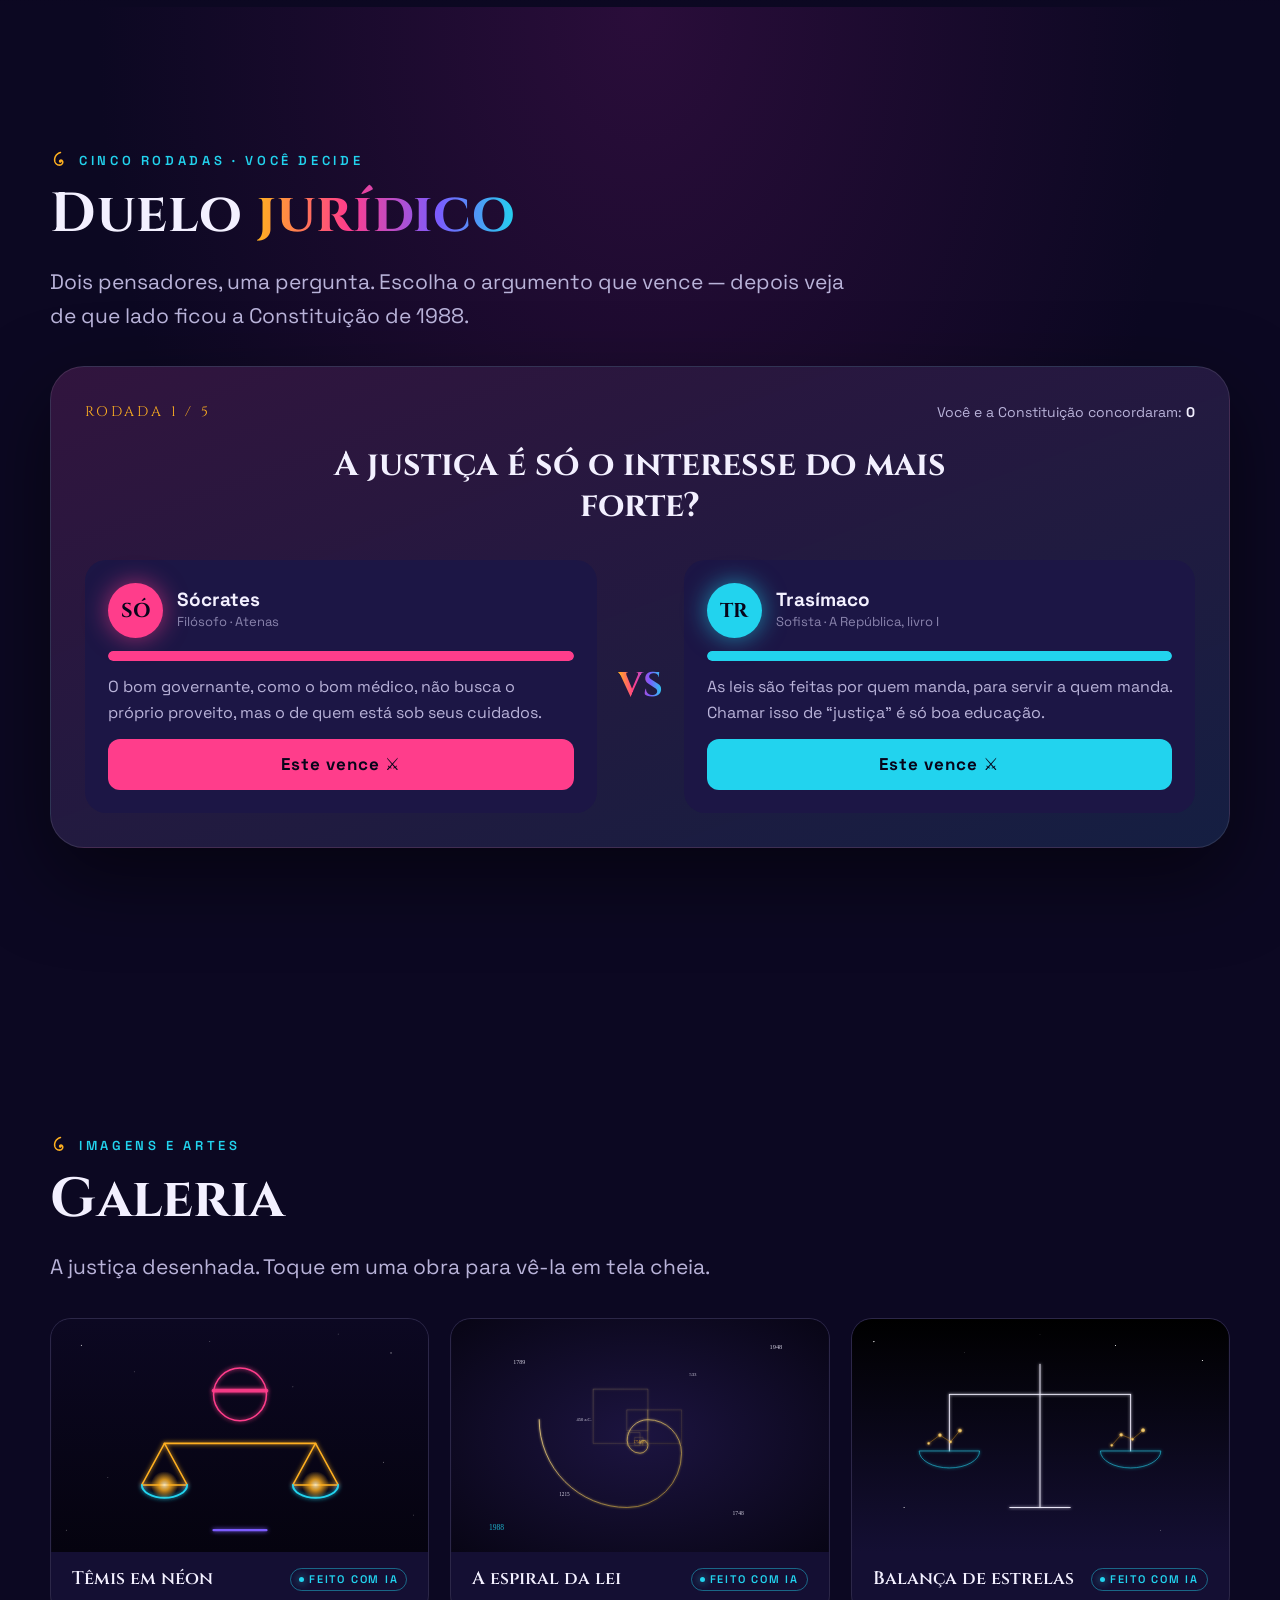
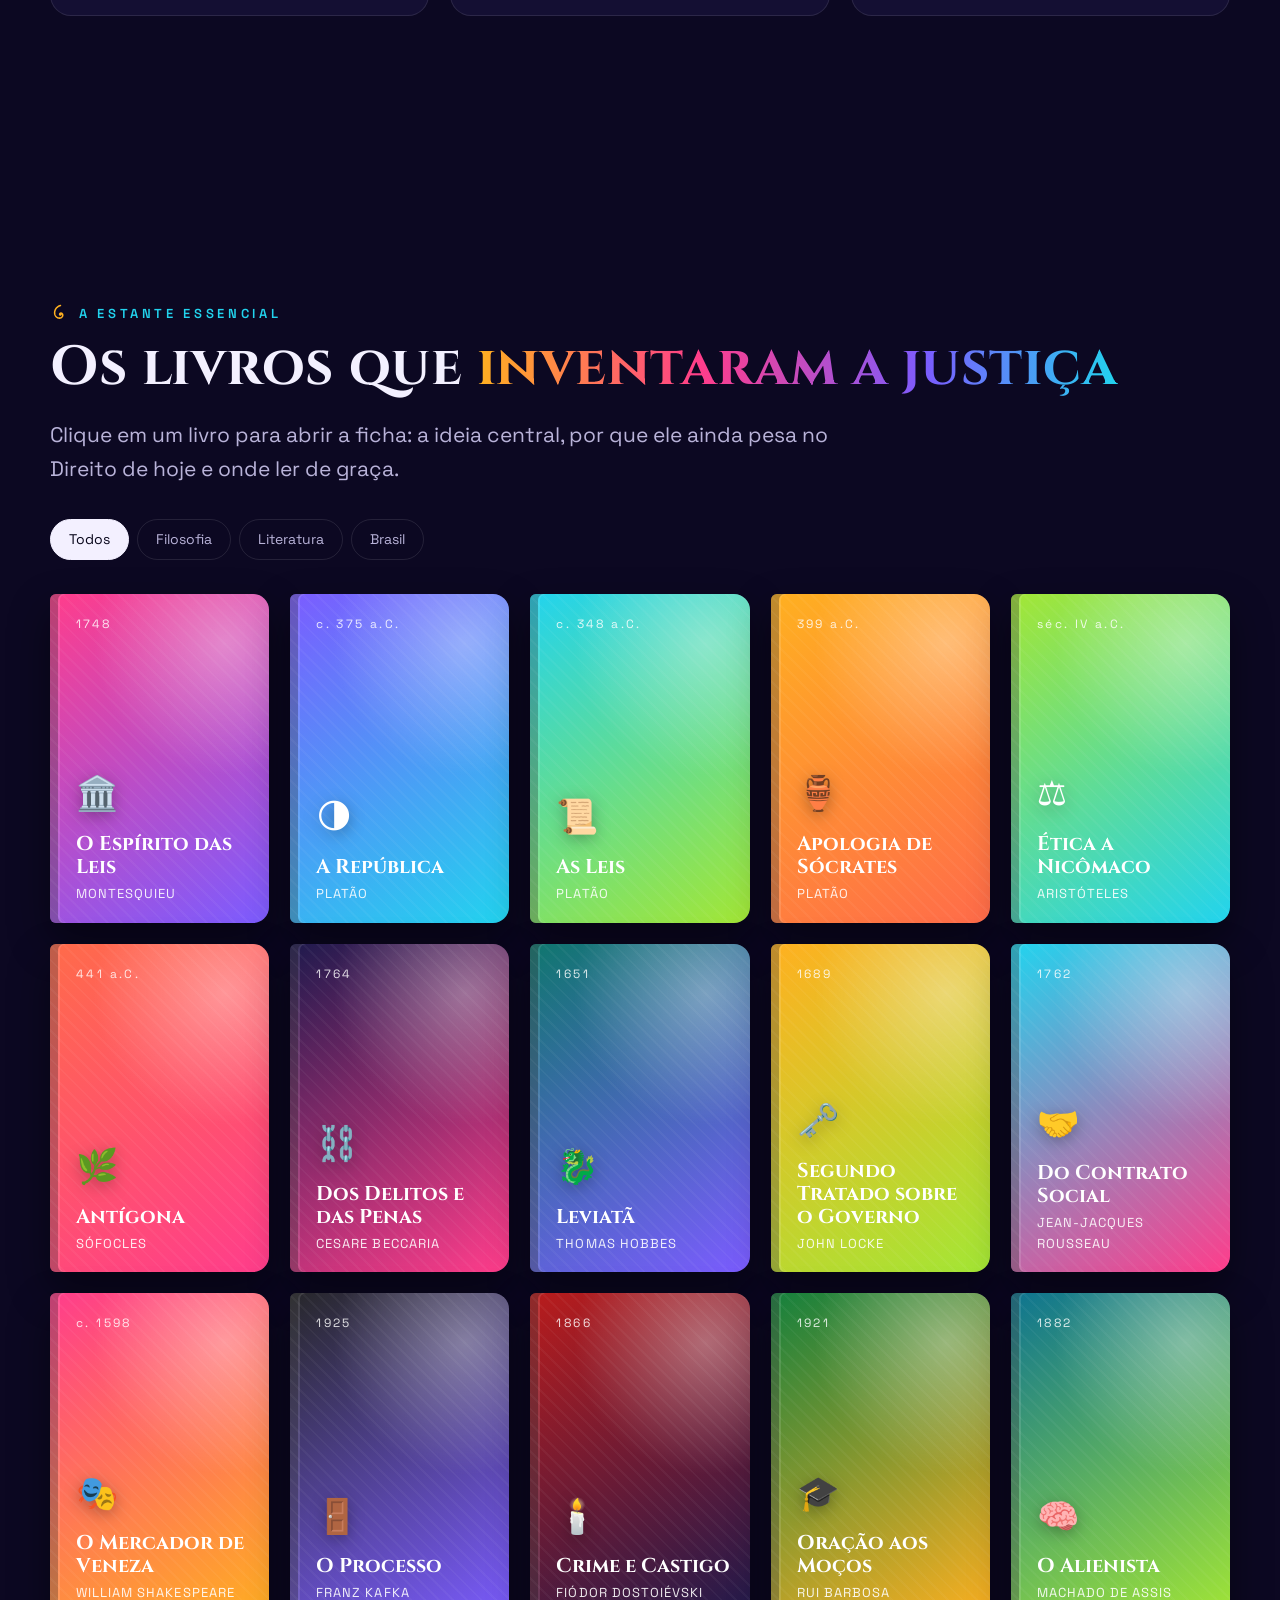
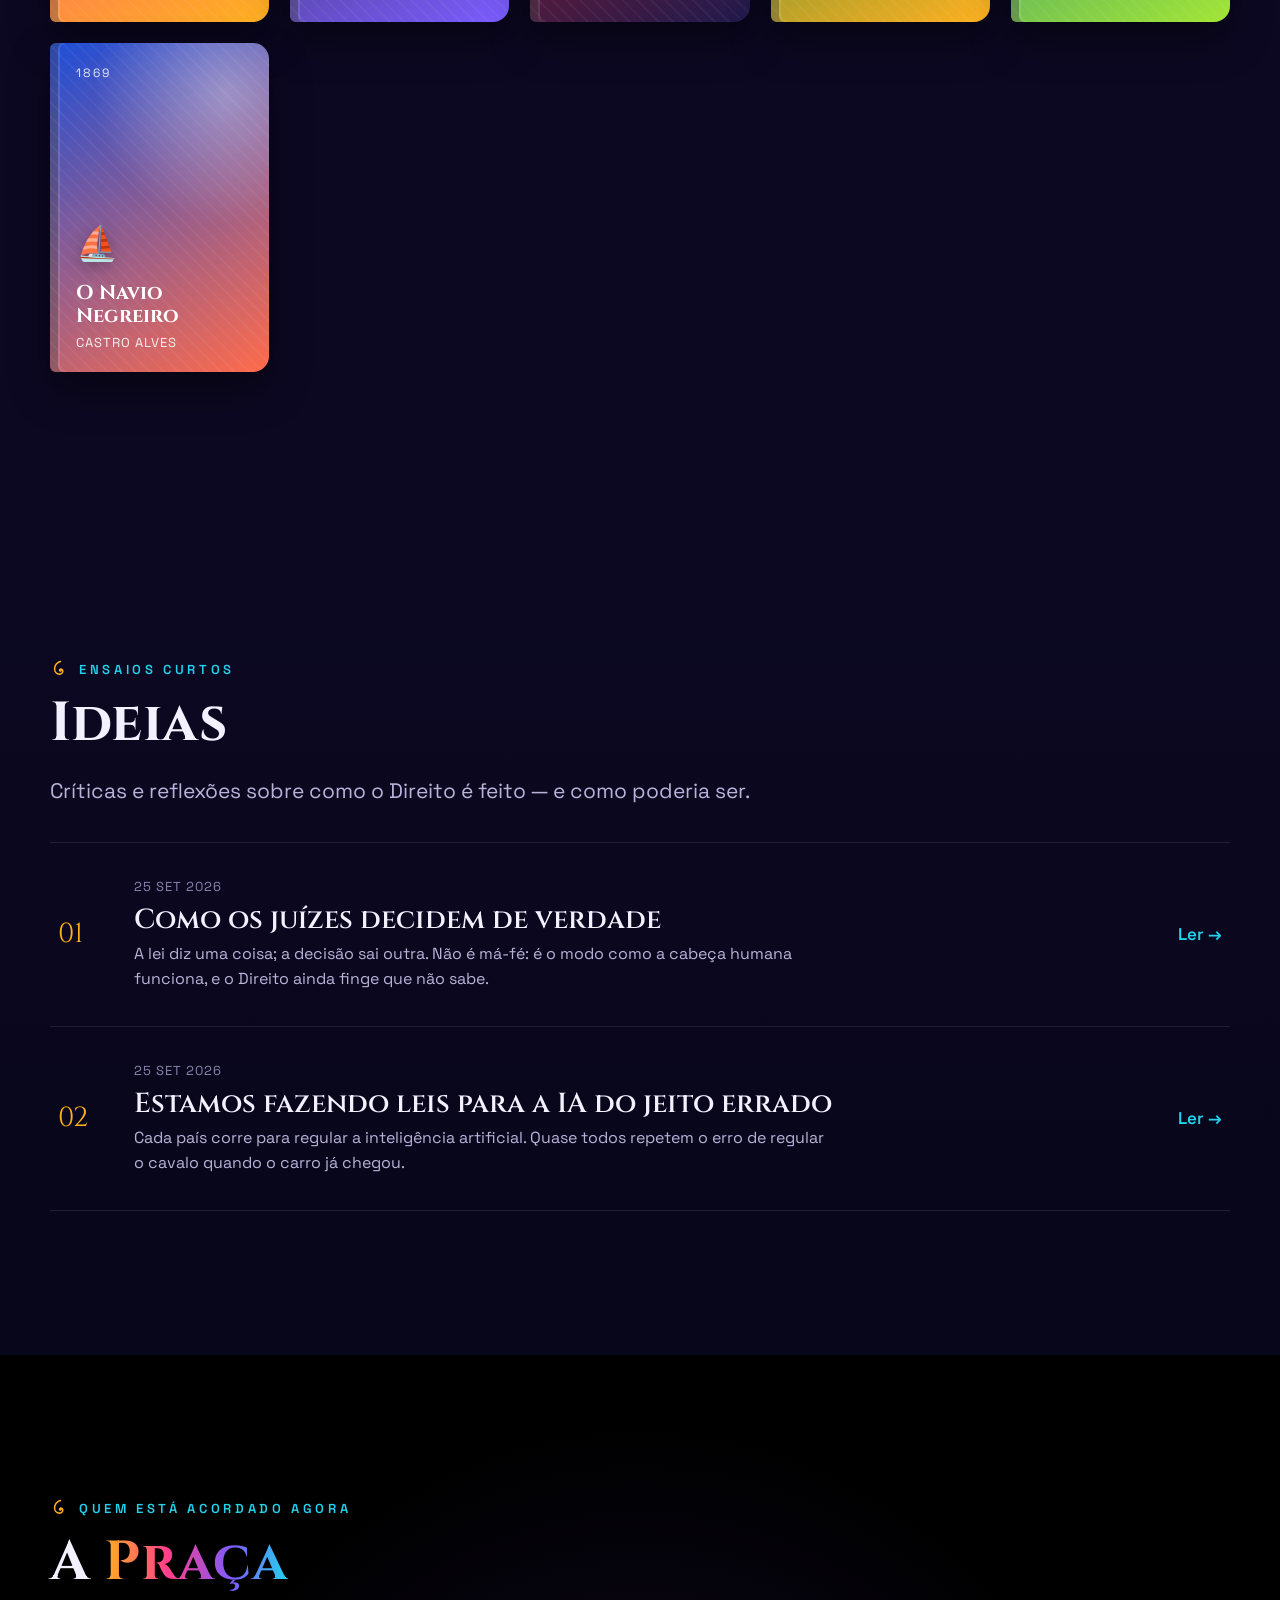
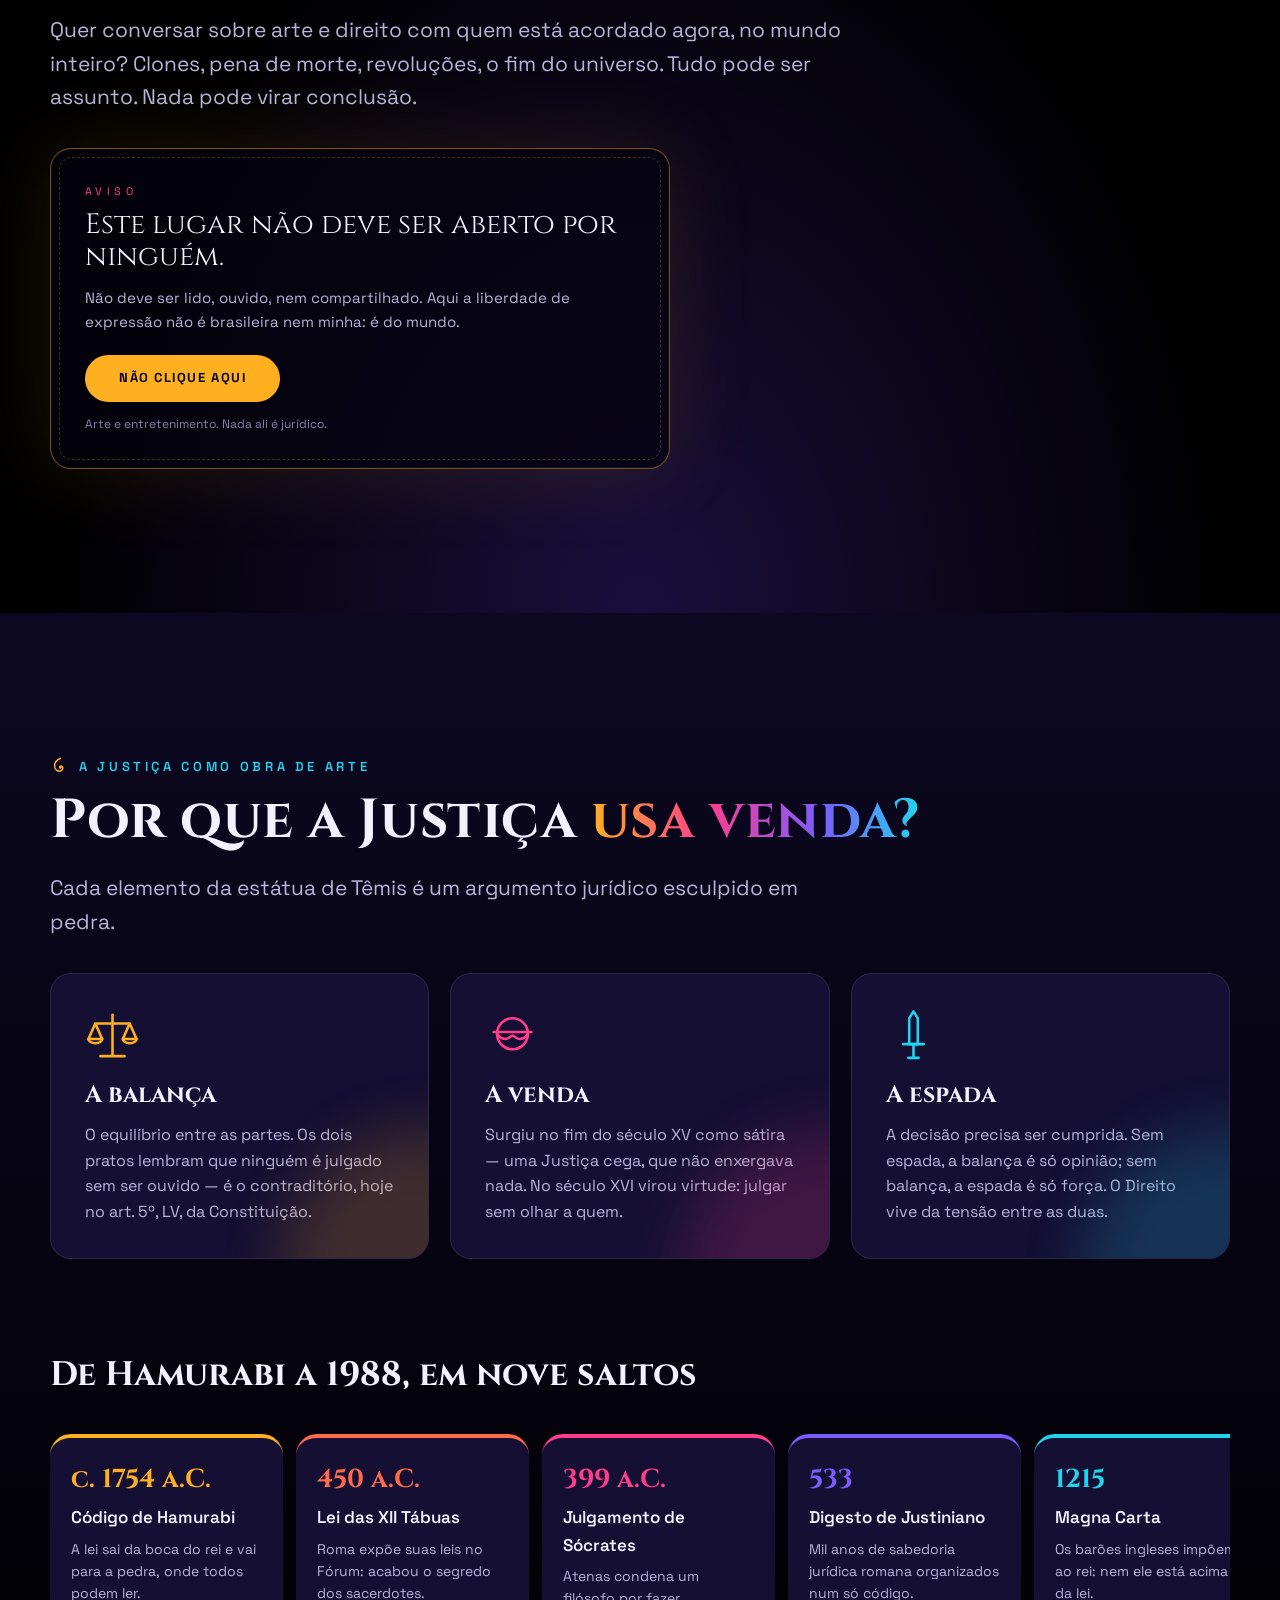
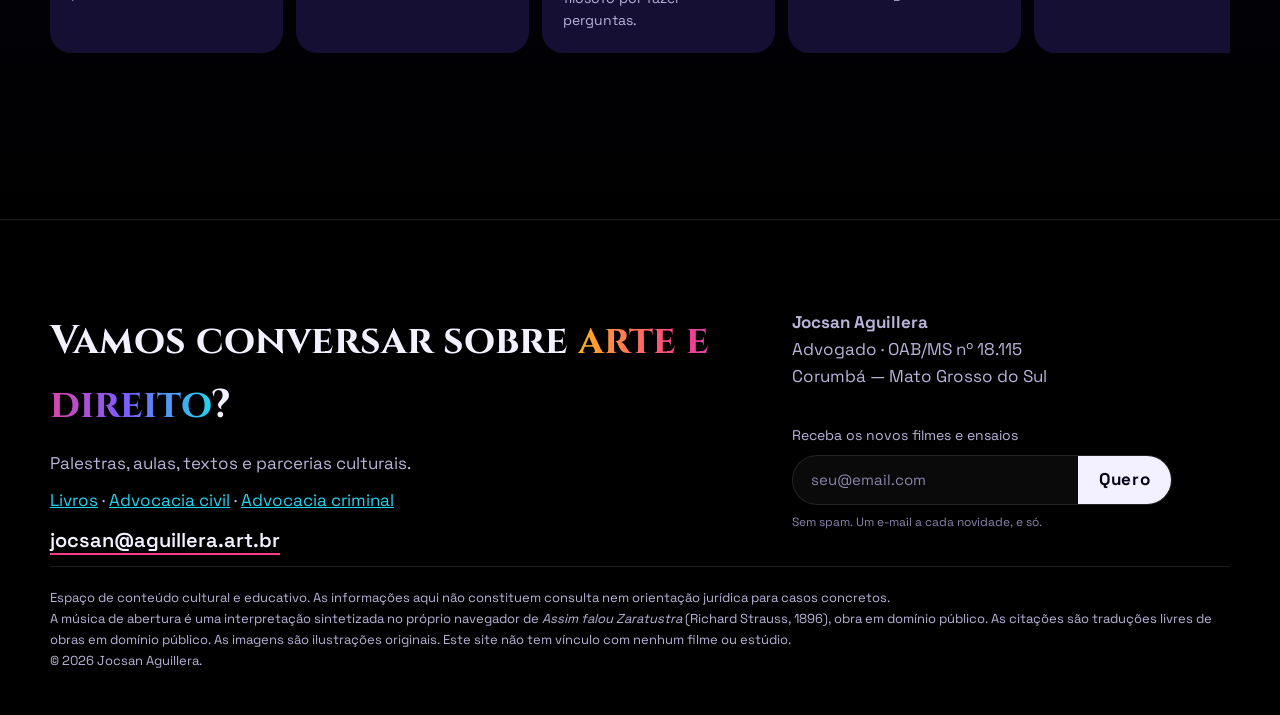
==== commit e47da98d: "Estilo clássico das páginas de advocacia, menu e sitemap" ====
--- a/index.html
+++ b/index.html
@@ -46,7 +46,7 @@
       <li><a href="#simbolos">Símbolos</a></li>
       <li><a class="nav-praca" href="#praca">Praça</a></li>
       <li><a href="livros/">Livros</a></li>
-      <li><a href="advogado-criminal-drogas/">Advocacia</a></li>
+      <li><a href="advocacia-civil/">Advocacia</a></li>
       <li><a href="#contato">Contato</a></li>
     </ul>
     <div class="nav-acoes">
@@ -284,7 +284,7 @@
         <div>
           <h2>Vamos conversar sobre <span class="arco-texto">arte e direito</span>?</h2>
           <p>Palestras, aulas, textos e parcerias culturais.</p>
-          <p><a href="livros/">Livros</a> · <a href="advogado-criminal-drogas/">Advocacia criminal</a></p>
+          <p><a href="livros/">Livros</a> · <a href="advocacia-civil/">Advocacia civil</a> · <a href="advogado-criminal-drogas/">Advocacia criminal</a></p>
           <p><a class="contato-email" href="mailto:jocsan@aguillera.art.br">jocsan@aguillera.art.br</a></p>
         </div>
         <div>
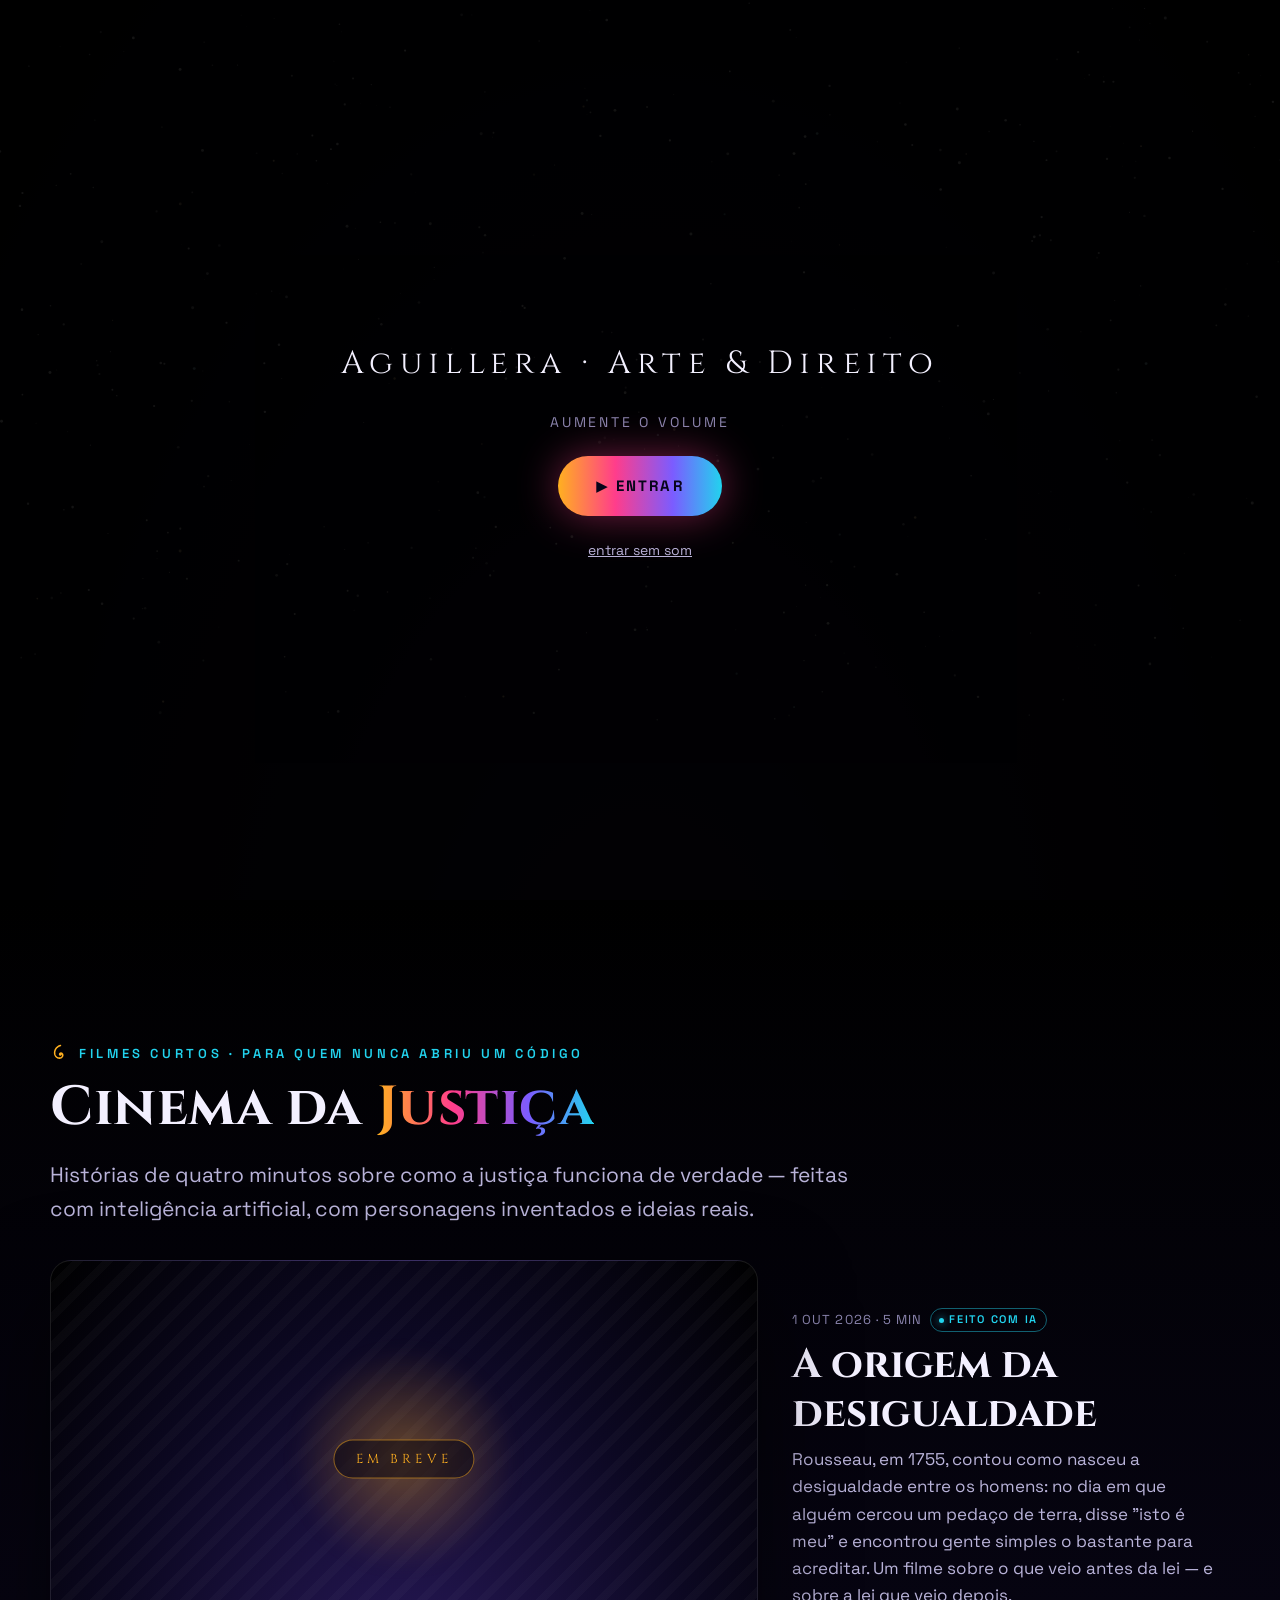
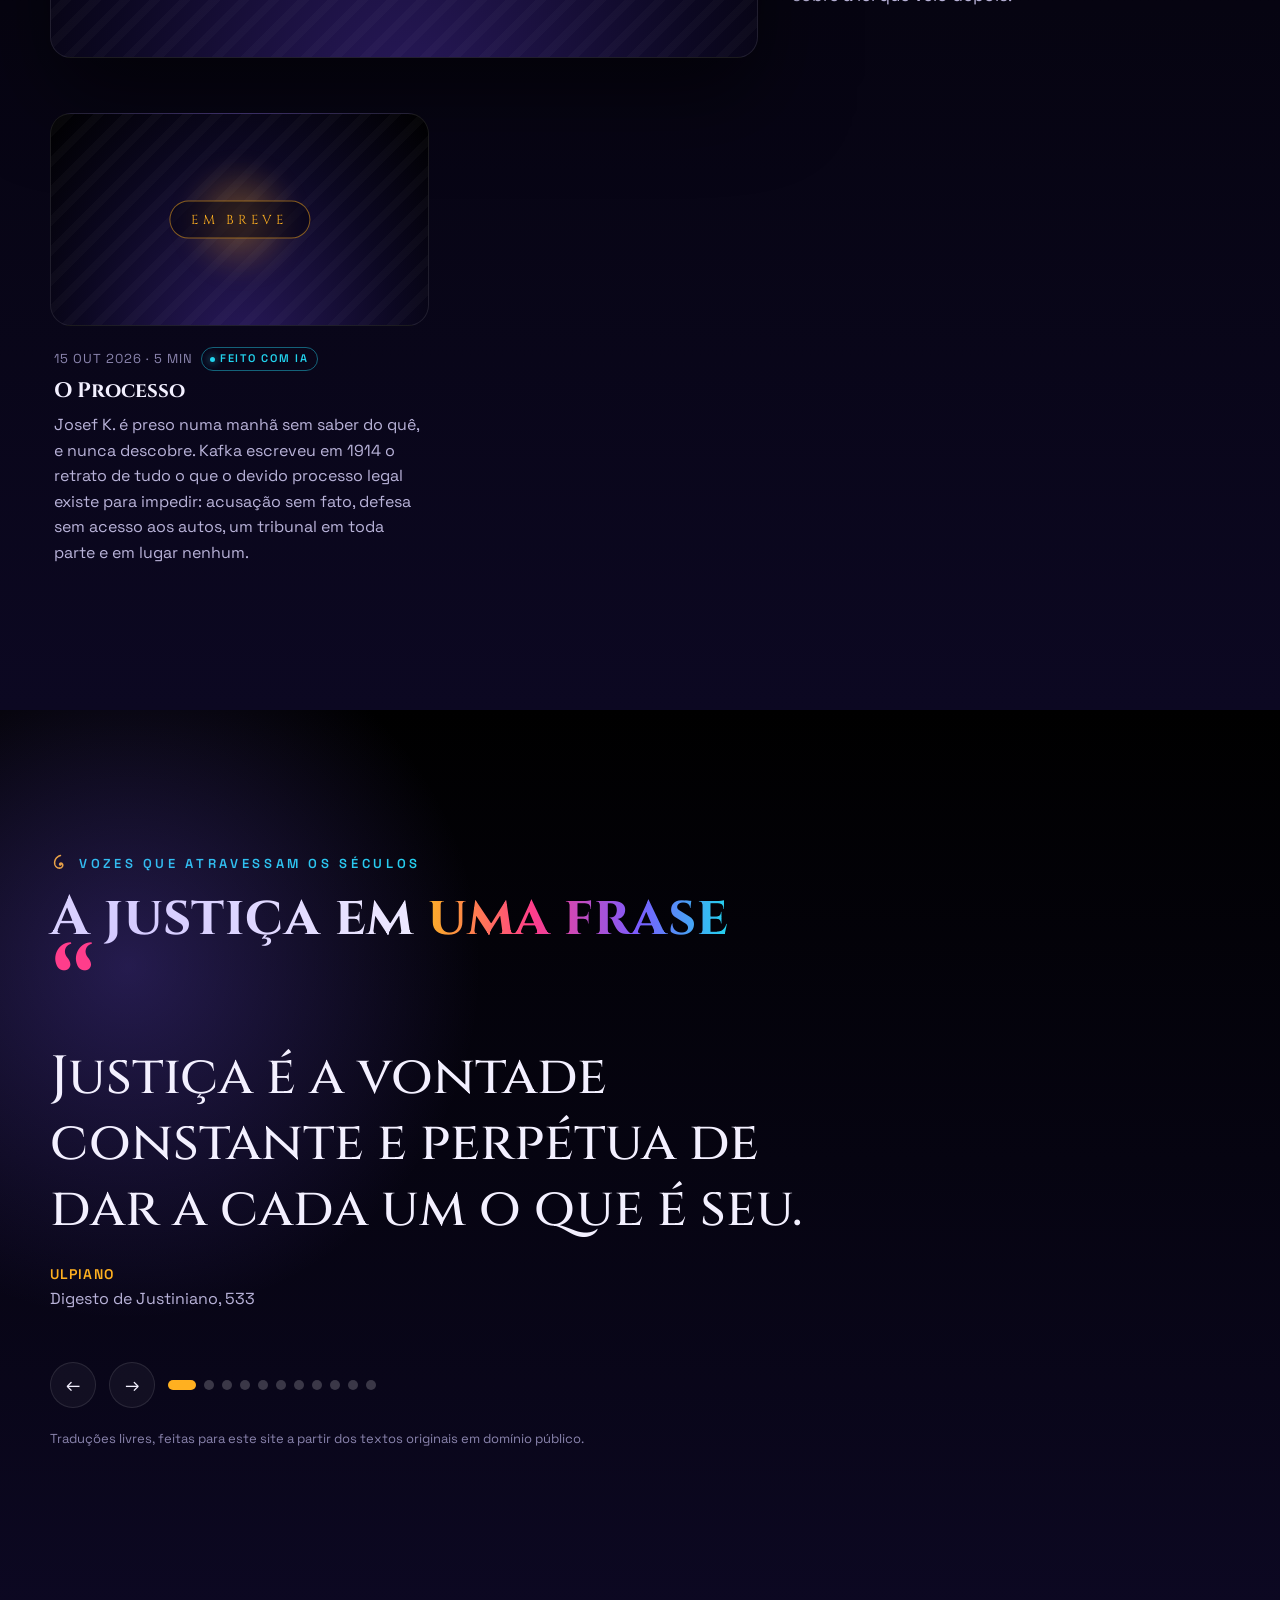
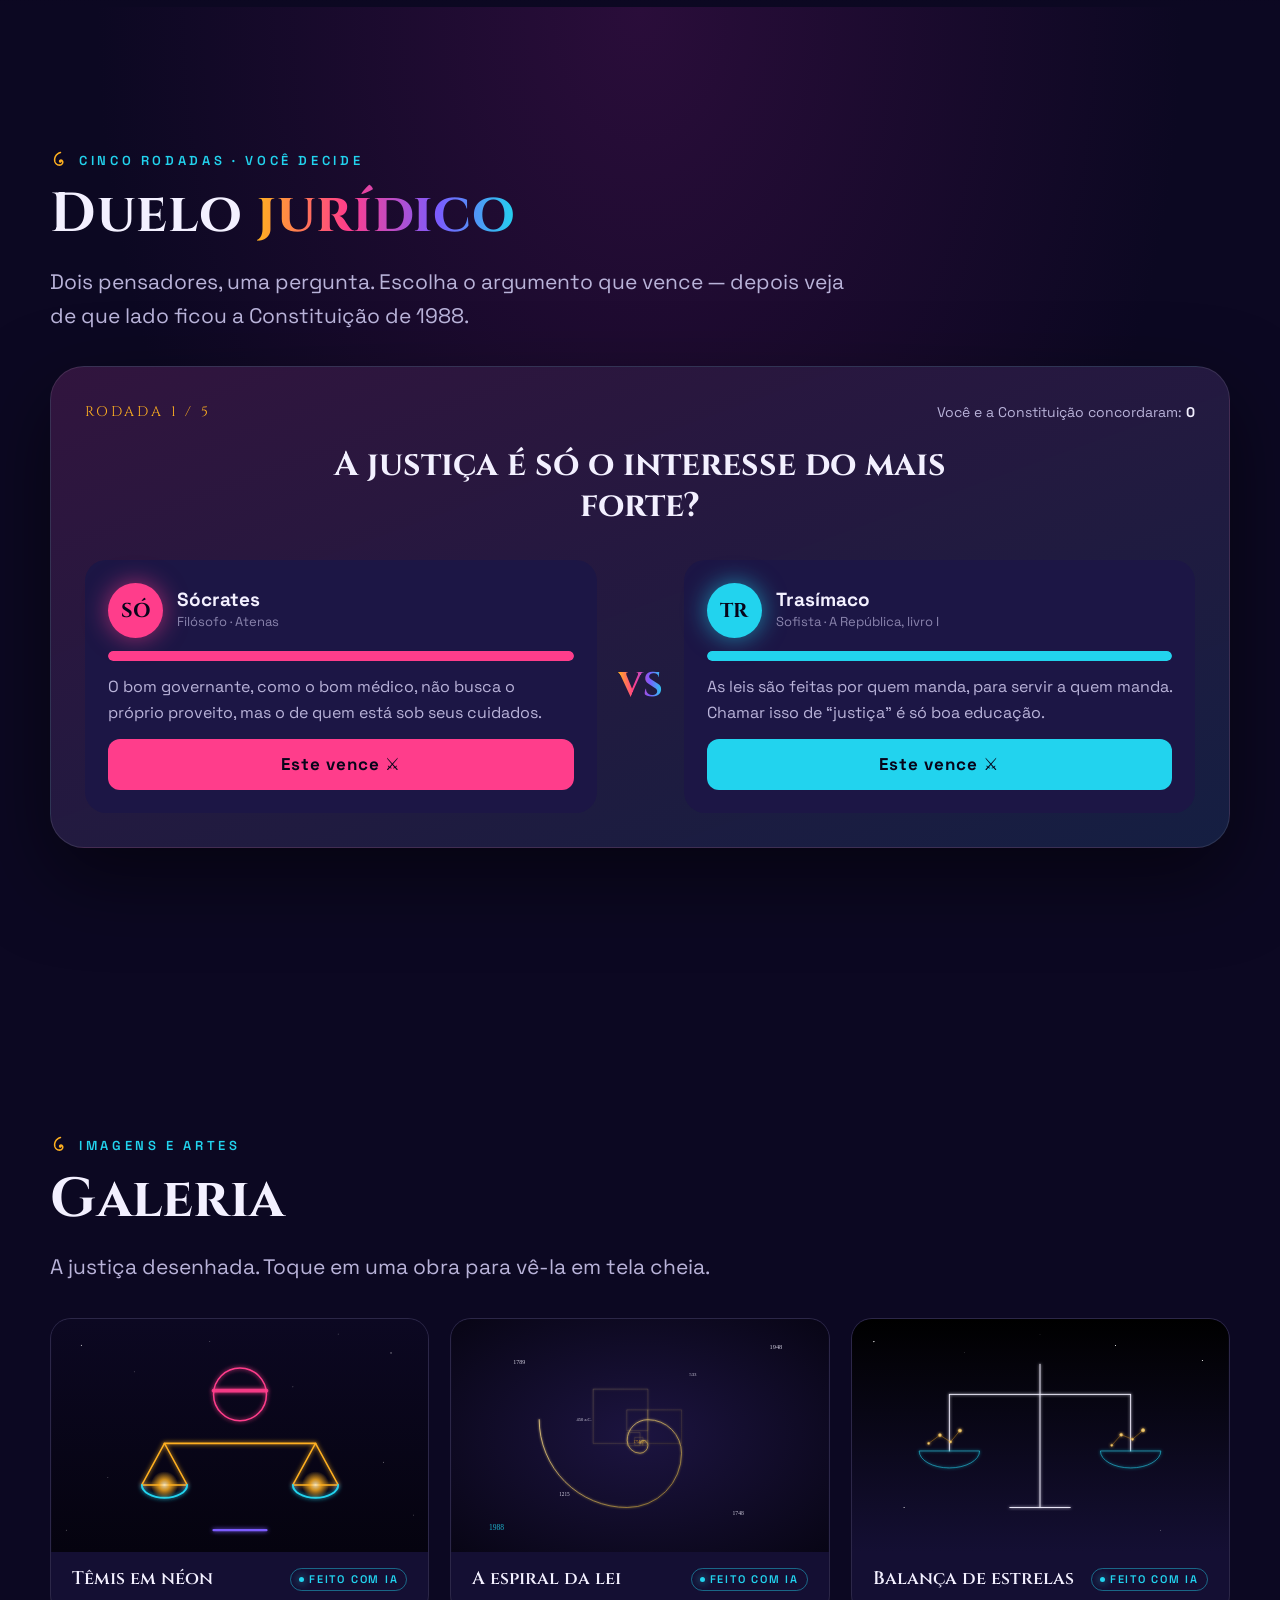
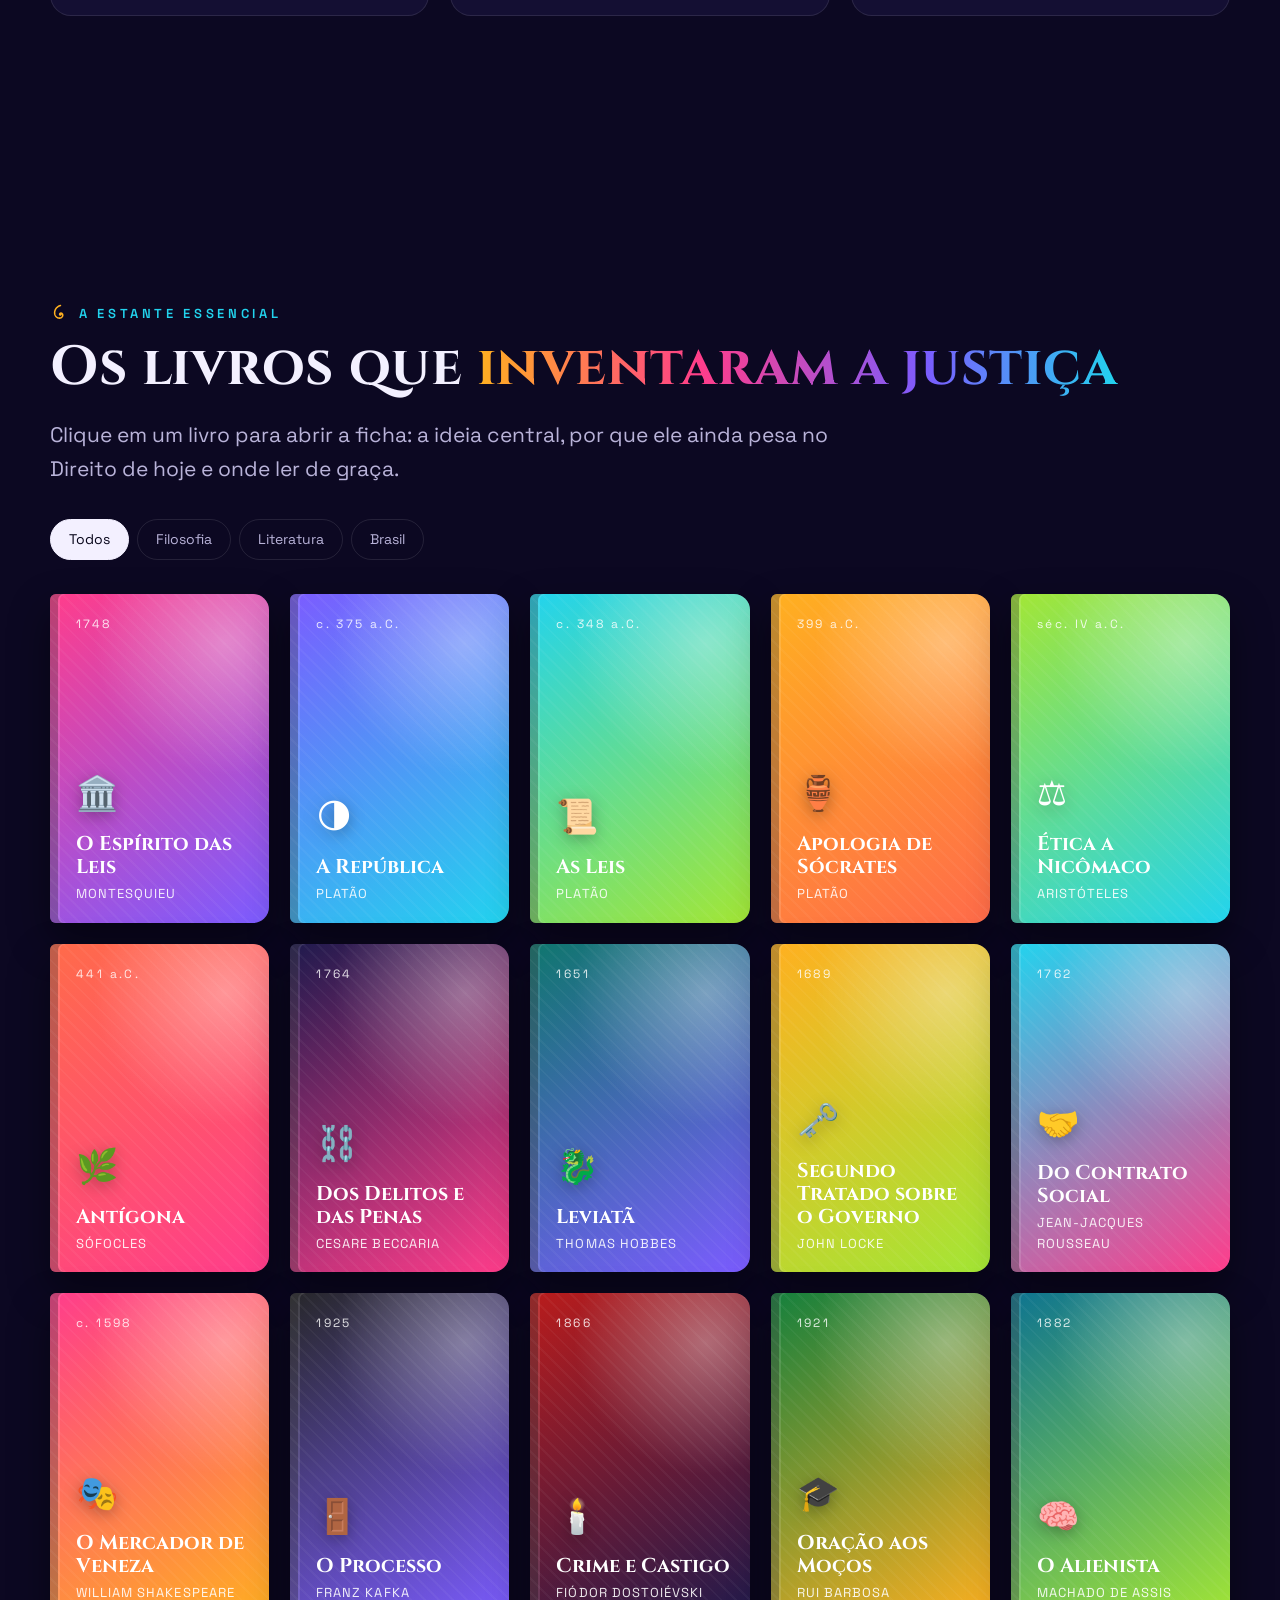
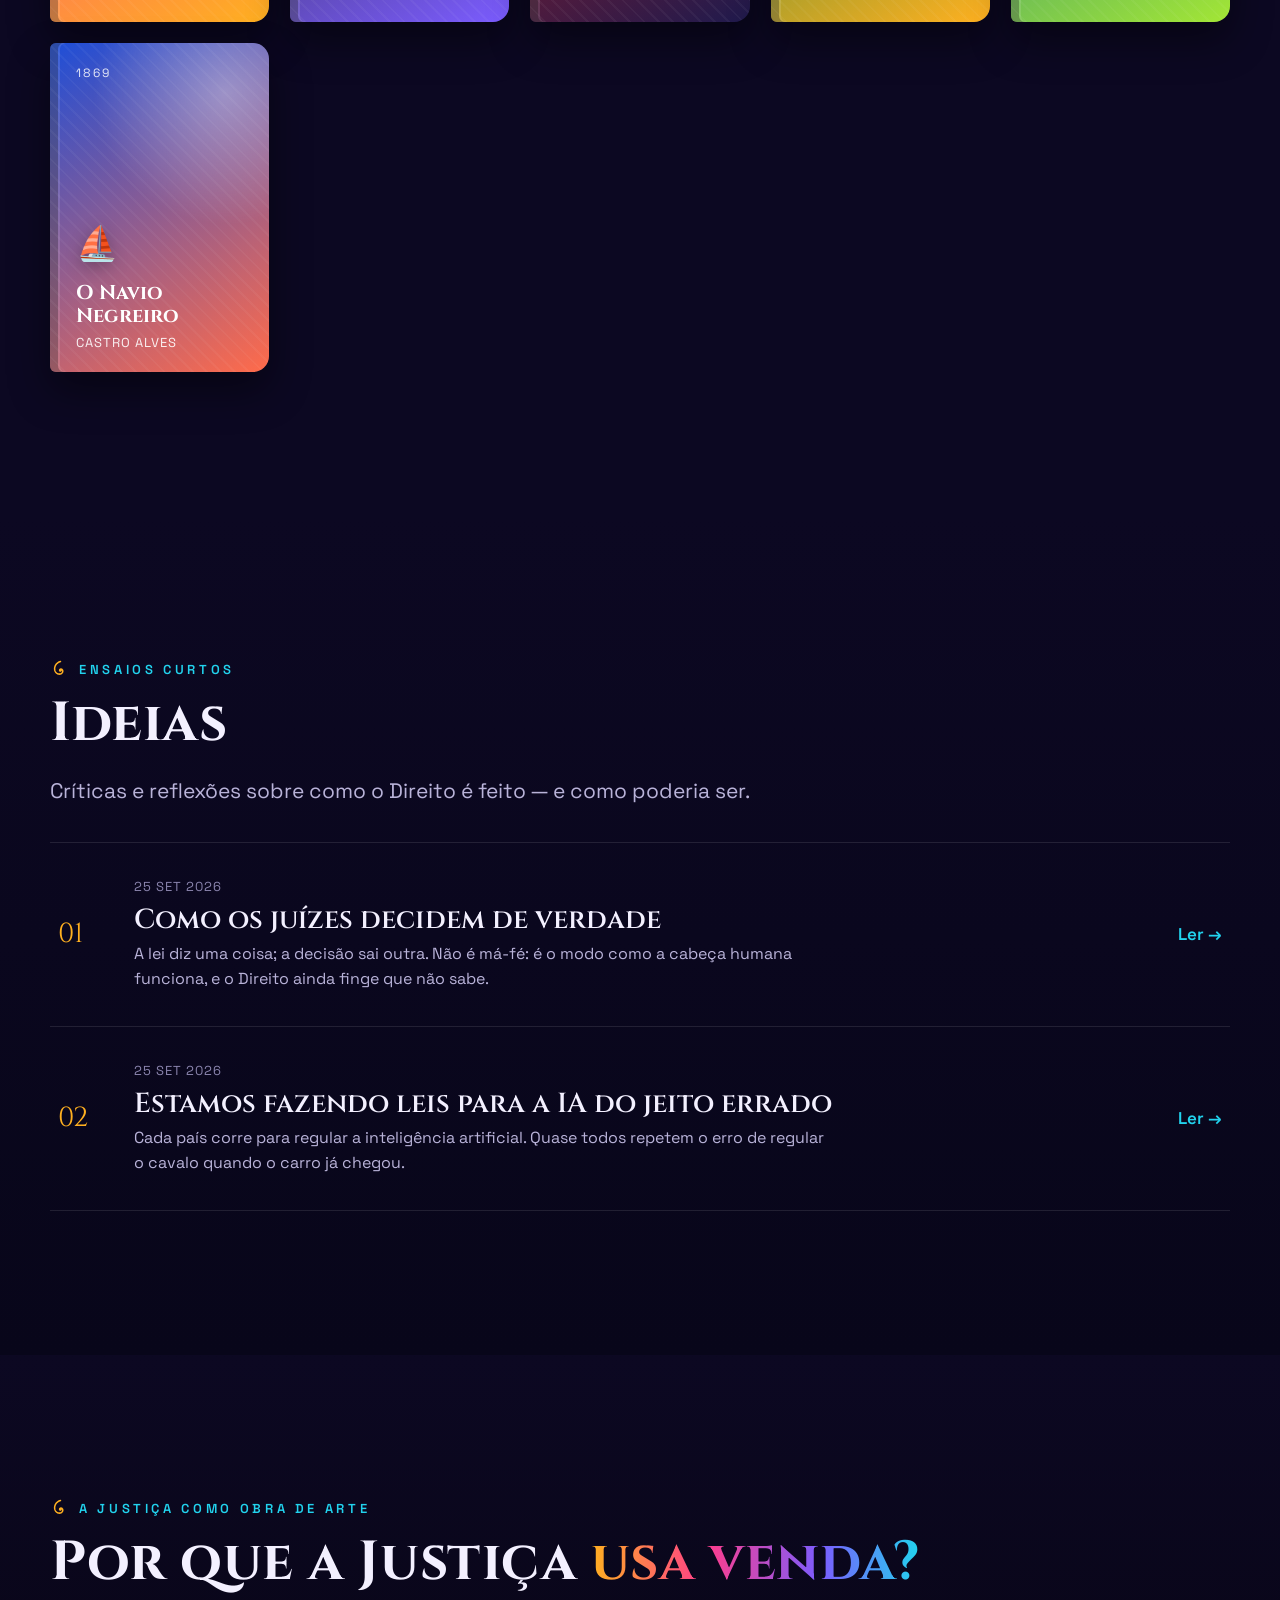
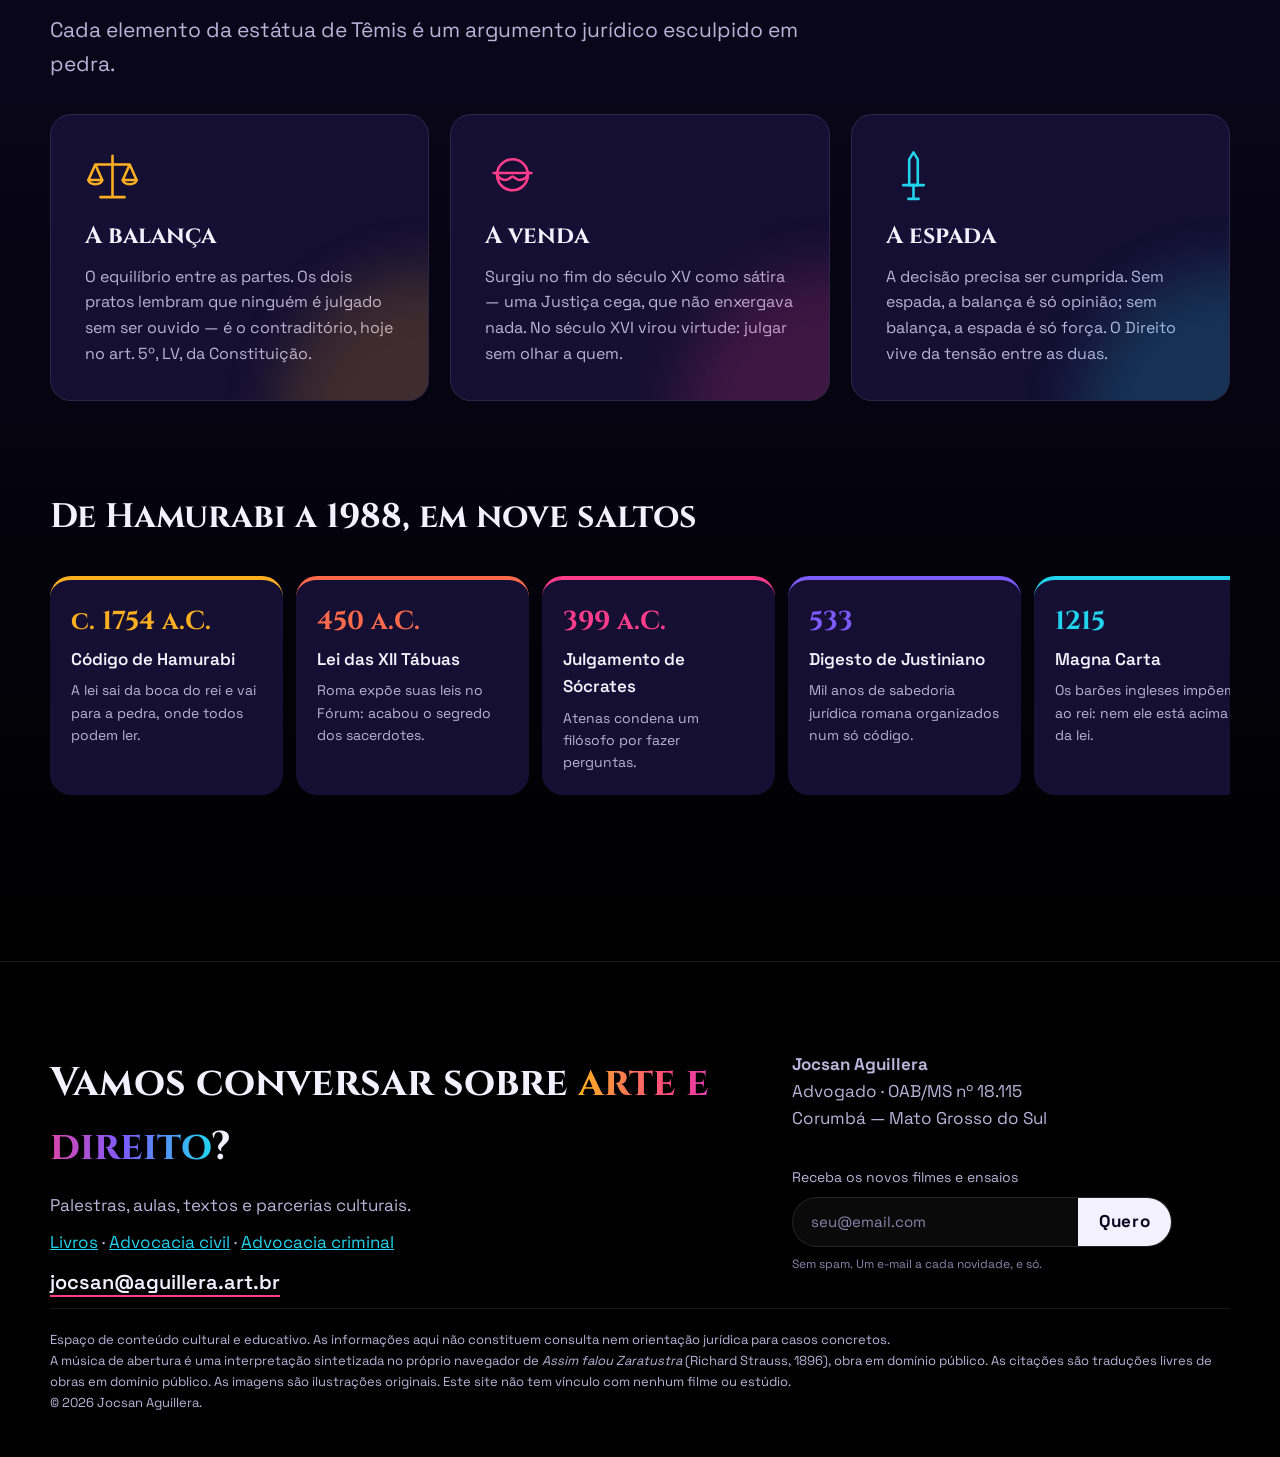
==== commit 20f67aa4: "Remove a Praça: seção da página inicial, link do menu, estilo e a pasta /praca Co-Authored-By: Claud" ====
--- a/index.html
+++ b/index.html
@@ -44,7 +44,6 @@
       <li><a href="#biblioteca">Biblioteca</a></li>
       <li><a href="#ideias">Ideias</a></li>
       <li><a href="#simbolos">Símbolos</a></li>
-      <li><a class="nav-praca" href="#praca">Praça</a></li>
       <li><a href="livros/">Livros</a></li>
       <li><a href="advocacia-civil/">Advocacia</a></li>
       <li><a href="#contato">Contato</a></li>
@@ -228,22 +227,6 @@
       <button class="tela-seta prox" id="tela-prox" aria-label="Próxima">→</button>
     </dialog>
 
-    <!-- ============ A PRAÇA (chamada) ============ -->
-    <section class="chamada-praca" id="praca">
-      <div class="embrulho">
-        <p class="sobretitulo">Quem está acordado agora</p>
-        <h2 class="titulo-secao revela">A <span class="arco-texto">Praça</span></h2>
-        <p class="lead revela">Quer conversar sobre arte e direito com quem está acordado agora, no mundo inteiro? Clones, pena de morte, revoluções, o fim do universo. Tudo pode ser assunto. Nada pode virar conclusão.</p>
-        <div class="placa revela">
-          <p class="placa-aviso">Aviso</p>
-          <p class="placa-titulo">Este lugar não deve ser aberto por ninguém.</p>
-          <p class="placa-texto">Não deve ser lido, ouvido, nem compartilhado. Aqui a liberdade de expressão não é brasileira nem minha: é do mundo.</p>
-          <a class="nao-clique" href="praca/">Não clique aqui</a>
-          <small>Arte e entretenimento. Nada ali é jurídico.</small>
-        </div>
-      </div>
-    </section>
-
     <!-- ============ SÍMBOLOS & LINHA DO TEMPO ============ -->
     <section class="simbolos" id="simbolos">
       <div class="embrulho">
--- a/style.css
+++ b/style.css
@@ -631,24 +631,3 @@
   .nav ul li:last-child a { border-bottom: 0; }
 }
 
-/* link para a Praça: a única cor viva do menu */
-.nav ul a.nav-praca { color: var(--ouro); }
-
-/* ---------- A Praça: a chamada na página inicial ---------- */
-.chamada-praca { background: radial-gradient(ellipse at 50% 100%, #1a0f3d 0%, #000 65%); overflow: hidden; }
-.placa {
-  position: relative; max-width: 620px; margin-top: 21px; padding: 34px; border-radius: 21px;
-  border: 1px solid rgba(255, 176, 32, 0.45); background: rgba(5, 3, 15, 0.7);
-  box-shadow: 0 0 89px rgba(255, 176, 32, 0.12), inset 0 0 0 1px rgba(255,255,255,0.03);
-}
-.placa::before { content: ''; position: absolute; inset: 8px; border: 1px dashed rgba(255, 176, 32, 0.25); border-radius: 13px; pointer-events: none; }
-.placa-aviso { margin: 0 0 8px; font-size: 11px; letter-spacing: 0.4em; text-transform: uppercase; color: var(--magenta); }
-.placa-titulo { margin: 0 0 13px; font-family: var(--serif); font-size: clamp(22px, 3vw, 28px); line-height: 1.15; }
-.placa-texto { margin: 0 0 21px; color: var(--texto-2); font-size: 15px; }
-.nao-clique {
-  display: inline-block; border-radius: 999px; padding: 13px 34px; text-decoration: none;
-  background: var(--ouro); color: #07051a; font-weight: 700; letter-spacing: 0.12em; text-transform: uppercase; font-size: 13px;
-  transition: transform 0.2s, box-shadow 0.2s;
-}
-.nao-clique:hover { transform: scale(1.04); box-shadow: 0 0 34px rgba(255, 176, 32, 0.45); }
-.placa small { display: block; margin-top: 13px; font-size: 12px; color: var(--texto-3); }
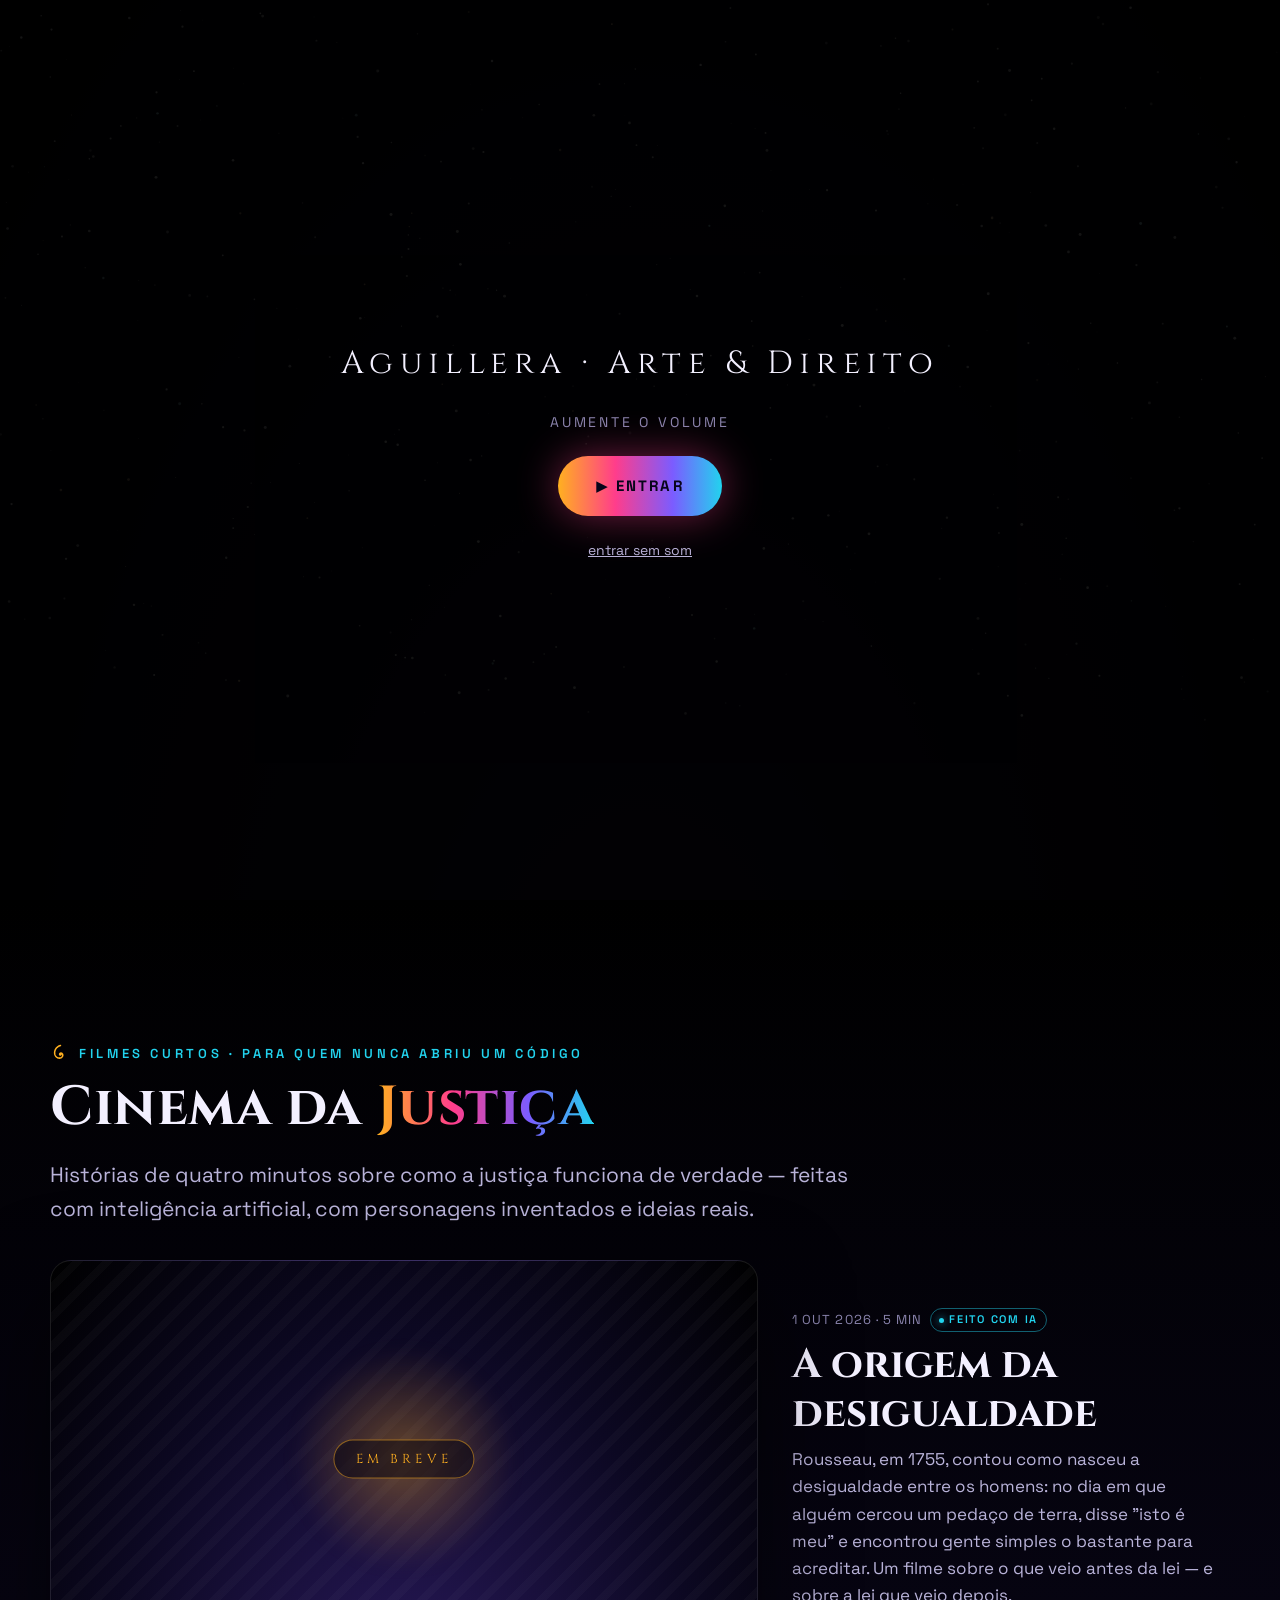
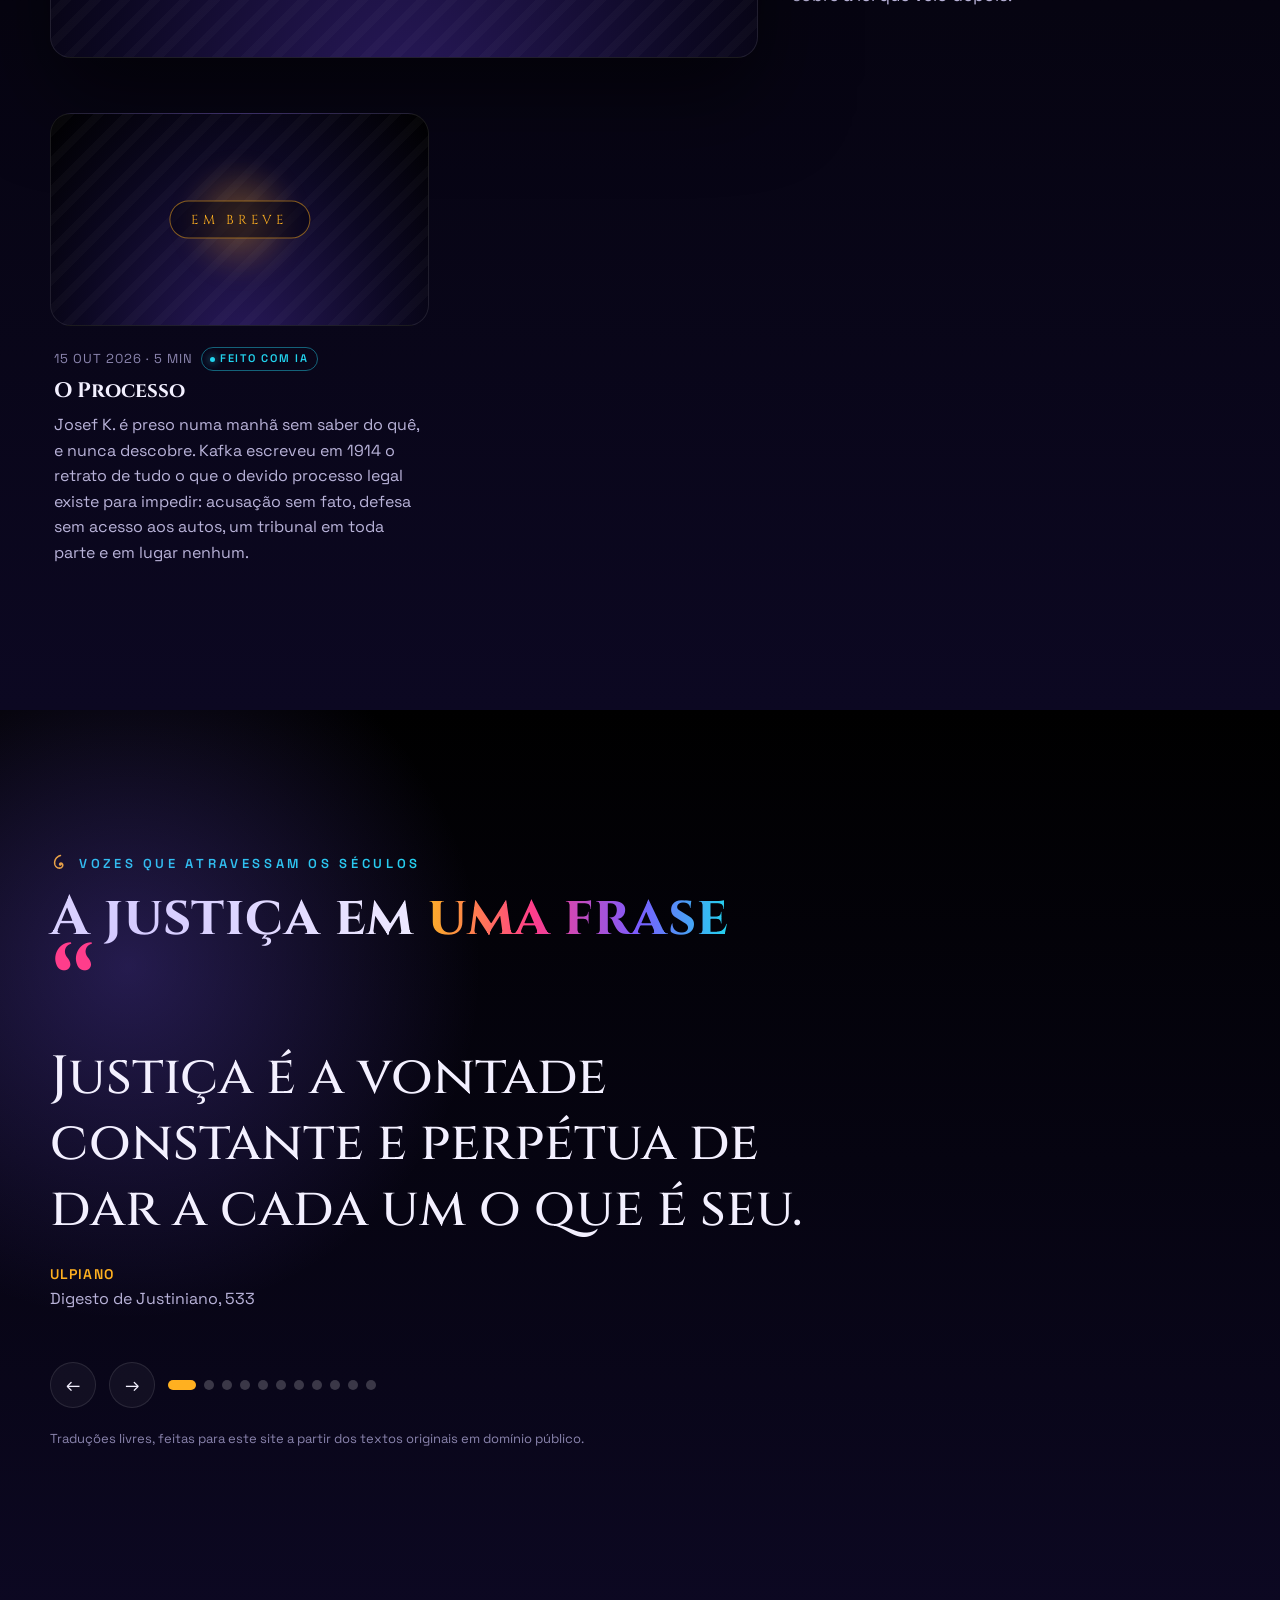
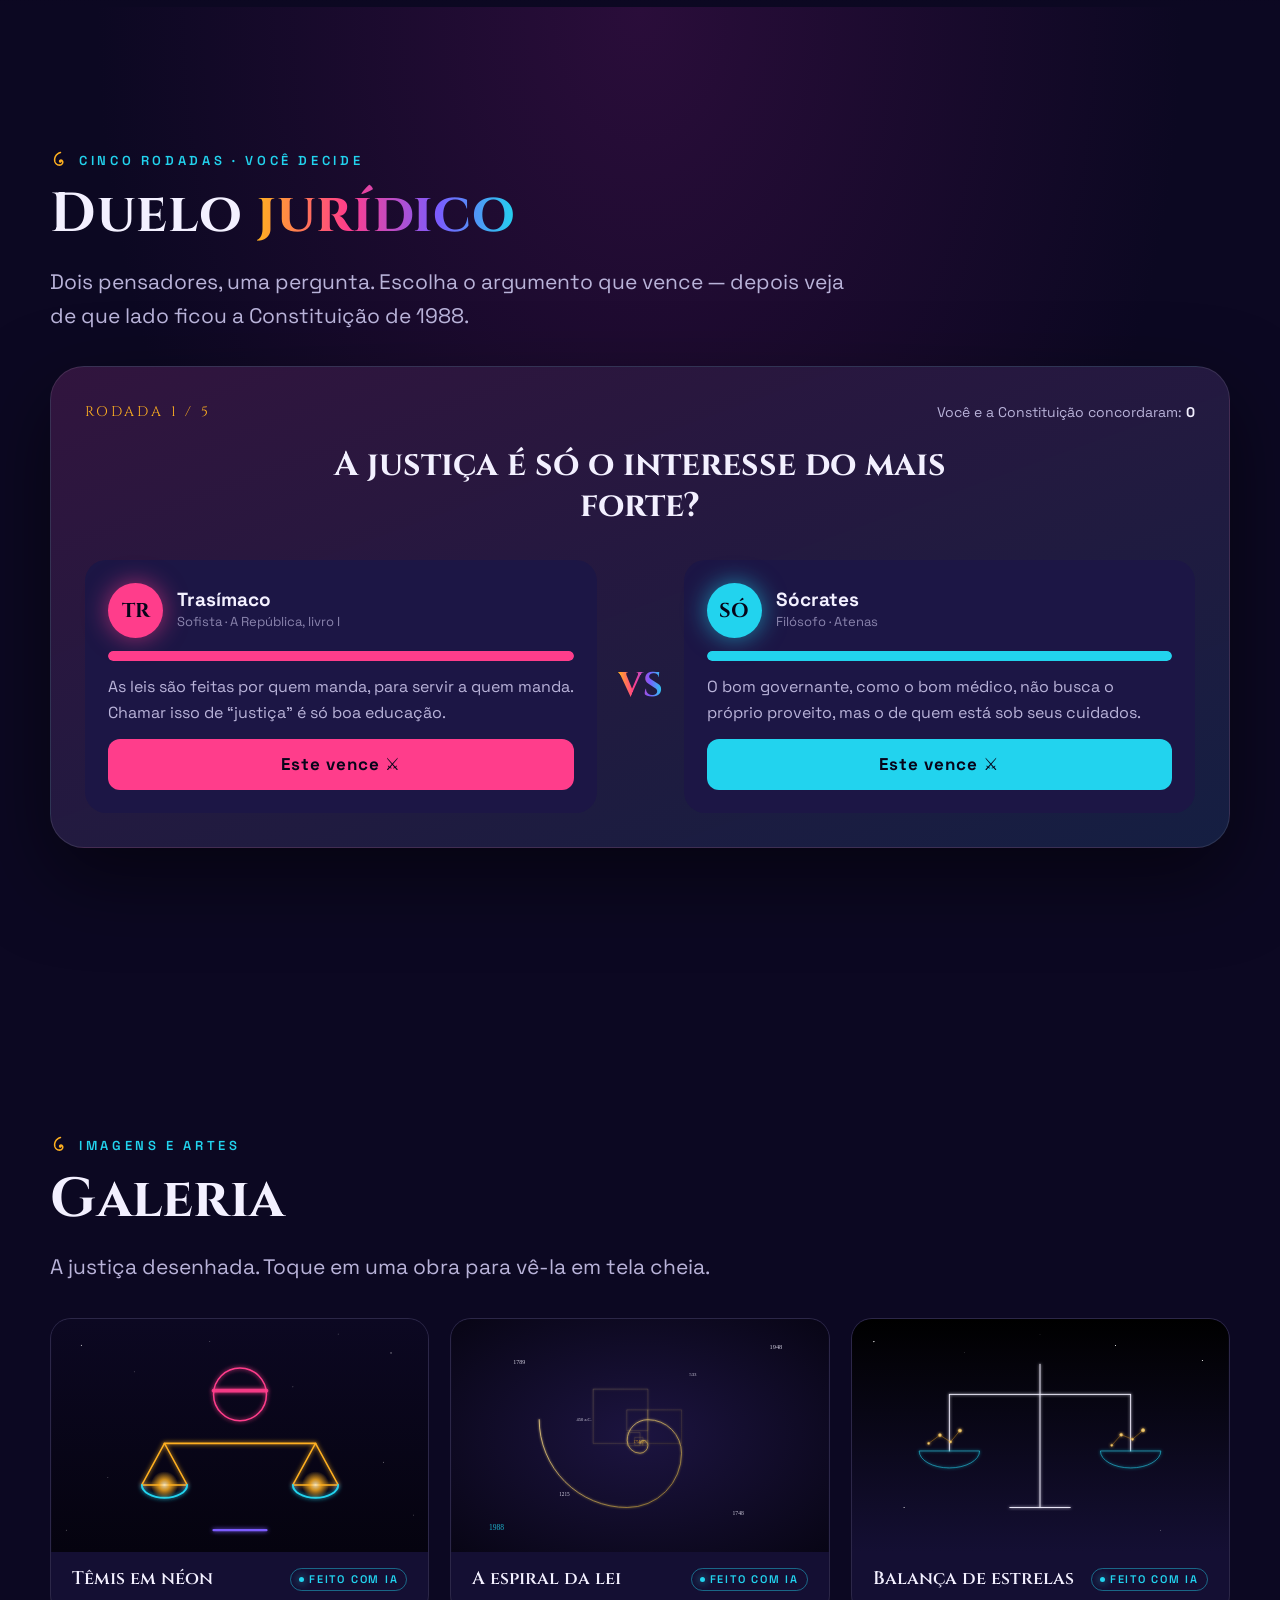
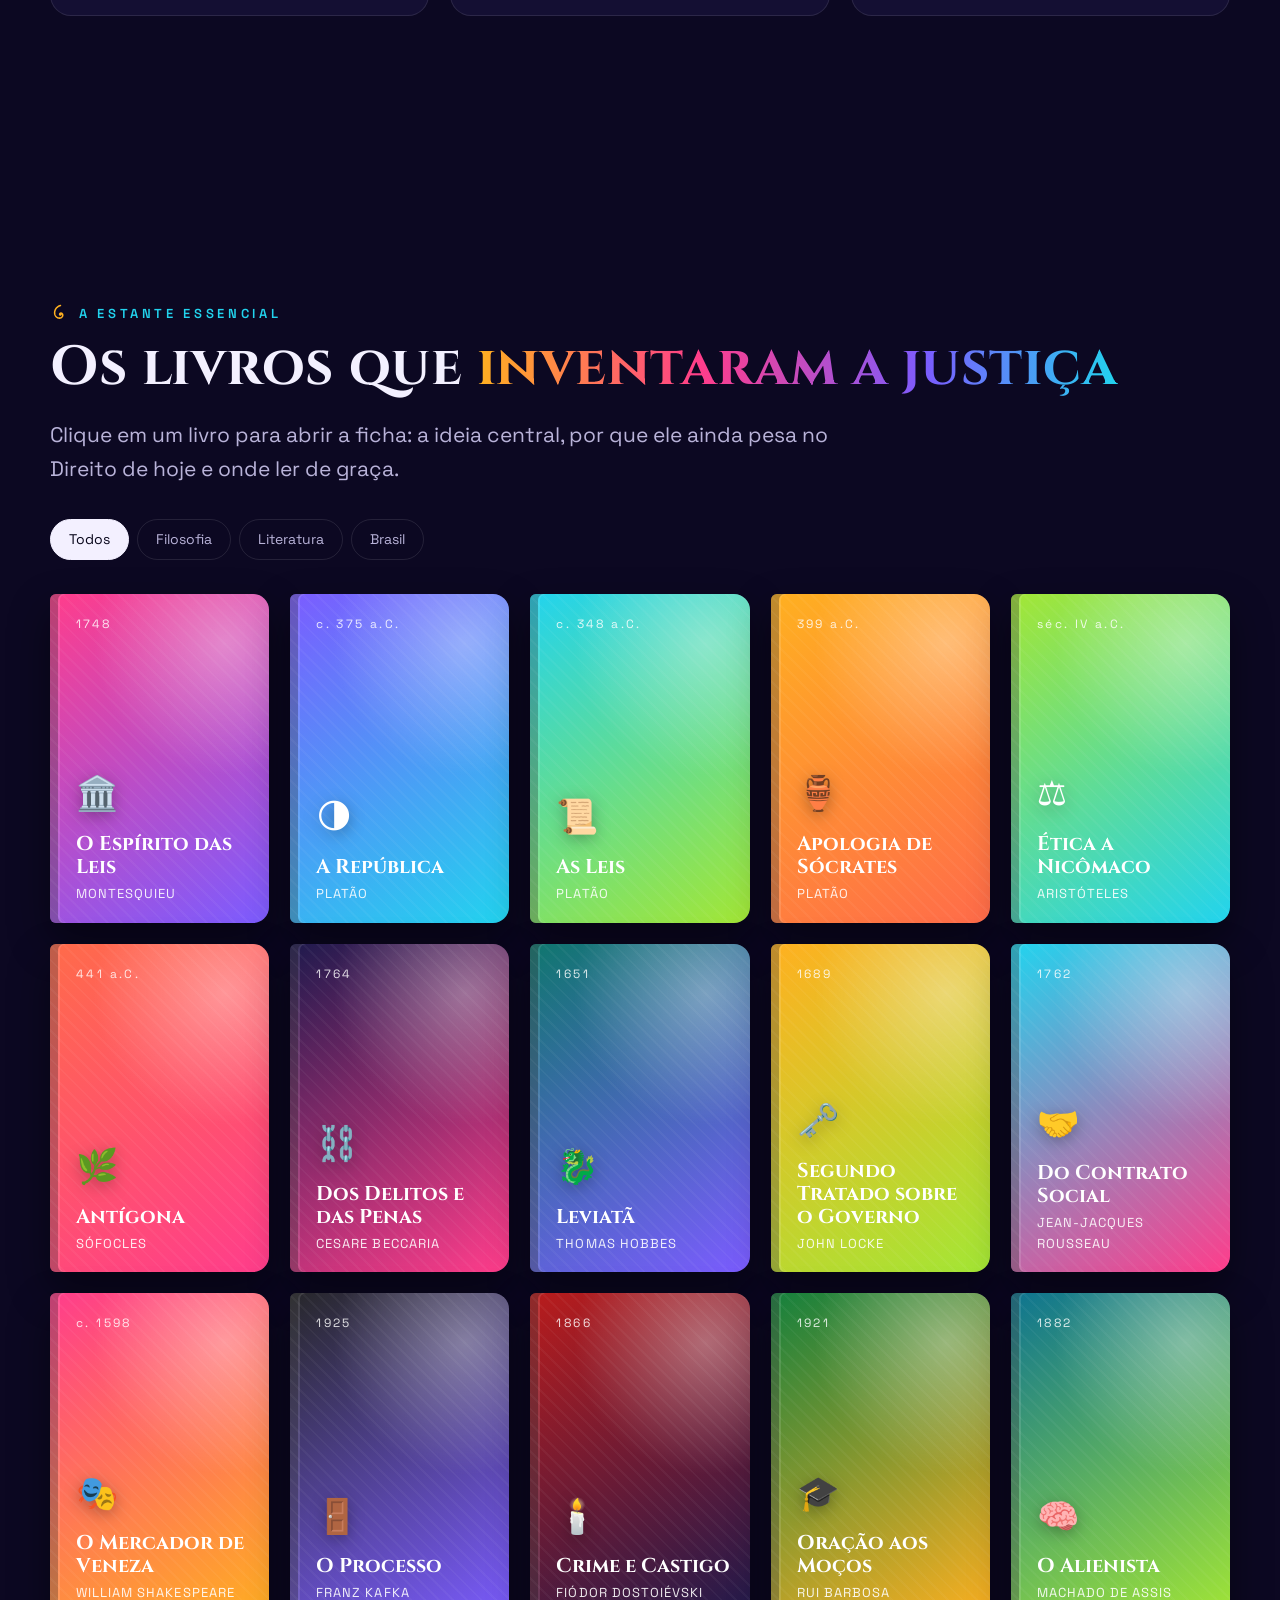
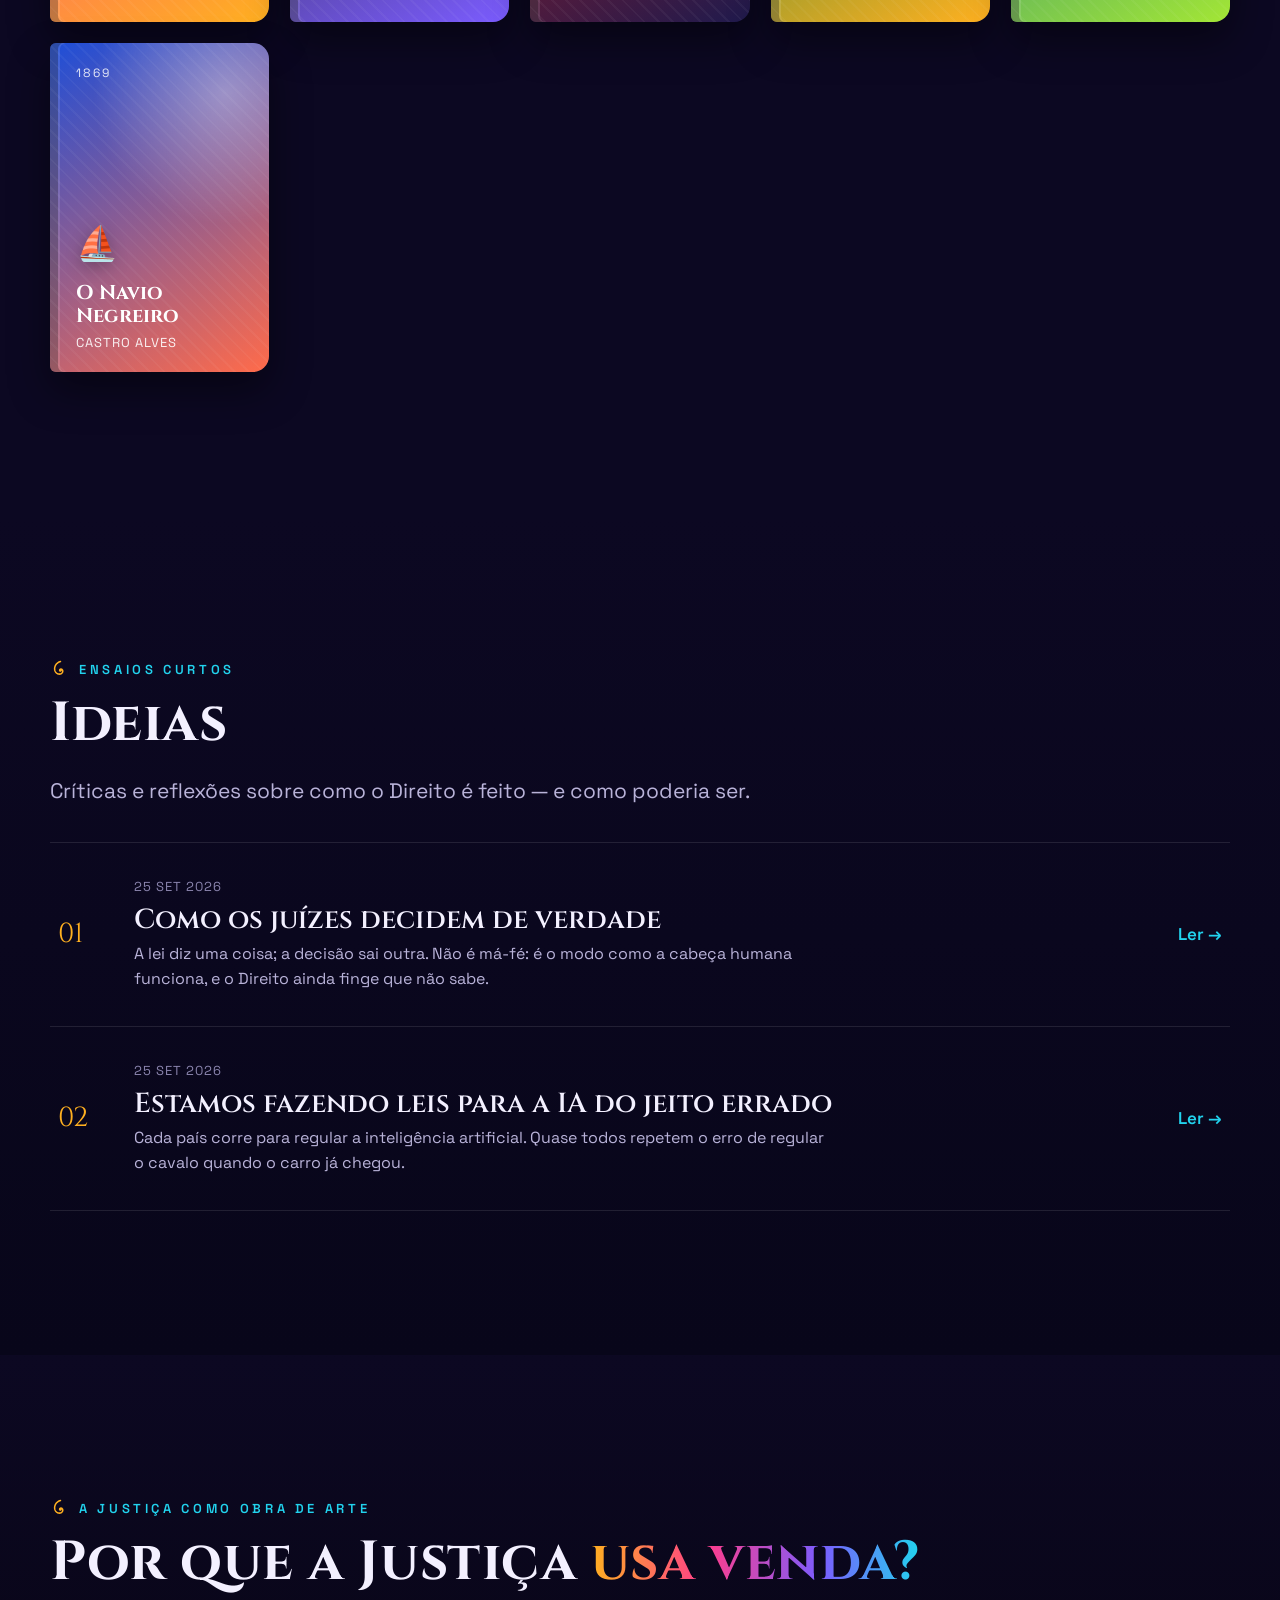
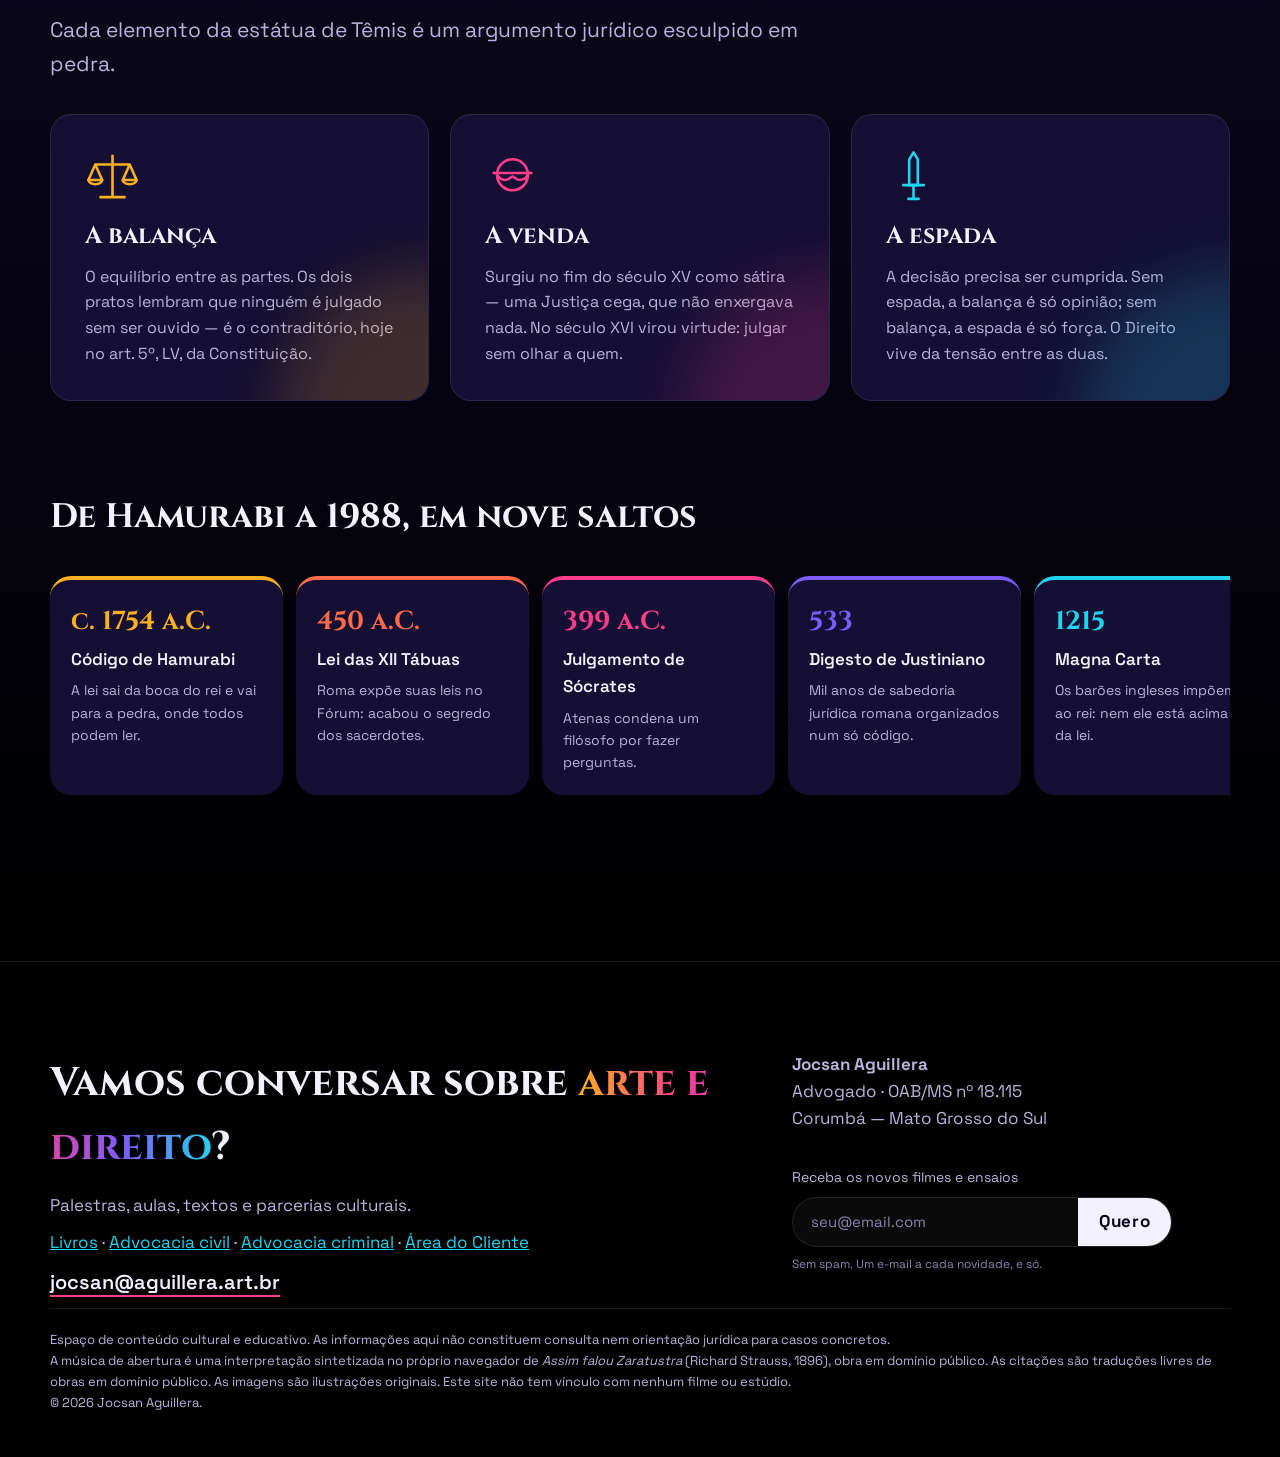
==== commit d8d7b939: "Liga o site à Área do Cliente e conta as visitas Botão Área do Cliente no menu de todas as páginas, " ====
--- a/index.html
+++ b/index.html
@@ -47,6 +47,7 @@
       <li><a href="livros/">Livros</a></li>
       <li><a href="advocacia-civil/">Advocacia</a></li>
       <li><a href="#contato">Contato</a></li>
+      <li><a class="nav-area" href="https://area.aguillera.art.br/">Área do Cliente</a></li>
     </ul>
     <div class="nav-acoes">
       <button class="botao-som" id="botao-som" aria-pressed="false">🔊 Som</button>
@@ -267,7 +268,7 @@
         <div>
           <h2>Vamos conversar sobre <span class="arco-texto">arte e direito</span>?</h2>
           <p>Palestras, aulas, textos e parcerias culturais.</p>
-          <p><a href="livros/">Livros</a> · <a href="advocacia-civil/">Advocacia civil</a> · <a href="advogado-criminal-drogas/">Advocacia criminal</a></p>
+          <p><a href="livros/">Livros</a> · <a href="advocacia-civil/">Advocacia civil</a> · <a href="advogado-criminal-drogas/">Advocacia criminal</a> · <a href="https://area.aguillera.art.br/">Área do Cliente</a></p>
           <p><a class="contato-email" href="mailto:jocsan@aguillera.art.br">jocsan@aguillera.art.br</a></p>
         </div>
         <div>
@@ -294,5 +295,6 @@
   <script src="app.js"></script>
   <script src="conteudo.js"></script>
   <script src="secoes.js"></script>
+  <script src="area-cliente.js" defer></script>
 </body>
 </html>
--- a/style.css
+++ b/style.css
@@ -631,3 +631,7 @@
   .nav ul li:last-child a { border-bottom: 0; }
 }
 
+
+/* Área do Cliente: botão de destaque no menu (página inicial e Livros) */
+.nav ul a.nav-area { color: var(--ouro); border: 1px solid var(--ouro); border-radius: 999px; padding: 6px 14px; white-space: nowrap; }
+.nav ul a.nav-area:hover { background: var(--ouro); color: #000; }
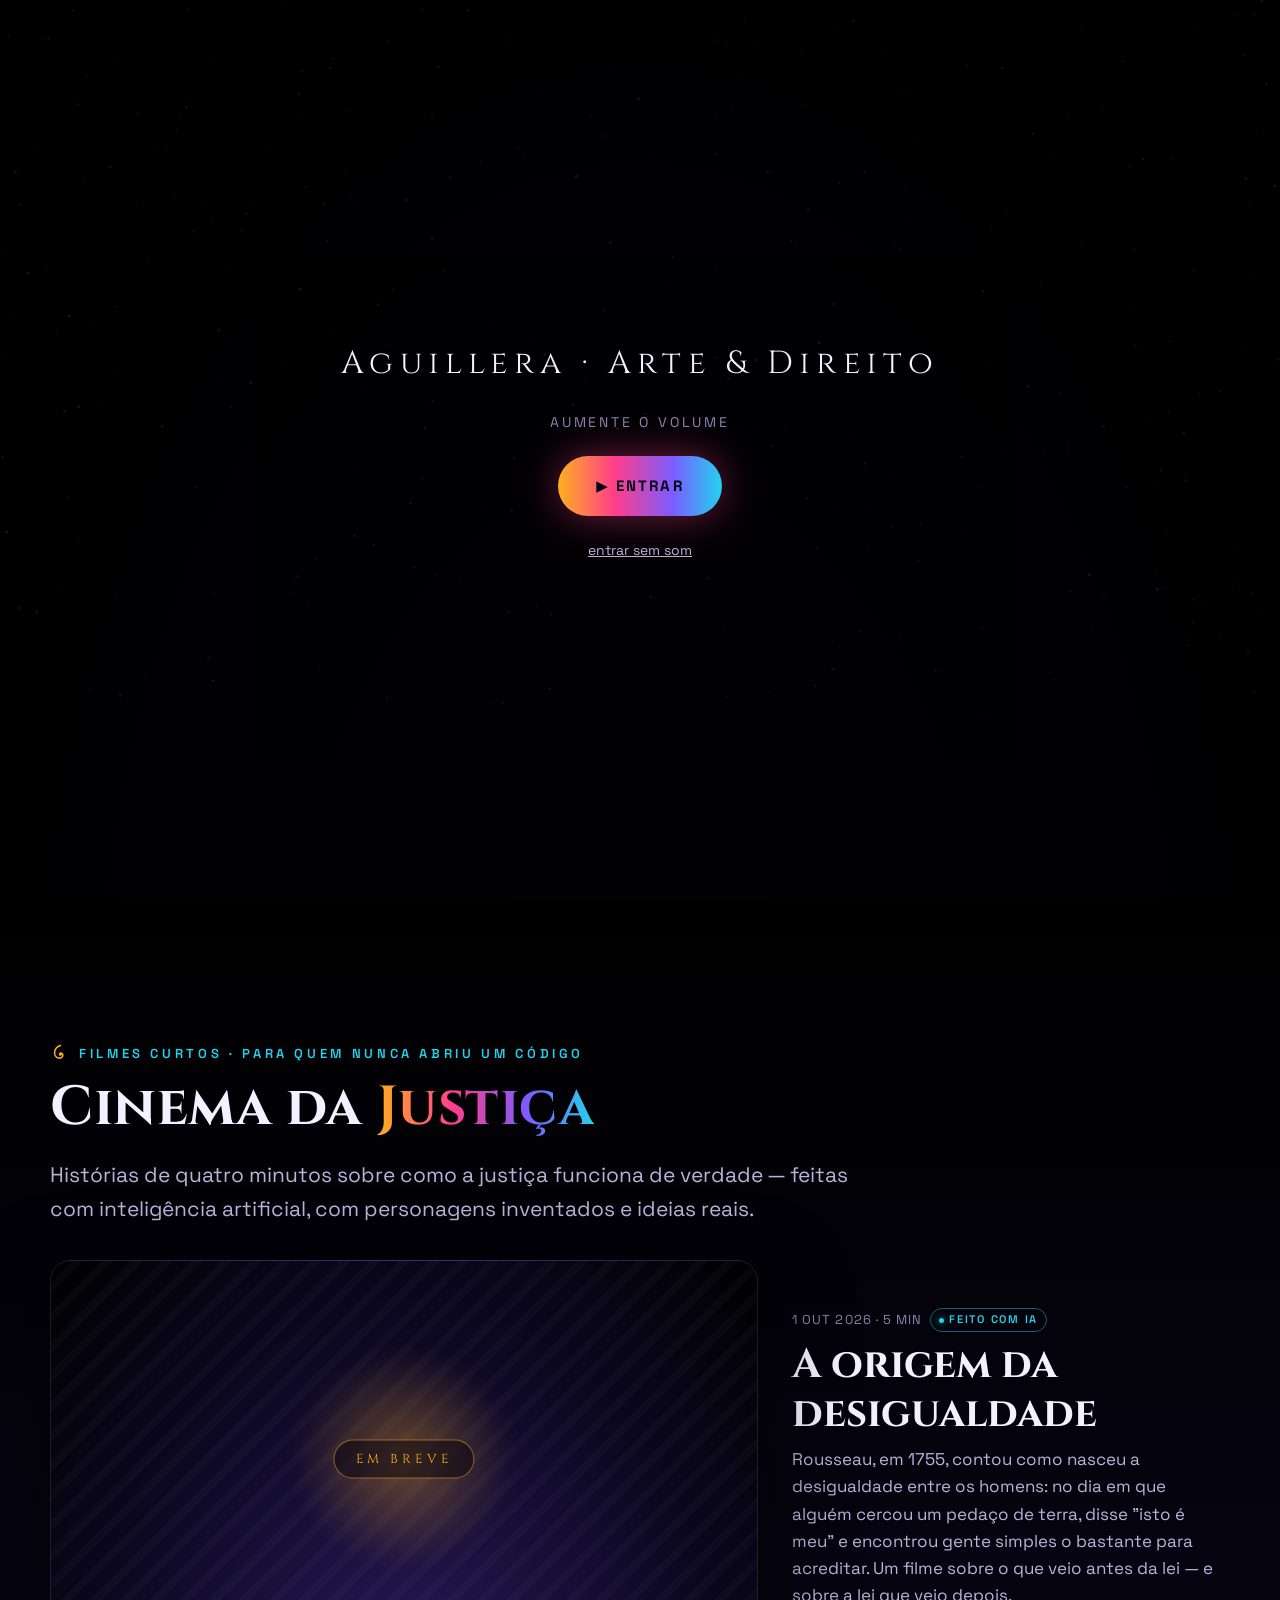
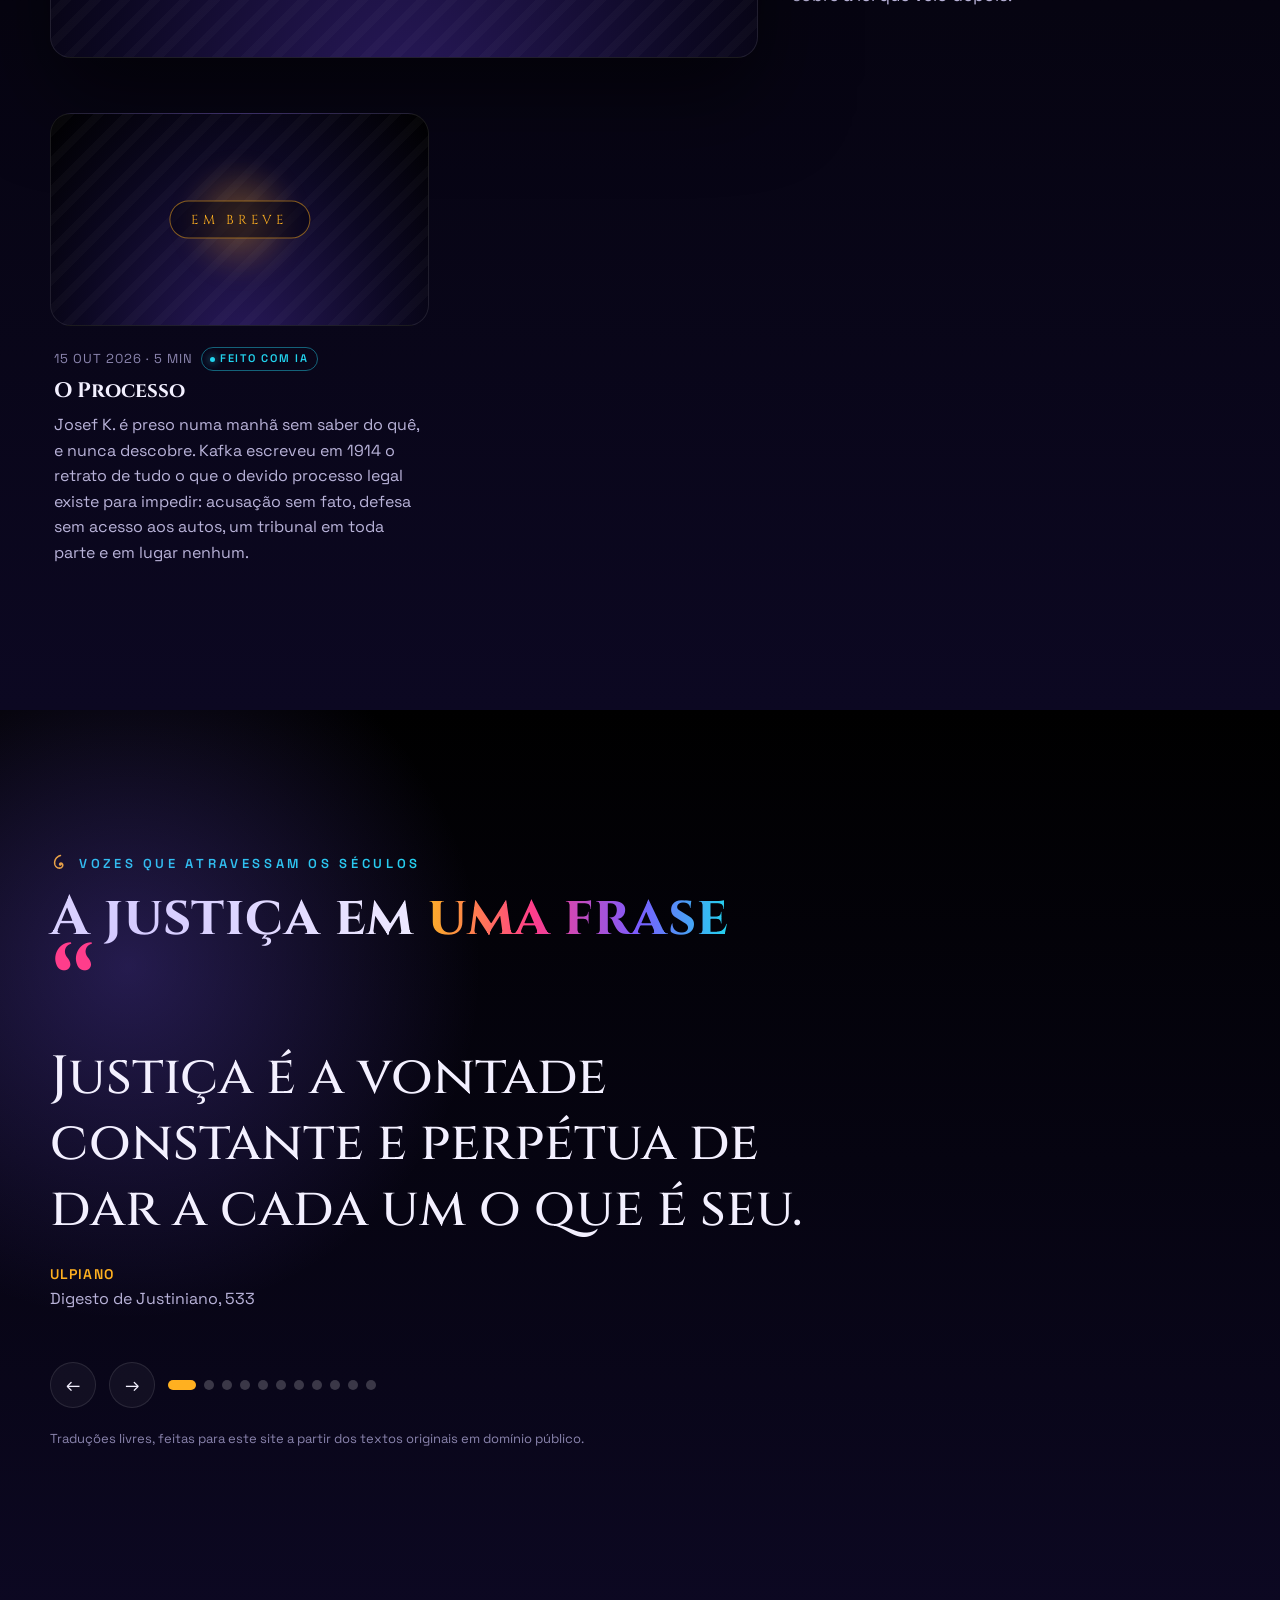
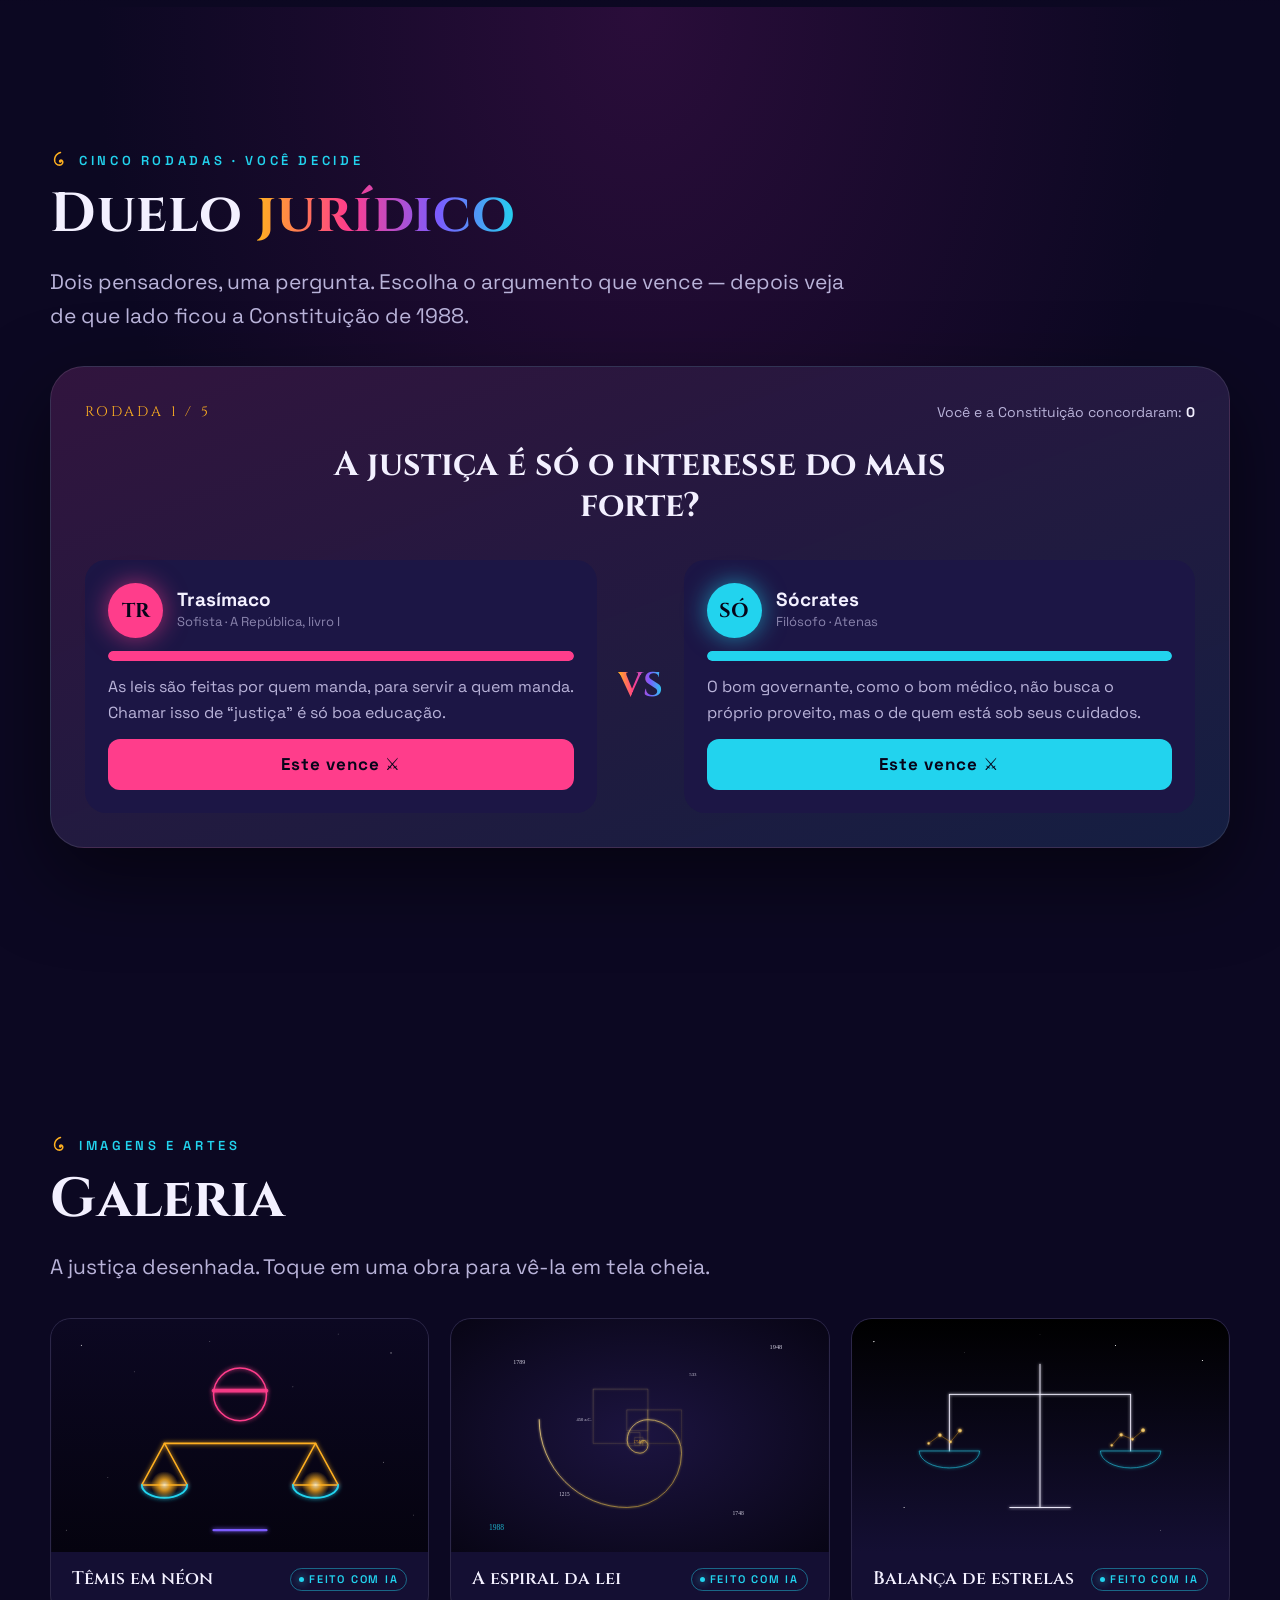
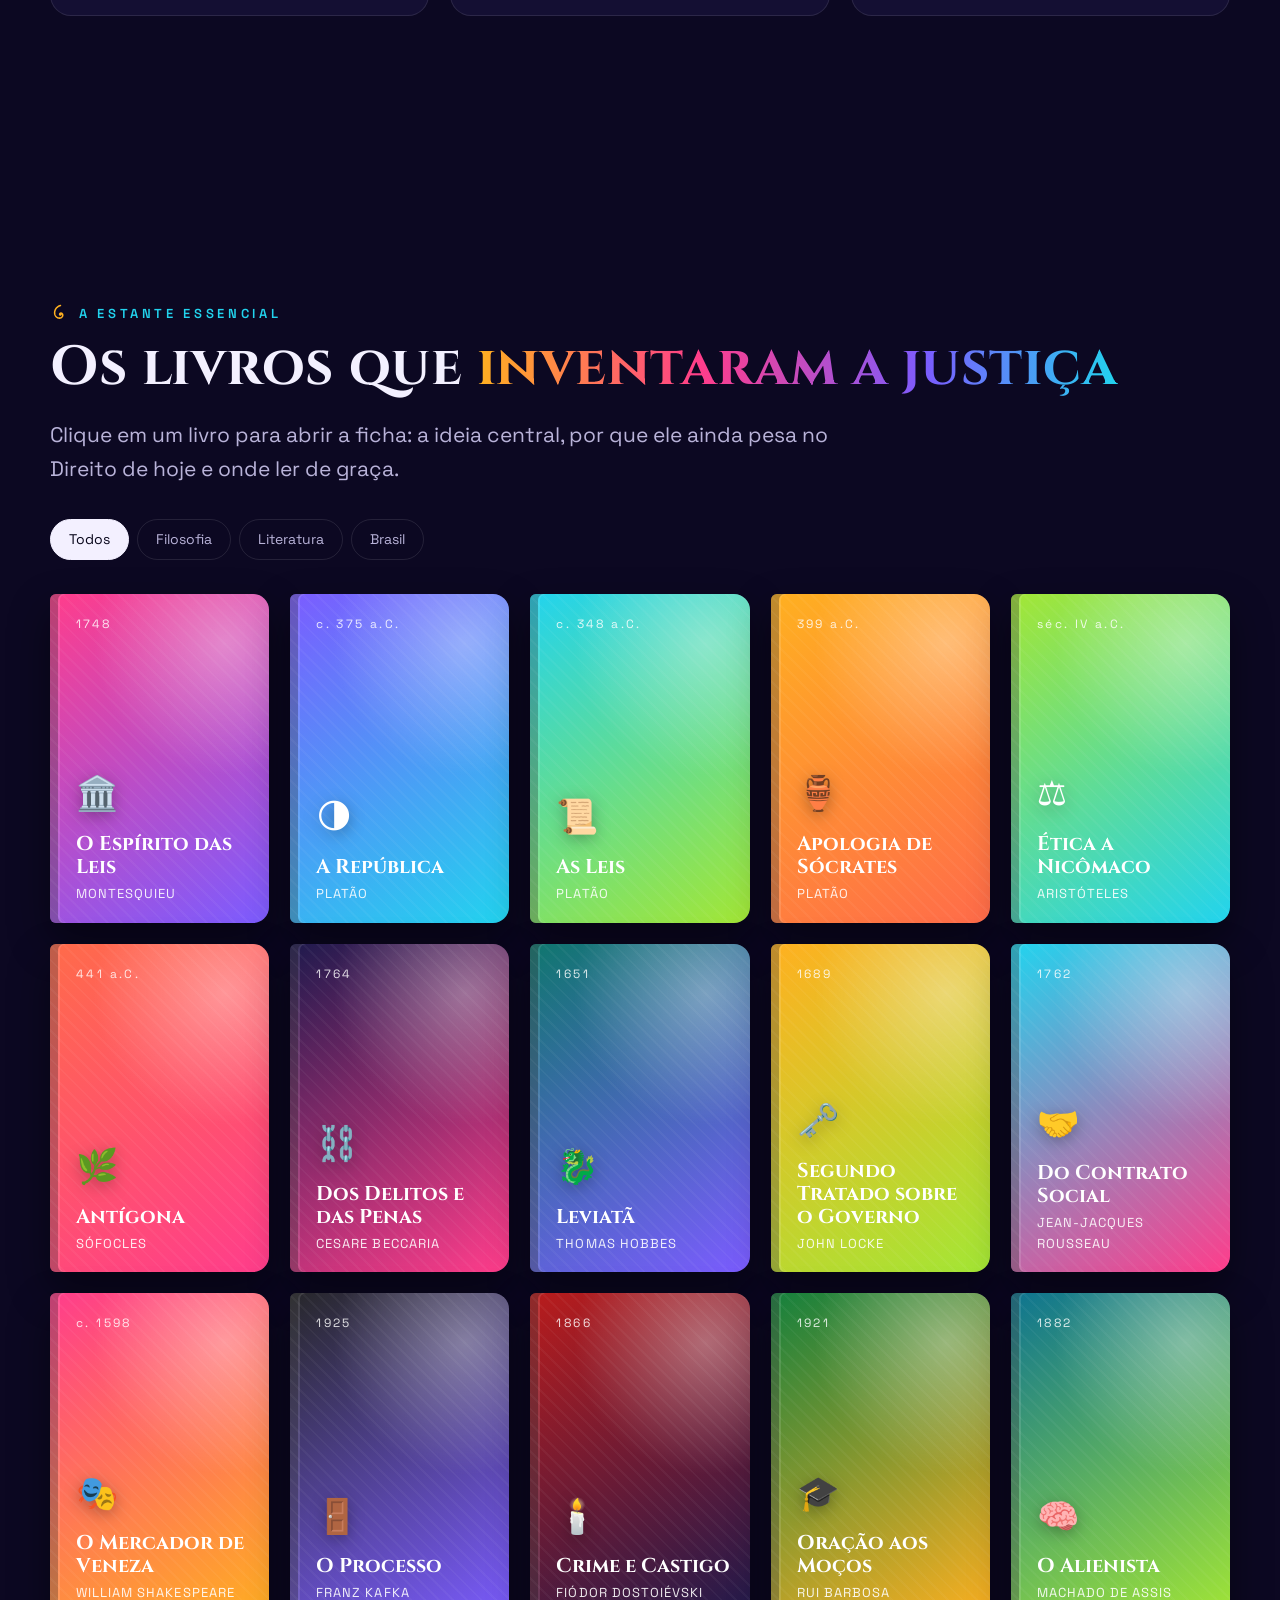
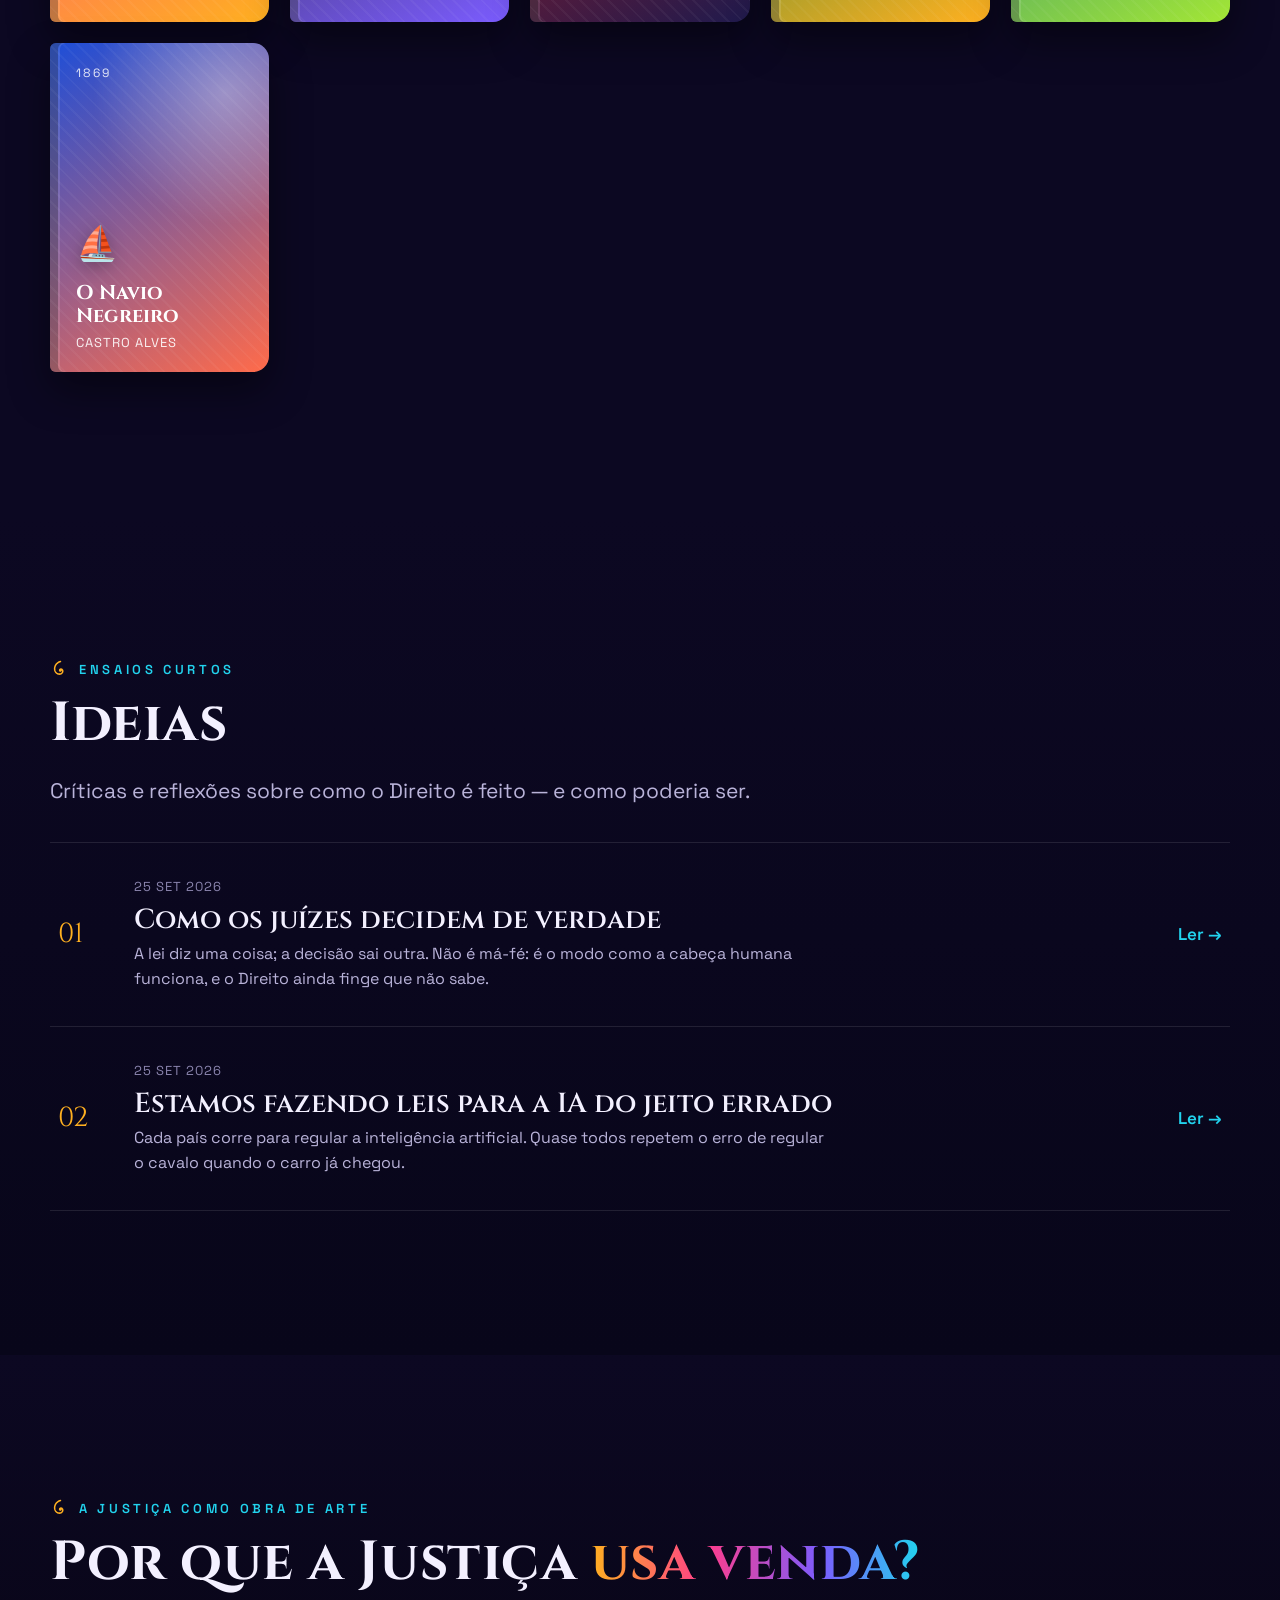
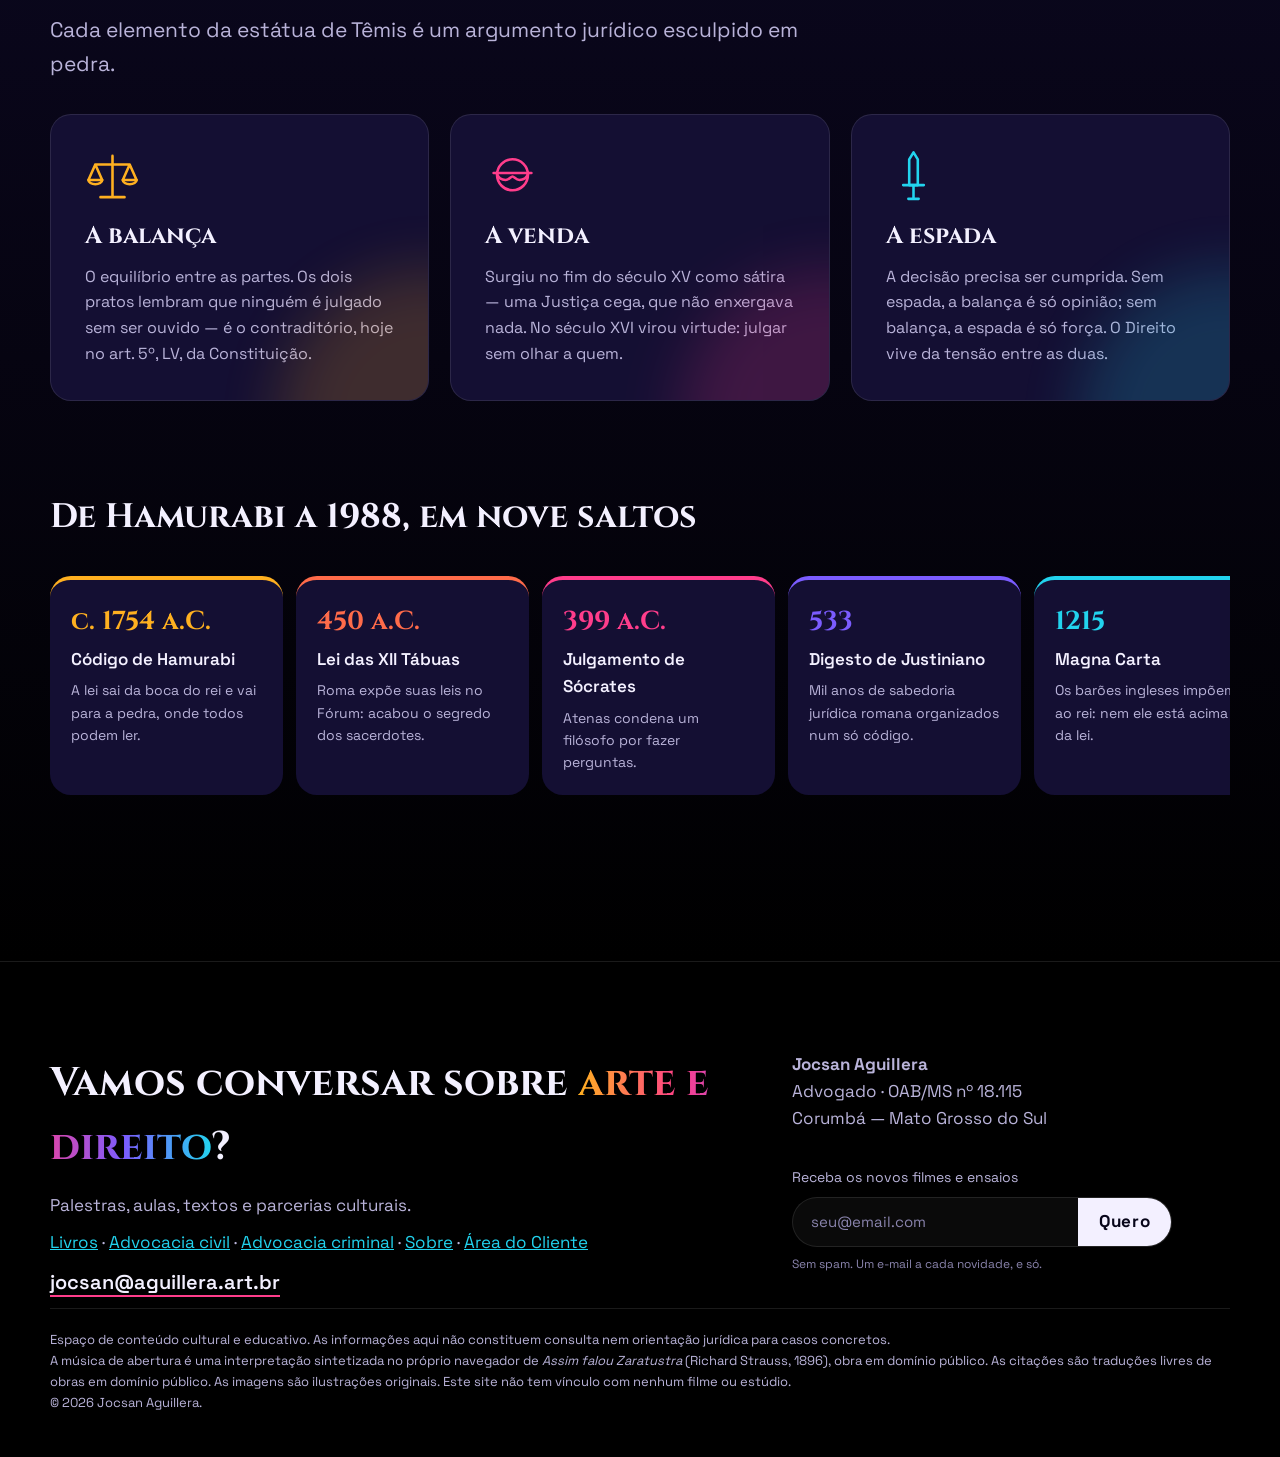
==== commit 4fe0b1a8: "Cria a página Sobre, o formulário Conte seu caso e mede as páginas de advocacia Página Sobre com ret" ====
--- a/index.html
+++ b/index.html
@@ -268,7 +268,7 @@
         <div>
           <h2>Vamos conversar sobre <span class="arco-texto">arte e direito</span>?</h2>
           <p>Palestras, aulas, textos e parcerias culturais.</p>
-          <p><a href="livros/">Livros</a> · <a href="advocacia-civil/">Advocacia civil</a> · <a href="advogado-criminal-drogas/">Advocacia criminal</a> · <a href="https://area.aguillera.art.br/">Área do Cliente</a></p>
+          <p><a href="livros/">Livros</a> · <a href="advocacia-civil/">Advocacia civil</a> · <a href="advogado-criminal-drogas/">Advocacia criminal</a> · <a href="sobre/">Sobre</a> · <a href="https://area.aguillera.art.br/">Área do Cliente</a></p>
           <p><a class="contato-email" href="mailto:jocsan@aguillera.art.br">jocsan@aguillera.art.br</a></p>
         </div>
         <div>
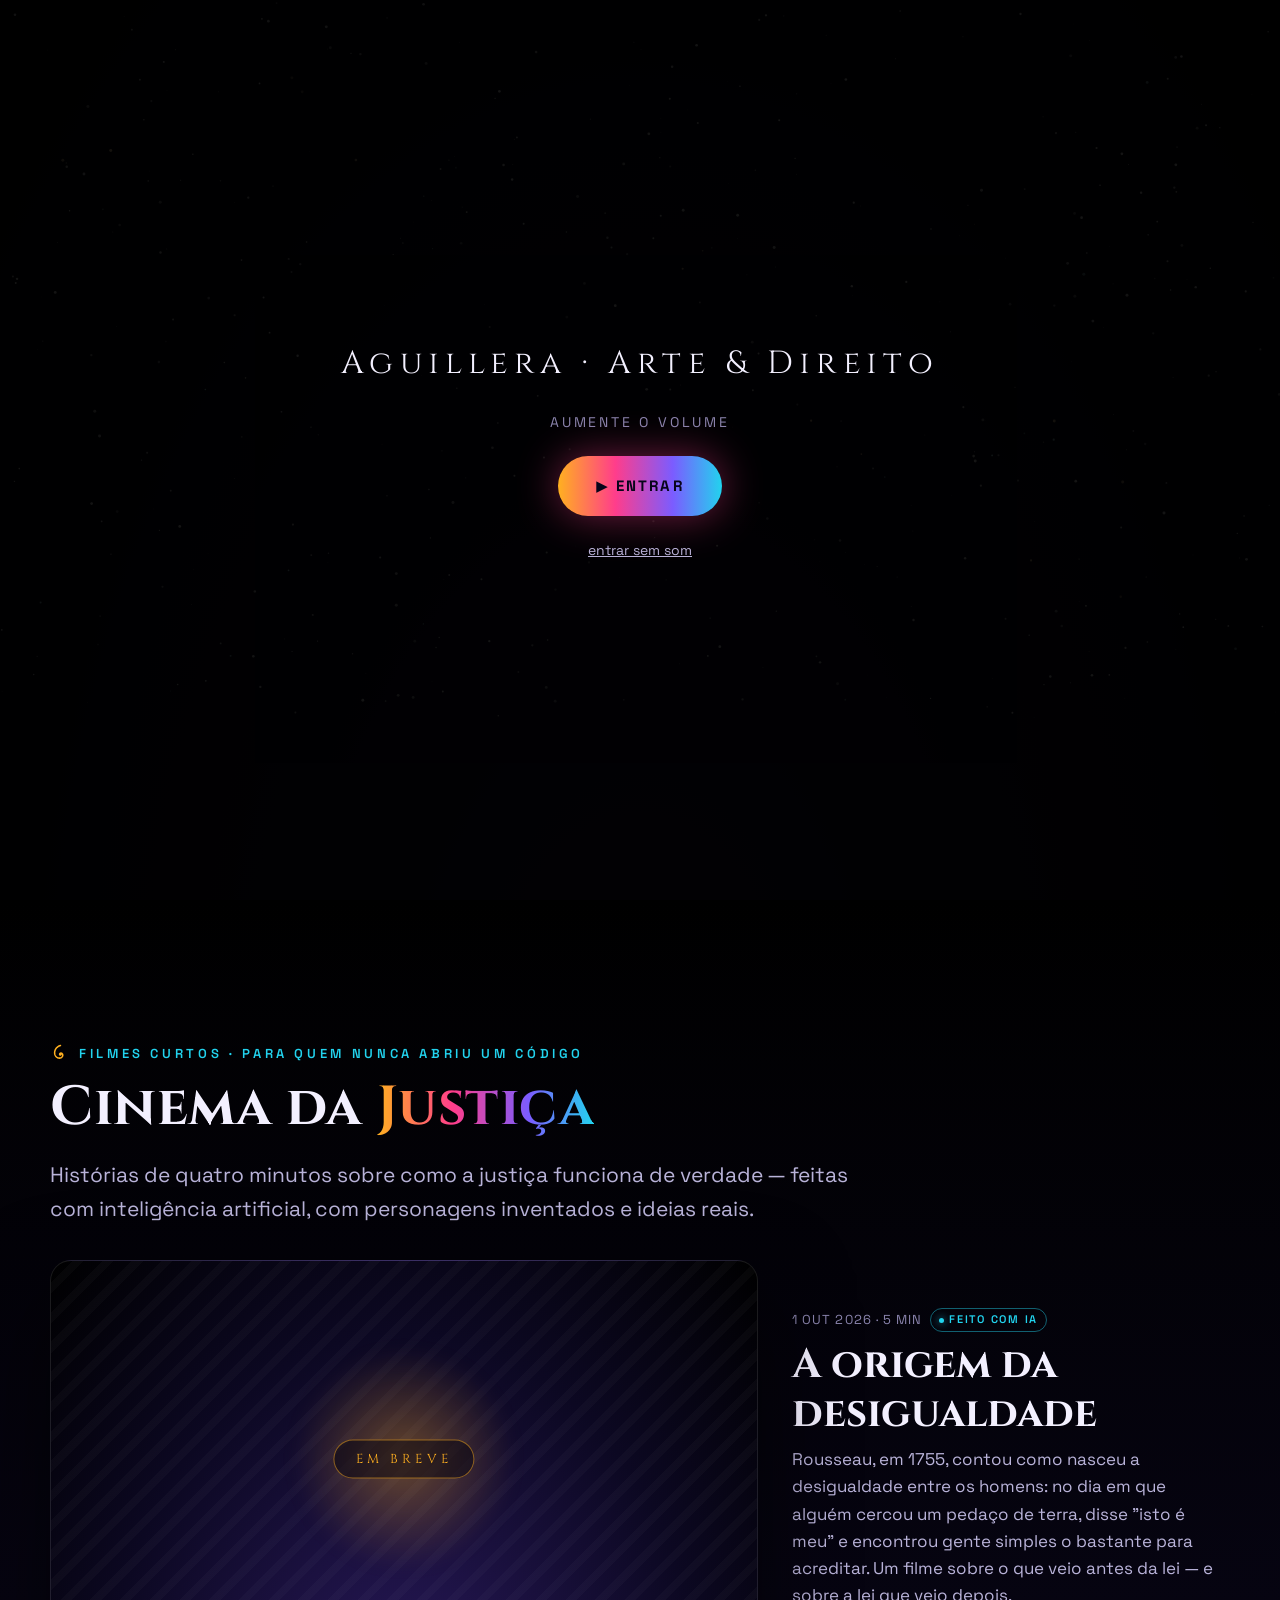
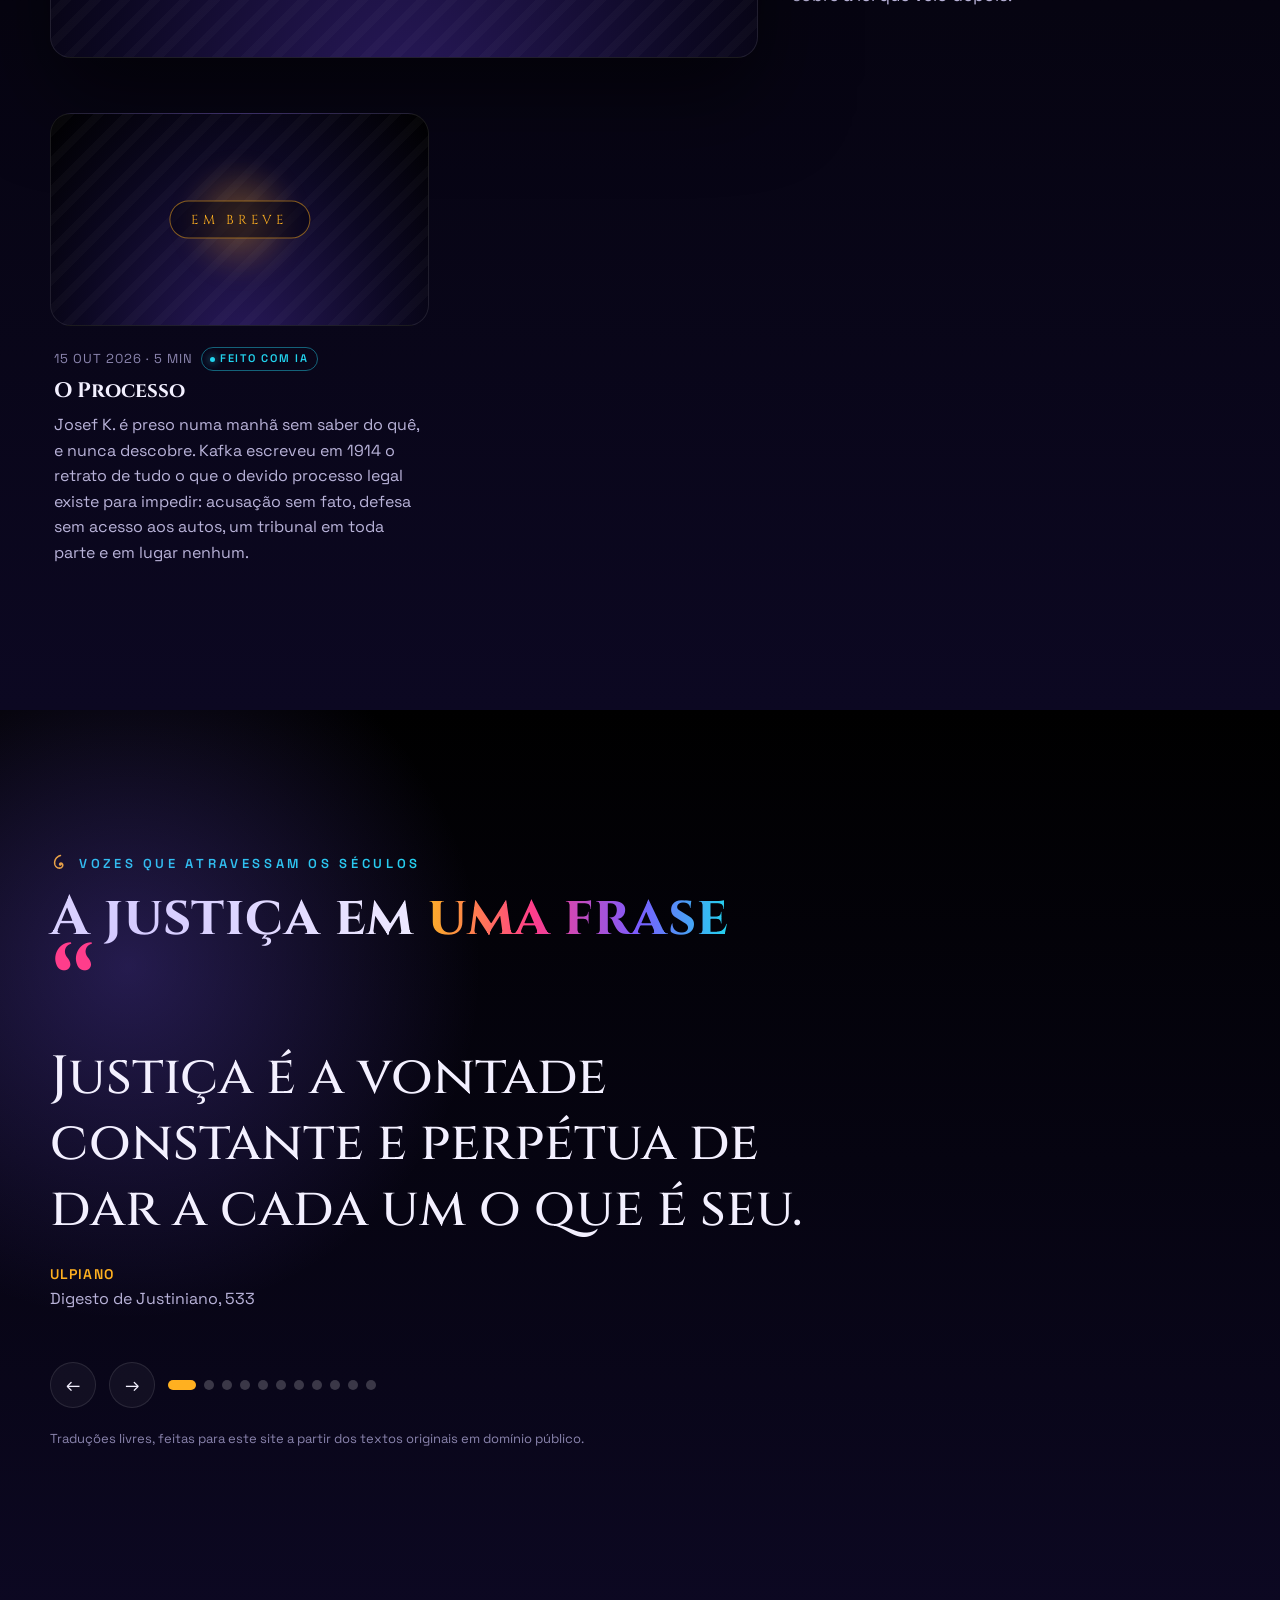
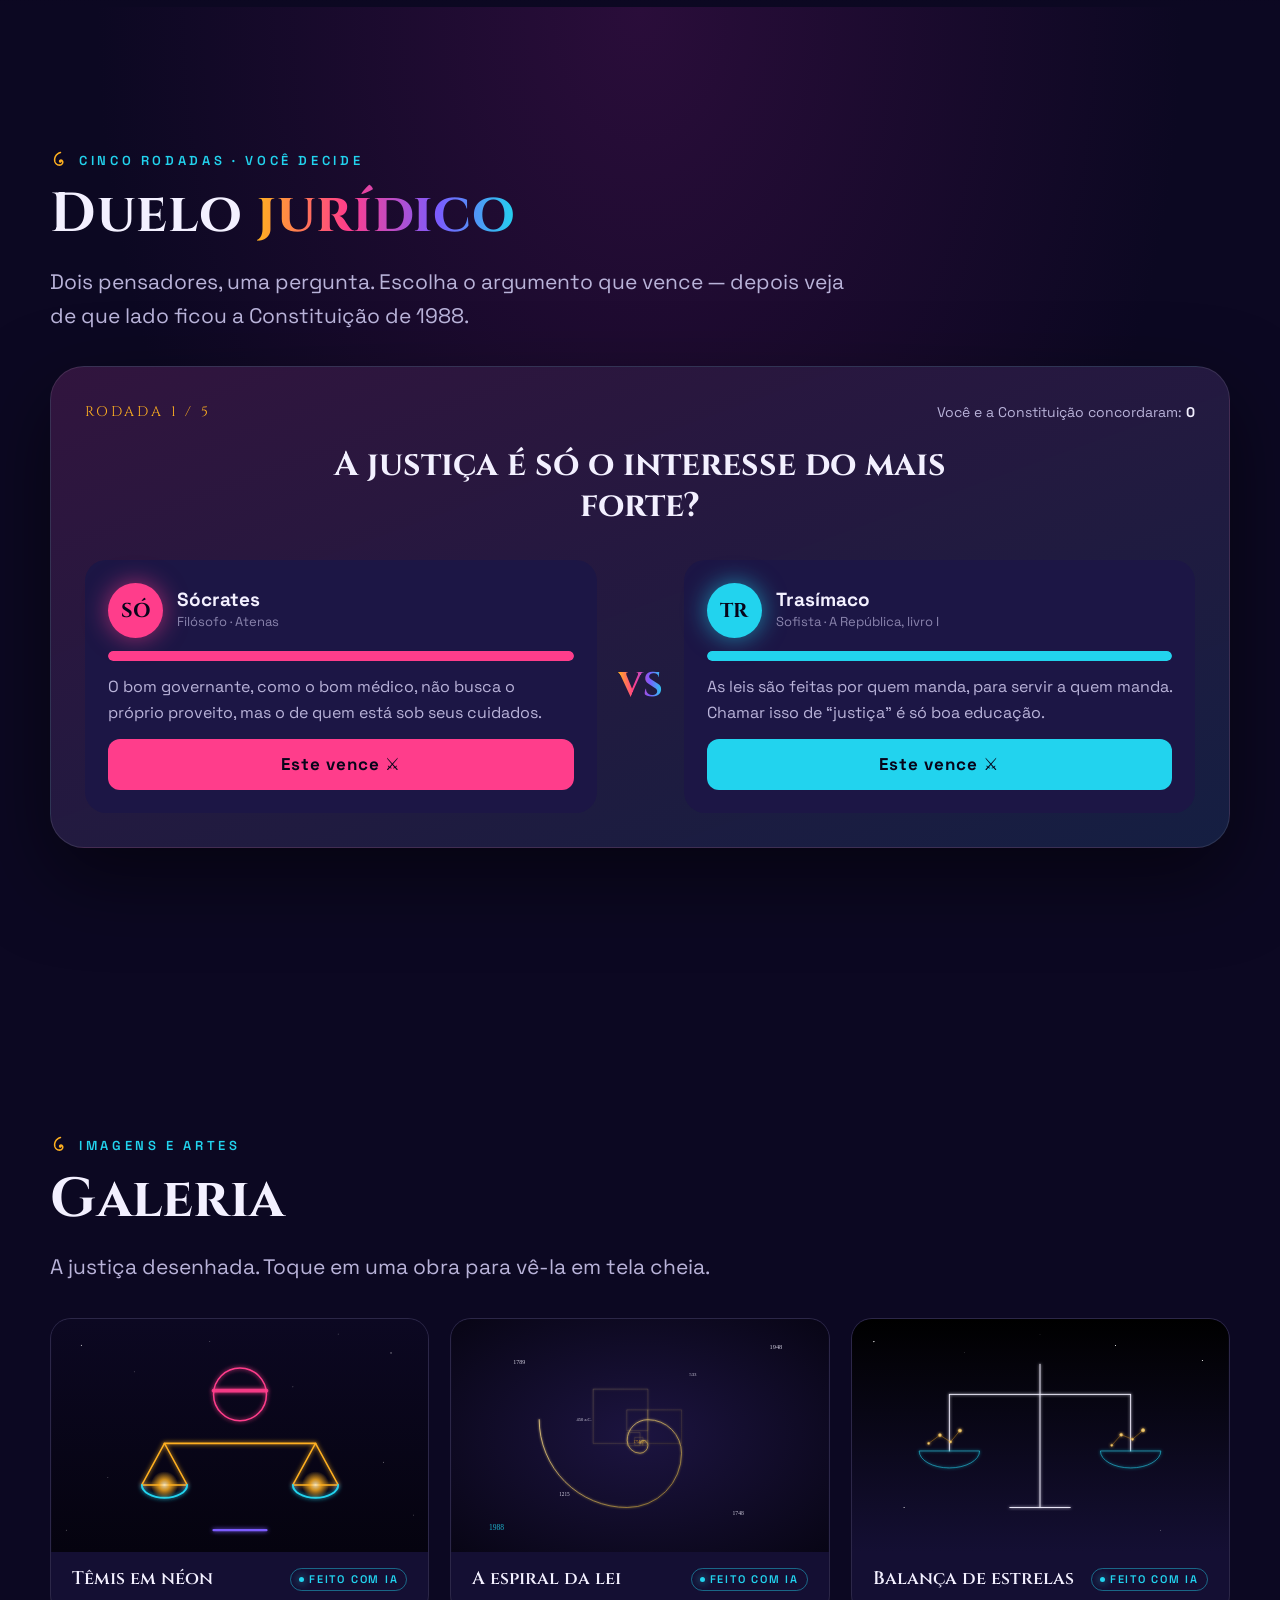
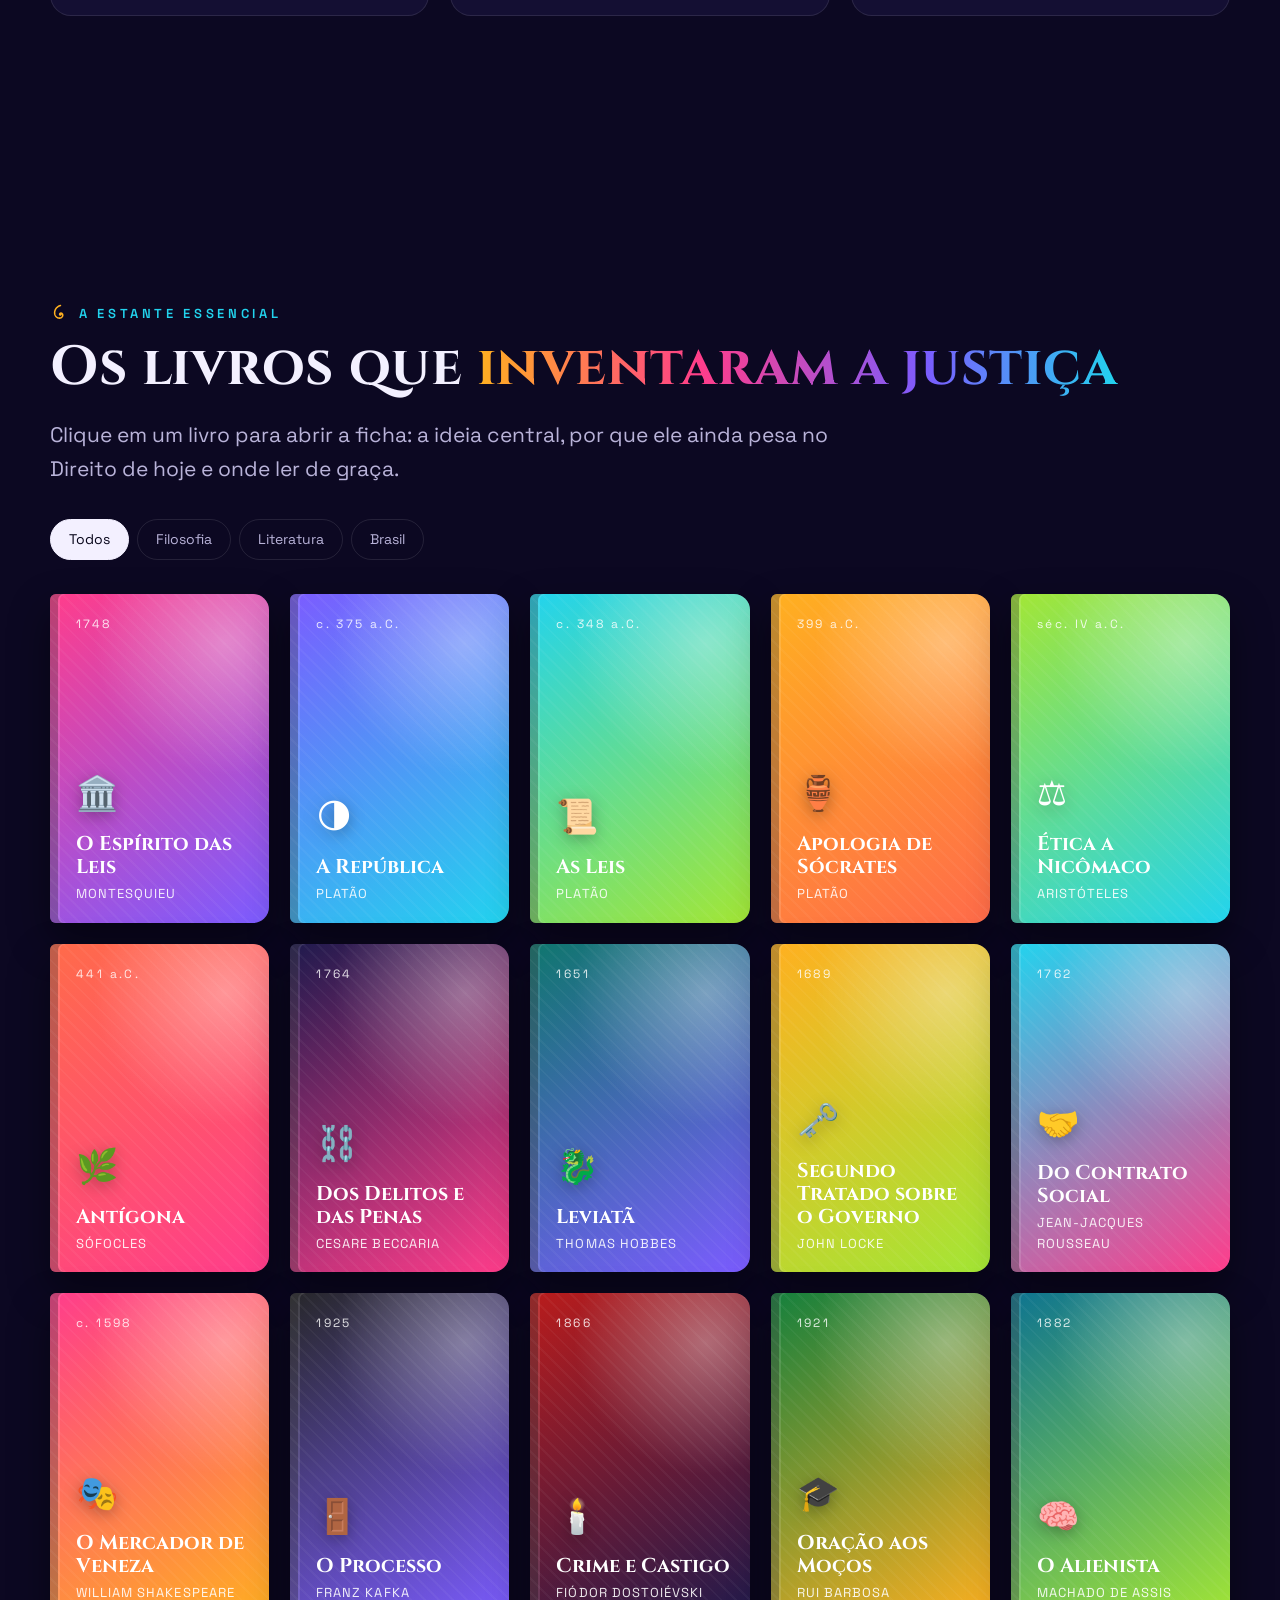
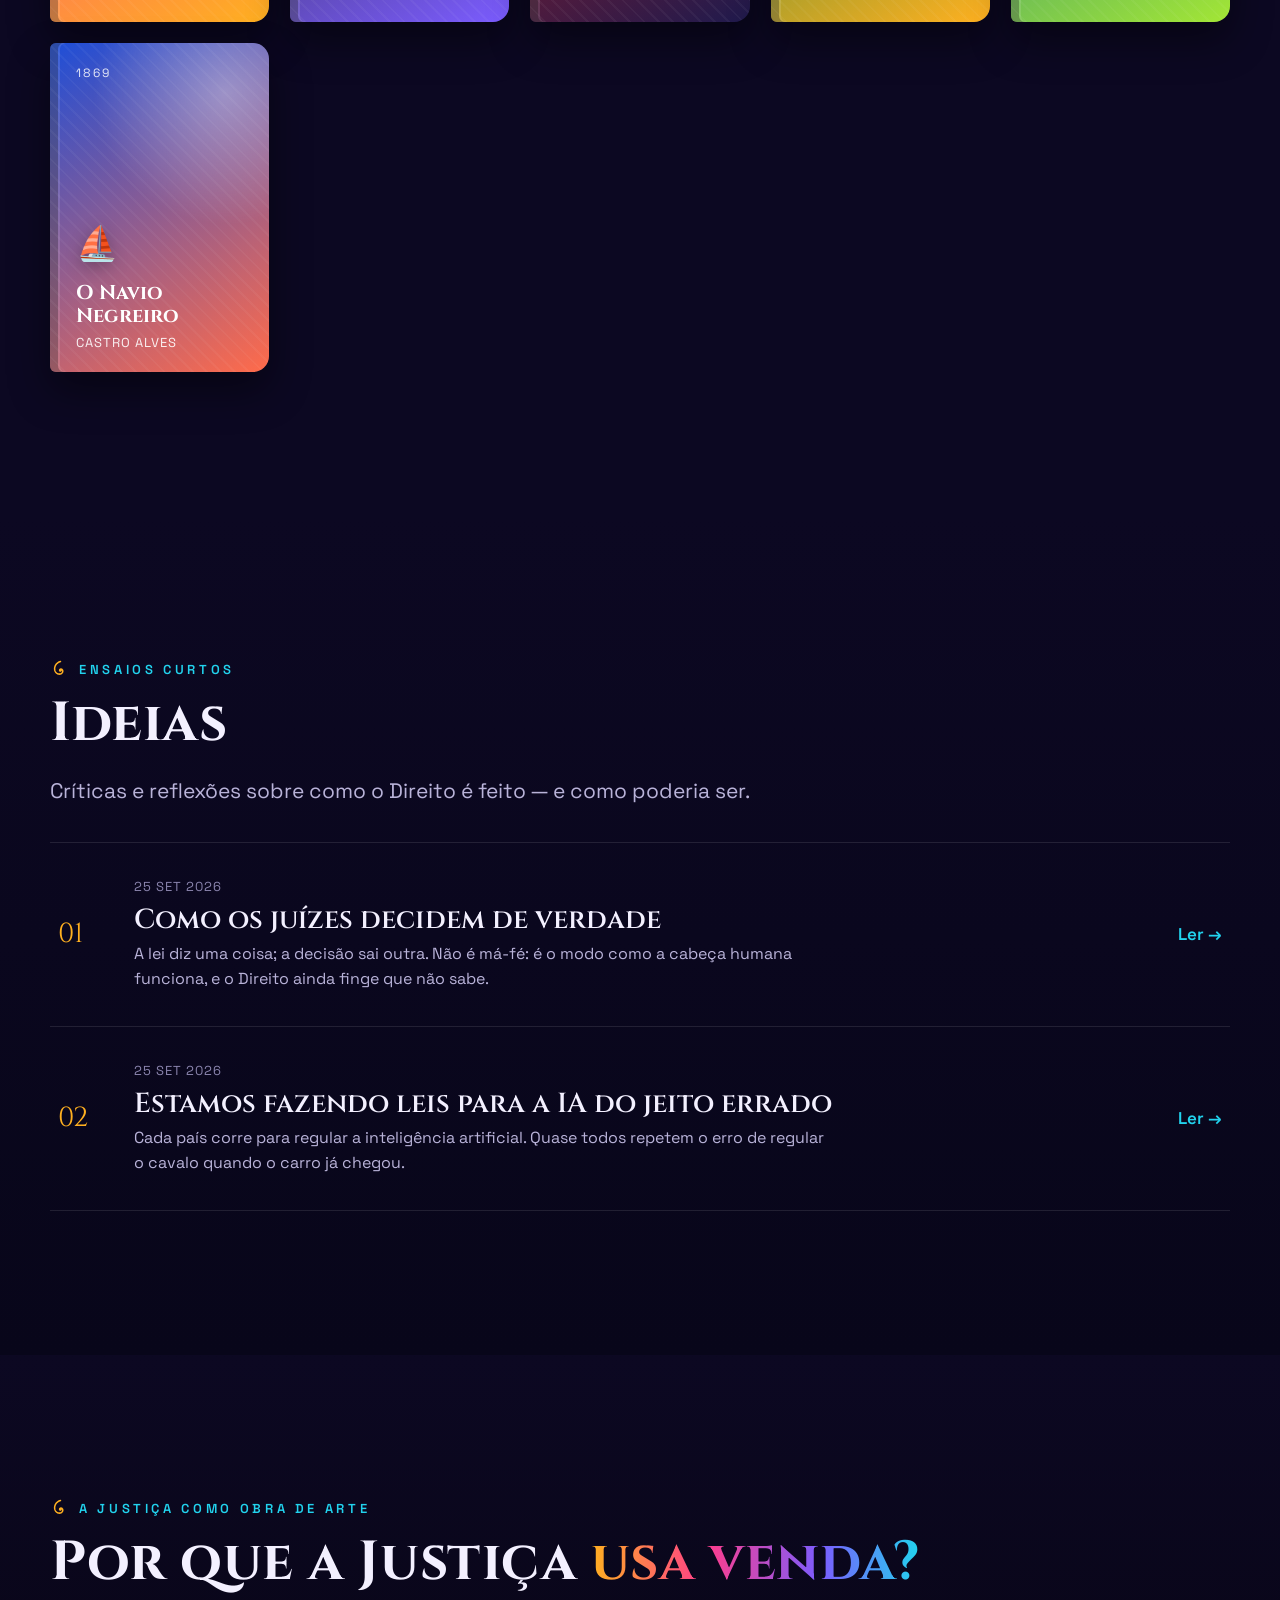
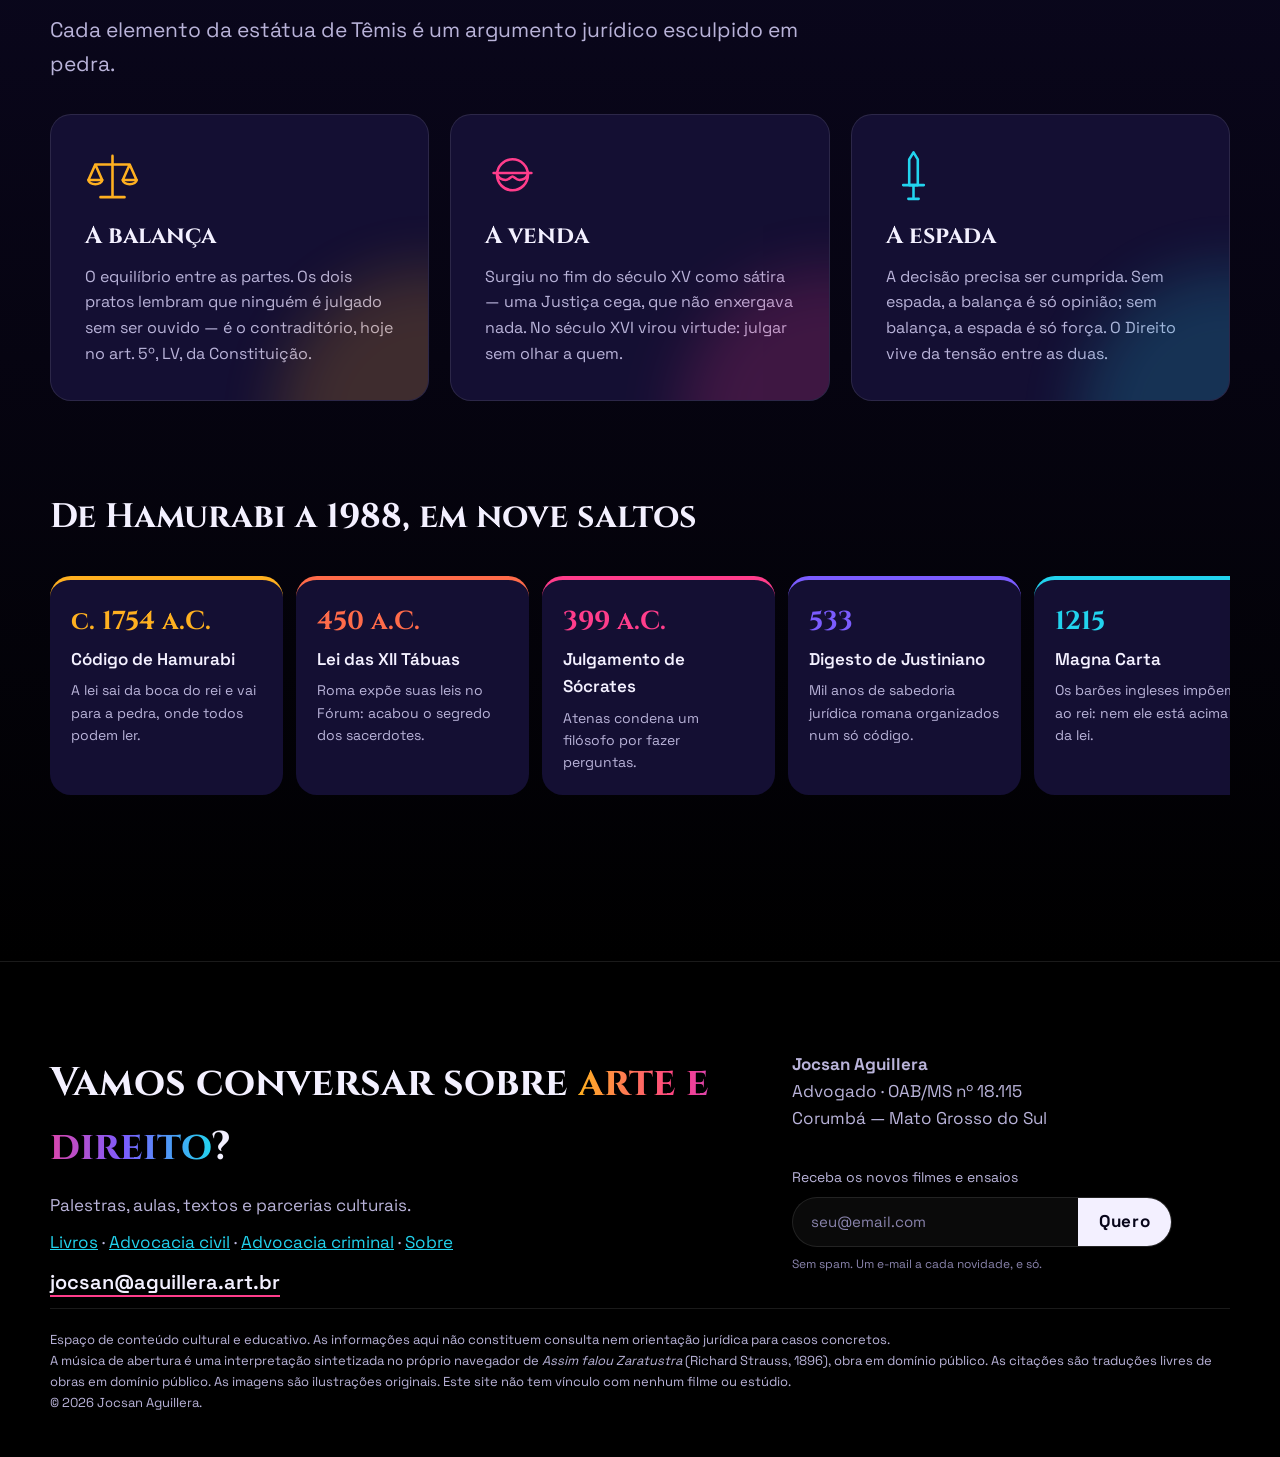
==== commit 3ebfb71d: "Guarda a Área do Cliente para depois do lançamento do sistema Retira das páginas os botões que levar" ====
--- a/index.html
+++ b/index.html
@@ -47,7 +47,6 @@
       <li><a href="livros/">Livros</a></li>
       <li><a href="advocacia-civil/">Advocacia</a></li>
       <li><a href="#contato">Contato</a></li>
-      <li><a class="nav-area" href="https://area.aguillera.art.br/">Área do Cliente</a></li>
     </ul>
     <div class="nav-acoes">
       <button class="botao-som" id="botao-som" aria-pressed="false">🔊 Som</button>
@@ -268,7 +267,7 @@
         <div>
           <h2>Vamos conversar sobre <span class="arco-texto">arte e direito</span>?</h2>
           <p>Palestras, aulas, textos e parcerias culturais.</p>
-          <p><a href="livros/">Livros</a> · <a href="advocacia-civil/">Advocacia civil</a> · <a href="advogado-criminal-drogas/">Advocacia criminal</a> · <a href="sobre/">Sobre</a> · <a href="https://area.aguillera.art.br/">Área do Cliente</a></p>
+          <p><a href="livros/">Livros</a> · <a href="advocacia-civil/">Advocacia civil</a> · <a href="advogado-criminal-drogas/">Advocacia criminal</a> · <a href="sobre/">Sobre</a></p>
           <p><a class="contato-email" href="mailto:jocsan@aguillera.art.br">jocsan@aguillera.art.br</a></p>
         </div>
         <div>
@@ -295,6 +294,5 @@
   <script src="app.js"></script>
   <script src="conteudo.js"></script>
   <script src="secoes.js"></script>
-  <script src="area-cliente.js" defer></script>
 </body>
 </html>
